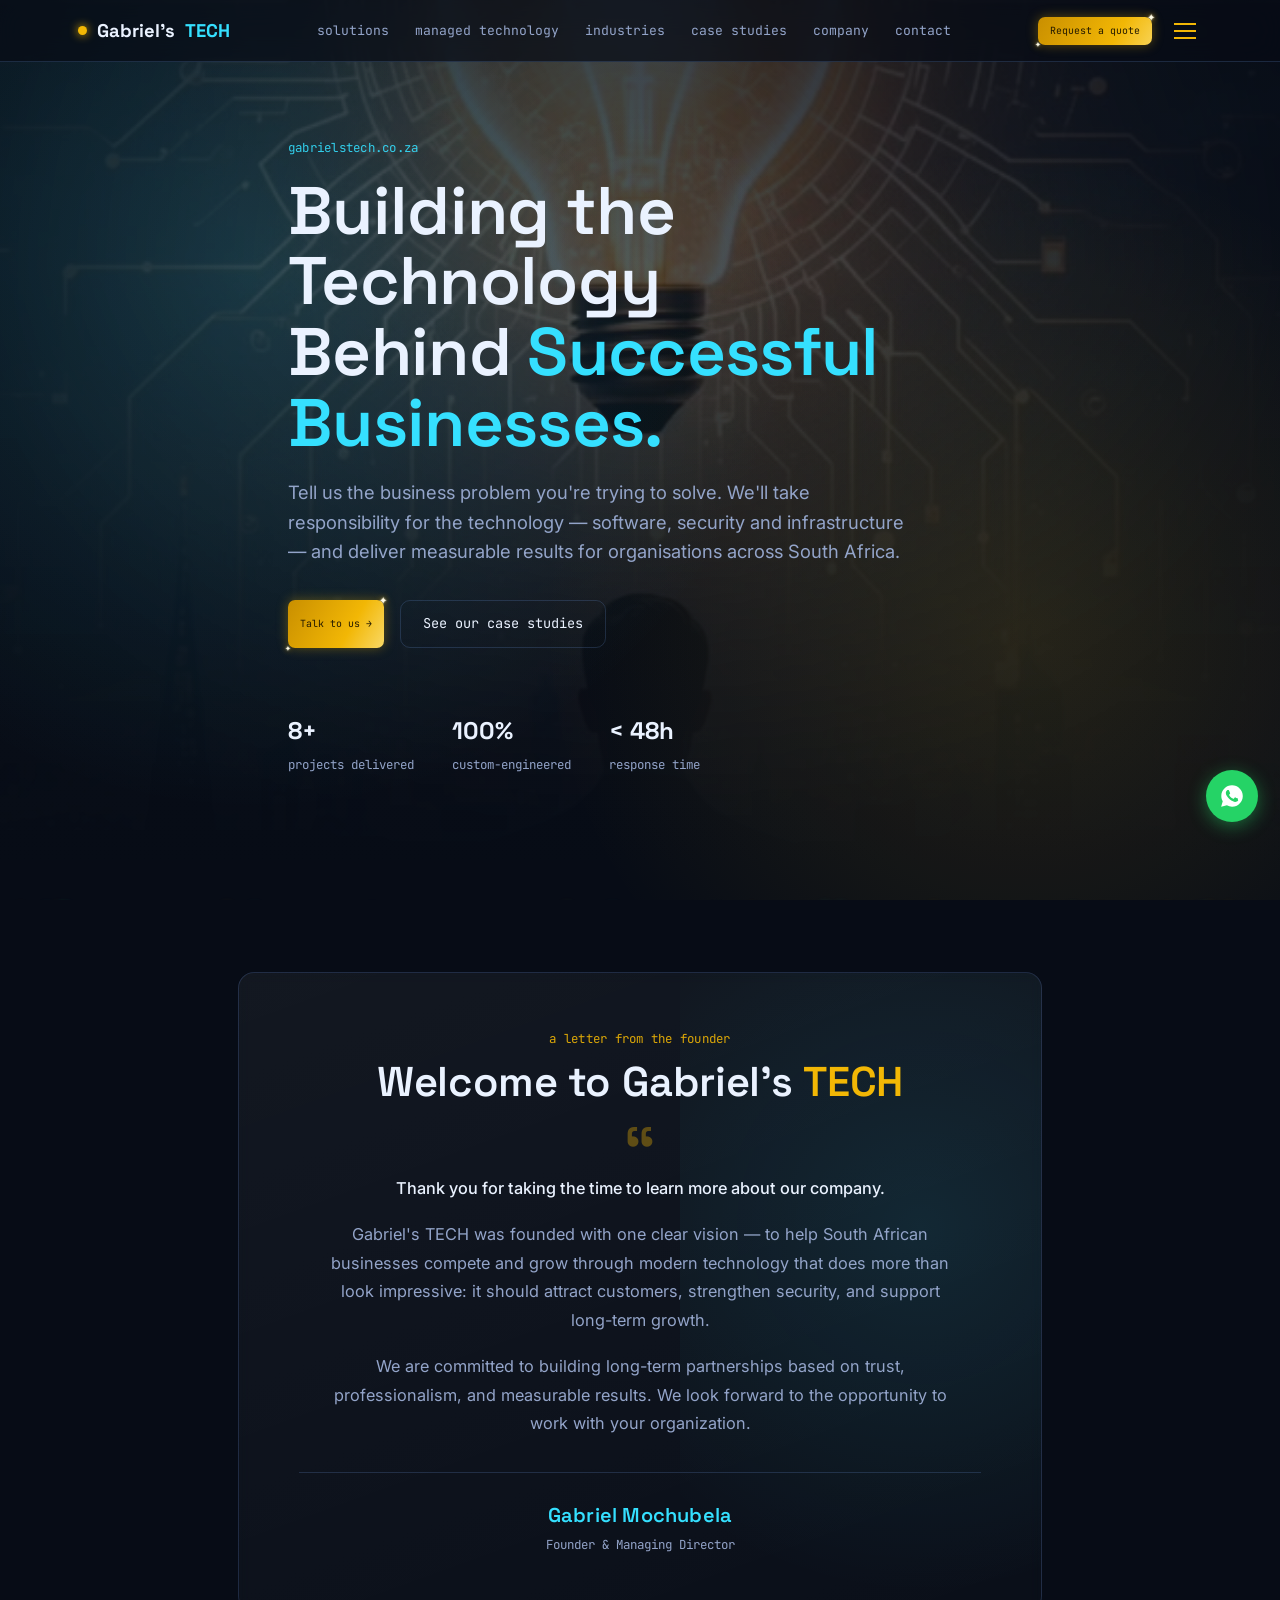
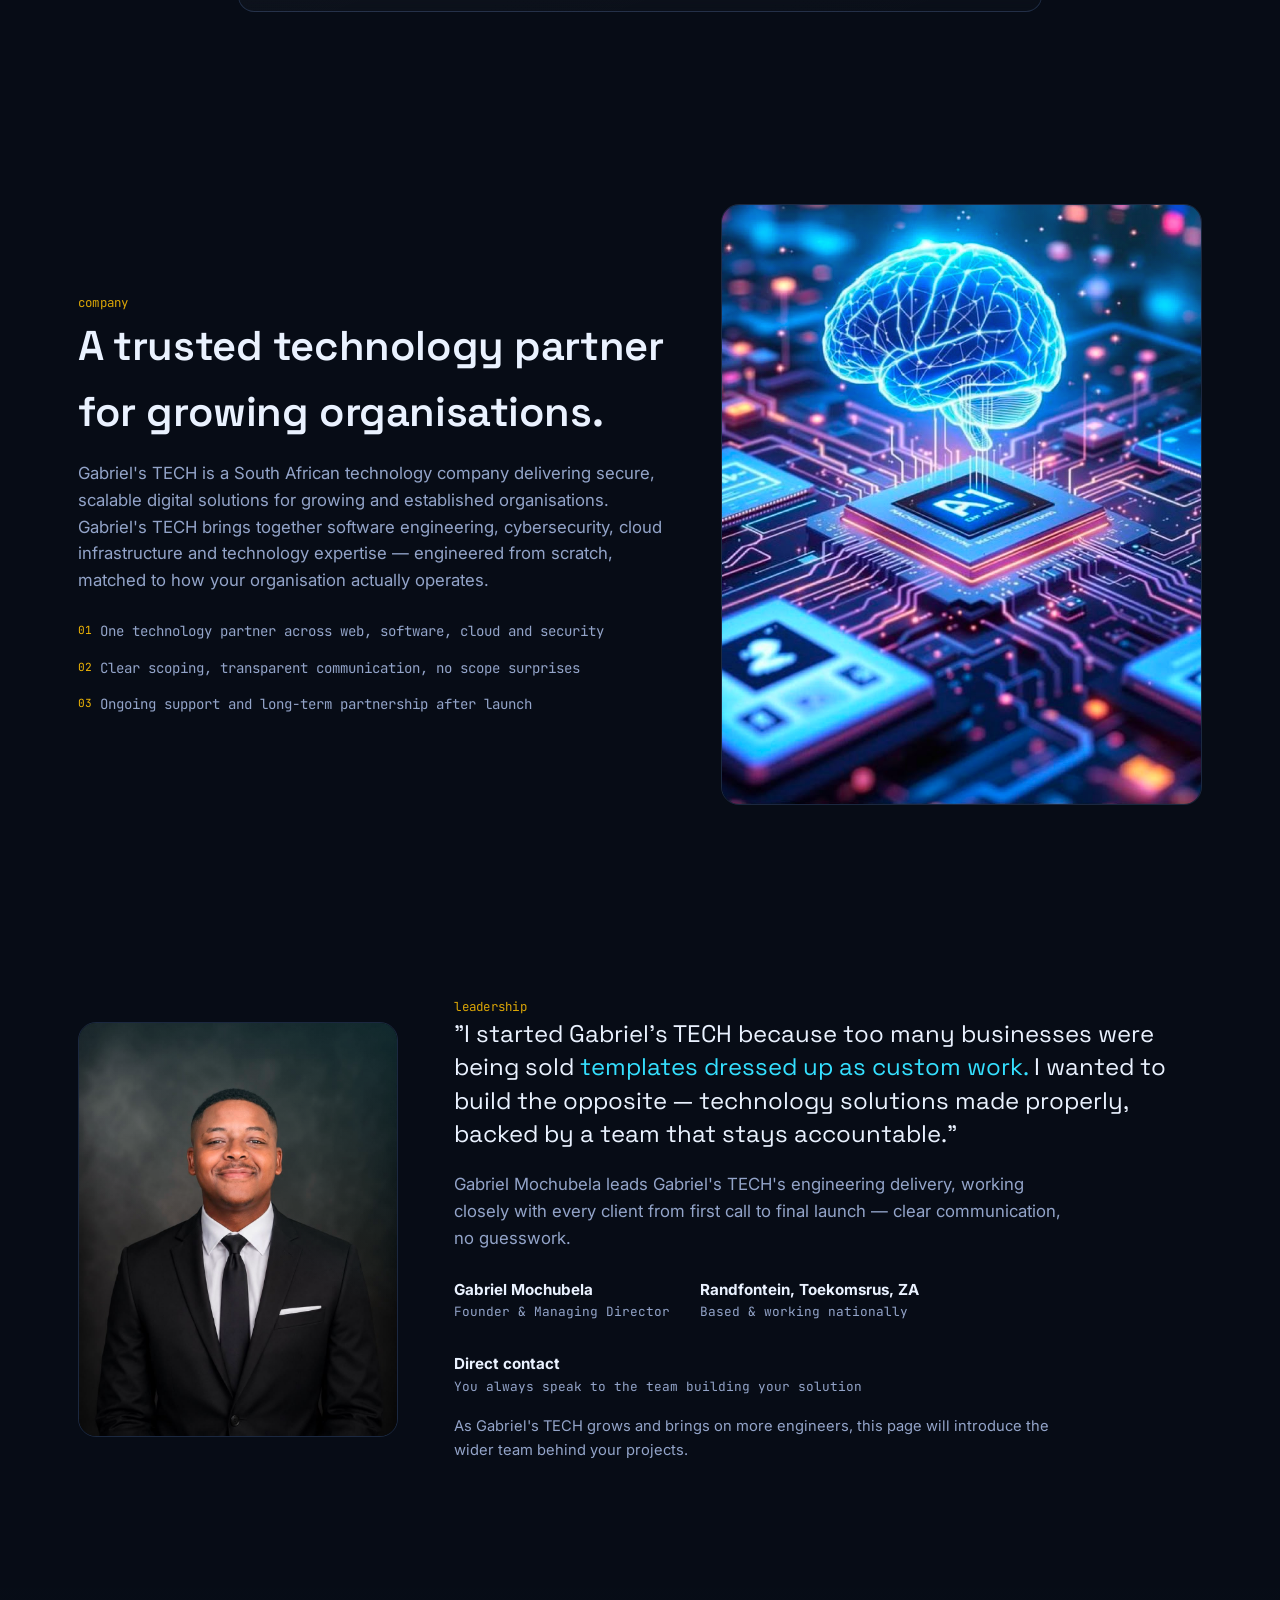
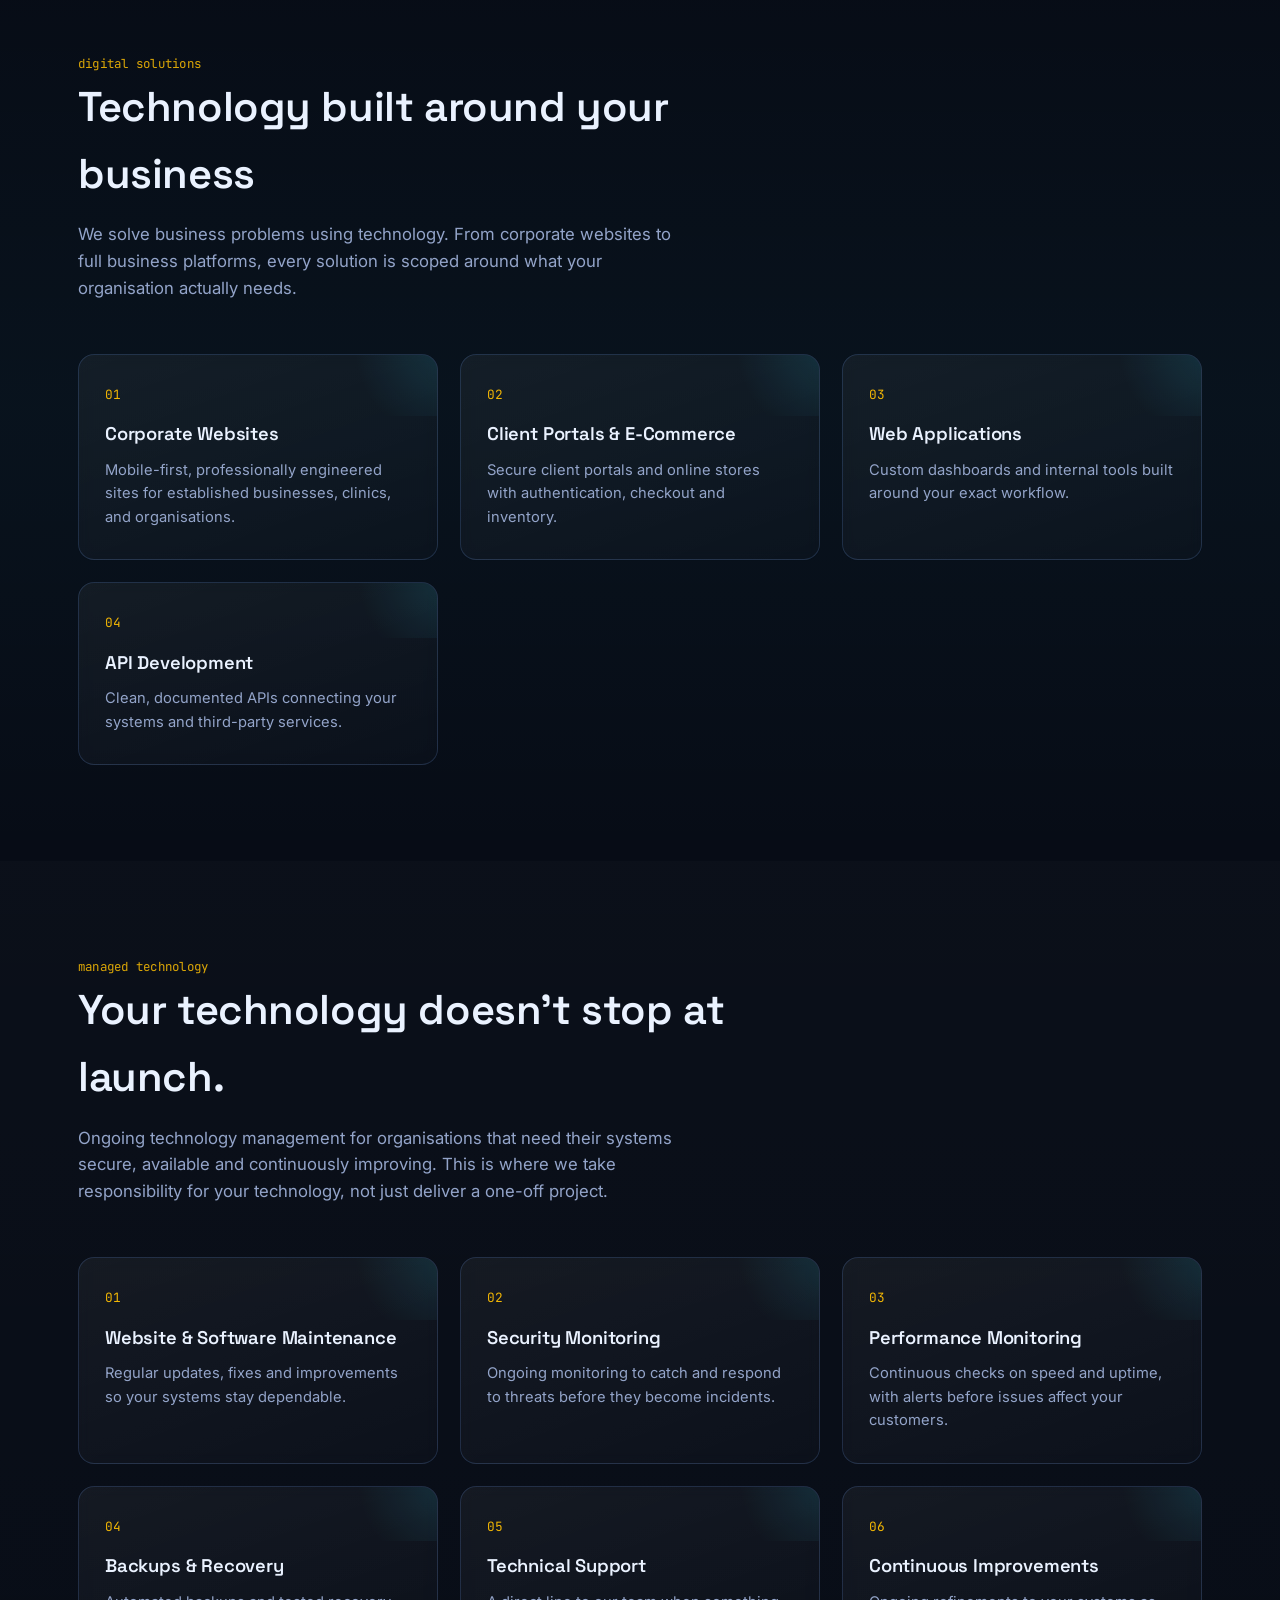
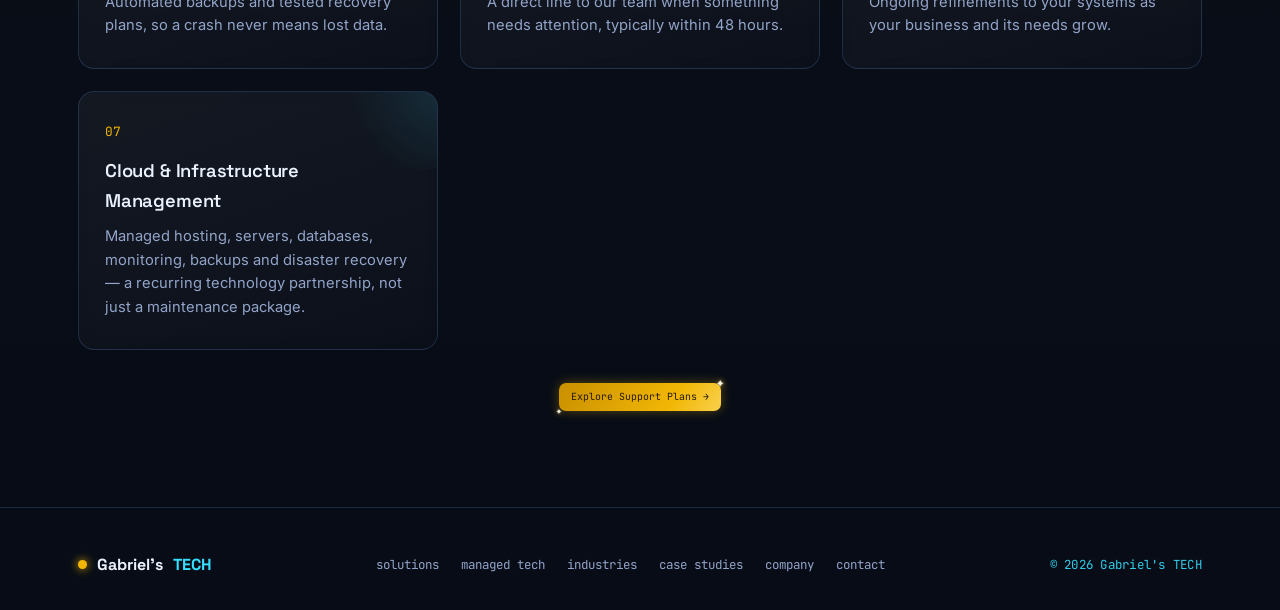
==== index.html @ cd1cacf5 "Updated home page design" ====
<!DOCTYPE html>
<html lang="en">
<head>
<meta charset="UTF-8">
<meta name="viewport" content="width=device-width, initial-scale=1.0">
<title>Gabriel's TECH — Business & Enterprise Technology Solutions</title>
<style>
   @import url('https://fonts.googleapis.com/css2?family=Space+Grotesk:wght@400;500;600;700&family=Inter:wght@400;500;600&family=JetBrains+Mono:wght@400;500&display=swap');
  :root{
    --bg: #070c16;
    --panel: #0f1830;
    --panel-2: #121d3a;
    --line: rgba(120,170,255,0.18);
    --cyan: #35e0ff;
    --gold: #f2b705;
    --text: #eaf2ff;
    --muted: #93a4c9;
    --font-display: 'Space Grotesk', 'Segoe UI', sans-serif;
    --font-body: 'Inter', 'Segoe UI', sans-serif;
    --font-mono: 'JetBrains Mono', 'Courier New', monospace;
  }

  *{box-sizing:border-box; margin:0; padding:0;}
  html{scroll-behavior:smooth;}
  body{
    background:var(--bg);
    color:var(--text);
    font-family:var(--font-body);
    line-height:1.6;
    overflow-x:hidden;
  }
  a{color:inherit; text-decoration:none;}
  img{max-width:100%; display:block;}
  .wrap{max-width:1180px; margin:0 auto; padding:0 28px;}
  .tag{
    font-family:var(--font-mono);
    font-size:0.78rem;
    color:var(--cyan);
    letter-spacing:0.02em;
    opacity:0.9;
  }
 .tag{
  font-family: var(--font-mono);
  font-size: 0.78rem;
  color: var(--cyan);
  letter-spacing: 0.02em;
  opacity: 0.9;
}
  .tag-gold{ color:var(--gold) !important; }
  h1,h2,h3{font-family:var(--font-display); font-weight:600; letter-spacing:-0.01em;}
  h2{font-size:clamp(1.8rem,3.4vw,2.6rem); margin-bottom:14px;}
  .lede{color:var(--muted); font-size:1.05rem; max-width:620px;}
  section{padding:96px 0;}
  .glass{
    background:linear-gradient(160deg, rgba(255,255,255,0.05), rgba(255,255,255,0.015));
    border:1px solid var(--line);
    border-radius:16px;
    backdrop-filter: blur(6px);
  }
  .glow-btn{
    display:inline-flex; align-items:center; gap:8px;
    font-family:var(--font-mono); font-size:0.85rem;
    color:#04141c;
    background:linear-gradient(120deg, var(--cyan), #8ff5ff);
    padding:13px 24px; border-radius:10px;
    box-shadow:0 0 0 rgba(53,224,255,0.0);
    transition:box-shadow .35s ease, transform .2s ease;
    border:none; cursor:pointer;
  }
  .glow-btn:hover{ box-shadow:0 0 26px rgba(53,224,255,0.55); transform:translateY(-2px); }
  .glow-btn-gold{
    font-size:0.62rem;
    padding:6px 12px;
    border-radius:7px;
    color:#241a00;
    background:linear-gradient(120deg, #c98f00, var(--gold), #fff3b0, var(--gold), #c98f00);
    background-size:300% auto;
    box-shadow:0 0 12px rgba(242,183,5,0.35);
    animation: goldFlow 4s linear infinite;
    position:relative;
  }
  .glow-btn-gold:hover{ box-shadow:0 0 22px rgba(242,183,5,0.65); transform:translateY(-2px); }
  .glow-btn-gold::before, .glow-btn-gold::after{
    content:'✦';
    position:absolute;
    color:#fffbe6;
    text-shadow:0 0 6px var(--gold), 0 0 2px #fff;
    pointer-events:none;
  }
  .glow-btn-gold::before{ top:-7px; right:-3px; font-size:0.6rem; animation: sparkleTwinkle 1.8s ease-in-out infinite; }
  .glow-btn-gold::after{ bottom:-6px; left:-3px; font-size:0.45rem; animation: sparkleTwinkle 1.8s ease-in-out infinite 0.6s; }
  @keyframes goldFlow{ 0%{background-position:0% center;} 100%{background-position:300% center;} }
  @keyframes sparkleTwinkle{ 0%,100%{opacity:0.15; transform:scale(0.7);} 50%{opacity:1; transform:scale(1.15);} }
  .ghost-btn{
    display:inline-flex; align-items:center; gap:8px;
    font-family:var(--font-mono); font-size:0.85rem;
    color:var(--text);
    background:transparent;
    border:1px solid var(--line);
    padding:12px 22px; border-radius:10px;
    transition:border-color .3s ease, background .3s ease;
  }
  .ghost-btn:hover{ border-color:var(--cyan); background:rgba(53,224,255,0.06); }

  /* NAV */
  header{
    position:fixed; top:0; left:0; right:0; z-index:100;
    background:rgba(7,12,22,0.72);
    backdrop-filter: blur(14px);
    border-bottom:1px solid var(--line);
  }
  nav{
    display:flex; align-items:center; justify-content:space-between;
    padding:16px 28px; max-width:1180px; margin:0 auto;
  }
  .brand{
    font-family:var(--font-display); font-weight:700; font-size:1.15rem;
    display:flex; align-items:center; gap:10px;
  }
  .brand .dot{
    width:9px; height:9px; border-radius:50%;
    background:var(--gold); box-shadow:0 0 10px var(--gold);
  }
  .navlinks{display:flex; gap:26px; font-family:var(--font-mono); font-size:0.82rem;}
  .navlinks a{color:var(--muted); transition:color .25s;}
  .navlinks a:hover{color:var(--cyan);}
  .alt-bg{background:linear-gradient(180deg, rgba(255,255,255,0.015), rgba(255,255,255,0));}

  /* SUBPAGE NAVIGATION - single shared bar, not repeated per section */
  .subpage-bar{
    position:sticky; top:72px; z-index:40;
    background:rgba(8,10,14,0.85);
    backdrop-filter:blur(10px);
    border-bottom:1px solid rgba(255,255,255,0.08);
  }
  .subpage-bar-inner{
    display:flex; align-items:center; justify-content:space-between;
    padding-top:14px; padding-bottom:14px;
  }
  .back-home-link{
    display:inline-flex; align-items:center; gap:8px;
    font-family:var(--font-mono); font-size:0.82rem;
    color:var(--cyan);
  }
  .back-home-link:hover{ text-decoration:underline; }
  .subpage-bar-title{
    font-family:var(--font-mono); font-size:0.78rem;
    letter-spacing:0.06em; text-transform:uppercase;
    color:rgba(255,255,255,0.45);
  }

  /* GOLD DROPDOWN MENU */
  .mobile-menu{
    position:fixed; top:0; right:0; height:100vh; width:min(360px, 86vw); z-index:105;
    background:rgba(8,10,16,0.97); backdrop-filter:blur(14px);
    border-left:2px solid var(--gold);
    transform:translateX(100%); transition:transform .35s ease;
    display:flex; flex-direction:column; padding:90px 34px 34px;
    overflow-y:auto;
  }
  .mobile-menu.open{ transform:translateX(0); }
  .mobile-menu .mm-bar{ width:46px; height:3px; background:var(--gold); margin-bottom:26px; border-radius:2px; }
  .mobile-menu a{
    display:block; padding:12px 0; color:var(--text); text-decoration:none;
    font-family:var(--font-mono); font-size:0.95rem; letter-spacing:0.02em;
    border-bottom:1px solid var(--line); text-transform:lowercase;
    transition:color .2s ease, padding-left .2s ease;
  }
  .mobile-menu a:hover{ color:var(--gold); padding-left:6px; }
  .mobile-menu a.glow-btn{
    margin-top:22px; text-align:center; border-bottom:none; text-transform:none;
    color:#06121a !important;
  }
  .mobile-menu a.glow-btn-gold{
    color:#241a00 !important;
  }
  .menu-overlay{
    position:fixed; inset:0; background:rgba(0,0,0,0.55); z-index:104;
    opacity:0; pointer-events:none; transition:opacity .3s ease;
  }
  .menu-overlay.open{ opacity:1; pointer-events:auto; }

  /* SCROLL PROGRESS BAR */
  #scrollProgress{
    position:fixed; top:0; left:0; height:3px; width:0%;
    background:linear-gradient(90deg, var(--gold), var(--cyan));
    z-index:120; transition:width .1s linear;
  }

  /* BACK TO TOP */
  #backToTop{
    position:fixed; right:22px; bottom:22px; width:46px; height:46px; border-radius:50%;
    background:rgba(8,10,16,0.9); border:1px solid var(--gold); color:var(--gold);
    display:flex; align-items:center; justify-content:center; cursor:pointer;
    opacity:0; pointer-events:none; transform:translateY(10px);
    transition:opacity .25s ease, transform .25s ease; z-index:90; font-size:1.1rem;
  }
  #backToTop.show{ opacity:1; pointer-events:auto; transform:translateY(0); }
  #backToTop:hover{ background:var(--gold); color:#06121a; }

  /* WHATSAPP BUBBLE */
  #waBubble{
    position:fixed; right:22px; bottom:78px; width:52px; height:52px; border-radius:50%;
    background:#25D366; display:flex; align-items:center; justify-content:center;
    box-shadow:0 4px 18px rgba(37,211,102,0.45); z-index:90; text-decoration:none;
    animation:waPulse 2.4s ease-in-out infinite;
  }
  @keyframes waPulse{
    0%,100%{ box-shadow:0 4px 18px rgba(37,211,102,0.45); }
    50%{ box-shadow:0 4px 26px rgba(37,211,102,0.75); }
  }

  .navcta{display:flex; align-items:center; gap:16px;}
  .burger{
    display:flex; flex-direction:column; gap:5px; cursor:pointer;
    background:none; border:none; padding:6px; z-index:110; position:relative;
  }
  .burger span{width:22px; height:2px; background:var(--gold); transition:transform .25s ease, opacity .25s ease;}
  .burger.open span:nth-child(1){ transform:translateY(7px) rotate(45deg); }
  .burger.open span:nth-child(2){ opacity:0; }
  .burger.open span:nth-child(3){ transform:translateY(-7px) rotate(-45deg); }

  /* HERO */
  .hero{
    position:relative; min-height:100vh; display:flex; align-items:center;
    padding-top:110px;
    overflow:hidden;
  }
  .hero-bg{
    position:absolute; inset:0;
    background-image:url('[data-uri]');
    background-size:cover; background-position:center 20%;
    transform:scale(1.08);
    filter:saturate(1.1) contrast(1.05);
    will-change:transform;
  }
  .hero-overlay{
    position:absolute; inset:0;
    background:
      radial-gradient(circle at 50% 30%, rgba(7,12,22,0.35), rgba(7,12,22,0.92) 72%),
      linear-gradient(180deg, rgba(7,12,22,0.55) 0%, rgba(7,12,22,0.55) 30%, var(--bg) 96%);
  }
  .hero-content{position:relative; z-index:2; max-width:760px;}
  .hero h1{
    font-size:clamp(2.4rem, 5.4vw, 4.2rem);
    line-height:1.05;
    margin:18px 0 20px;
  }
  .hero h1 span{color:var(--cyan);}
  .hero .lede{font-size:1.15rem; margin-bottom:34px;}
  .hero-ctas{display:flex; gap:16px; flex-wrap:wrap;}
  .hero-stats{
    display:flex; gap:38px; margin-top:64px; flex-wrap:wrap;
    font-family:var(--font-mono);
  }
  .hero-stats div strong{display:block; font-size:1.5rem; color:var(--text); font-family:var(--font-display);}
  .hero-stats div span{color:var(--muted); font-size:0.78rem;}

  /* SECTION HEADERS */
  .sec-head{margin-bottom:52px; max-width:680px;}

  /* ABOUT */
  .about{
    position:relative;
  }
  .about-grid{
    display:grid; grid-template-columns:1.1fr 0.9fr; gap:56px; align-items:center;
  }
  .about-media{
    position:relative; border-radius:18px; overflow:hidden; border:1px solid var(--line);
    aspect-ratio:4/5;
  }
  .about-media img{width:100%; height:100%; object-fit:cover; filter:saturate(1.1);}
  .about-media::after{
    content:""; position:absolute; inset:0;
    background:linear-gradient(200deg, rgba(53,224,255,0.16), transparent 60%);
    mix-blend-mode:screen;
  }
  .about-list{list-style:none; margin-top:26px; display:grid; gap:14px; counter-reset:aboutnum;}
  .about-list li{
    font-family:var(--font-mono); font-size:0.88rem; color:var(--muted);
    padding-left:22px; position:relative; counter-increment:aboutnum;
  }
  .about-list li::before{
    content:counter(aboutnum, decimal-leading-zero);
    position:absolute; left:0; color:var(--gold); font-size:0.7rem; top:2px;
  }

  /* FOUNDER LETTER */
  .letter-section{ padding-top:72px; }
  .letter-wrap{ max-width:860px; }
  .letter-card{
    padding:56px 60px; position:relative; overflow:hidden;
  }
  .letter-card::before{
    content:""; position:absolute; top:-40%; right:-15%; width:60%; height:160%;
    background:radial-gradient(circle, rgba(53,224,255,0.10), transparent 65%);
    pointer-events:none;
  }
  .letter-head{ position:relative; z-index:1; text-align:center; margin-bottom:6px; }
  .letter-head h2{ margin-bottom:0; }
  .letter-head .tech{ color:var(--gold); }
  .letter-mark{
    font-family:var(--font-display); font-size:5rem; line-height:1; color:var(--gold);
    opacity:0.35; text-align:center; margin:-6px 0 -22px; position:relative; z-index:1;
  }
  .letter-body{ position:relative; z-index:1; max-width:620px; margin:0 auto; text-align:center; }
  .letter-body p{
    color:var(--muted); font-size:1.02rem; line-height:1.75; margin-bottom:18px;
  }
  .letter-body p:first-child{ color:var(--text); font-weight:500; }
  .letter-sign{
    position:relative; z-index:1; text-align:center; margin-top:34px; padding-top:26px;
    border-top:1px solid var(--line);
  }
  .sign-name{
    font-family:var(--font-display); font-weight:600; font-size:1.25rem; color:var(--cyan);
    letter-spacing:0.01em;
  }
  .sign-title{
    font-family:var(--font-mono); font-size:0.78rem; color:var(--muted); margin-top:4px;
  }
  @media (max-width:640px){
    .letter-card{ padding:40px 26px; }
  }

  /* SERVICES */
  .services{background:linear-gradient(180deg, transparent, rgba(53,224,255,0.03), transparent);}
  .svc-grid{display:grid; grid-template-columns:repeat(3,1fr); gap:22px;}
  .svc-card{padding:30px 26px; position:relative; overflow:hidden;}
  .svc-card .num{font-family:var(--font-mono); color:var(--gold); font-size:0.8rem;}
  .svc-card h3{margin:14px 0 10px; font-size:1.15rem;}
  .svc-card p{color:var(--muted); font-size:0.92rem;}
  .svc-card::before{
    content:""; position:absolute; top:-40%; right:-40%; width:70%; height:70%;
    background:radial-gradient(circle, rgba(53,224,255,0.14), transparent 70%);
    transition:transform .4s ease;
  }
  .svc-card:hover::before{ transform:scale(1.3); }

  /* PORTFOLIO */
  .pf-grid{display:grid; grid-template-columns:repeat(4,1fr); gap:18px;}
  .pf-card{
    padding:24px 20px; min-height:150px; display:flex; flex-direction:column; justify-content:space-between;
    transition:transform .3s ease, border-color .3s ease;
  }
  .pf-card:hover{transform:translateY(-5px); border-color:var(--cyan);}
  .pf-card .pf-tag{font-family:var(--font-mono); font-size:0.72rem; color:var(--gold);}
  .pf-card h3{font-size:1.02rem; margin-top:10px;}
  .pf-note{color:var(--muted); font-size:0.94rem; margin-top:18px; max-width:640px;}

  /* GLOBAL REACH STRIP */
  .reach{
    position:relative; border-radius:20px; overflow:hidden;
    display:grid; grid-template-columns:1fr 1fr; align-items:center; gap:0;
    border:1px solid var(--line);
  }
  .reach-text{padding:52px;}
  .reach-media{position:relative; min-height:340px;}
  .reach-media img{width:100%; height:100%; object-fit:cover; position:absolute; inset:0;}
  .reach-media::after{content:""; position:absolute; inset:0; background:linear-gradient(90deg, var(--panel) 0%, transparent 30%);}

  /* PRICING */
  .price-grid{display:grid; grid-template-columns:repeat(3,1fr); gap:22px;}
  .price-card{padding:34px 28px; display:flex; flex-direction:column;}
  .price-card.featured{border-color:var(--cyan); box-shadow:0 0 40px rgba(53,224,255,0.12);}
  .price-card .plan{font-family:var(--font-mono); color:var(--gold); font-size:0.8rem; margin-bottom:10px;}
  .price-card h3{font-size:1.4rem; margin-bottom:6px;}
  .price-card .desc{color:var(--muted); font-size:0.88rem; margin-bottom:22px;}
  .price-card ul{list-style:none; display:grid; gap:10px; margin-bottom:28px; flex:1;}
  .price-card li{font-size:0.9rem; color:var(--text); padding-left:20px; position:relative;}
  .price-card li::before{content:"→"; position:absolute; left:0; color:var(--cyan);}
  .addons{margin-top:40px;}
  .addon-row{display:flex; flex-wrap:wrap; gap:12px; margin-top:16px;}
  .addon-chip{
    font-family:var(--font-mono); font-size:0.8rem; padding:9px 16px;
    border:1px solid var(--line); border-radius:999px; color:var(--muted);
  }

  /* OWNER */
  .owner{position:relative;}
  .owner-grid{display:grid; grid-template-columns:0.6fr 1.4fr; gap:56px; align-items:center;}
  .owner-photo{
    position:relative; border-radius:18px; overflow:hidden; border:1px solid var(--line);
  }
  .owner-photo img{width:100%; display:block; filter:saturate(1.05);}
  .owner-photo::after{
    content:""; position:absolute; inset:0;
    background:linear-gradient(200deg, rgba(53,224,255,0.15), transparent 55%);
    mix-blend-mode:screen;
  }
  .owner-quote{
    font-family:var(--font-display); font-size:1.5rem; line-height:1.4; margin-bottom:20px;
  }
  .owner-quote span{color:var(--cyan);}
  .owner-meta{display:flex; gap:30px; margin-top:26px; flex-wrap:wrap;}
  .owner-meta div{font-family:var(--font-mono); font-size:0.8rem; color:var(--muted);}
  .owner-meta strong{display:block; color:var(--text); font-family:var(--font-body); font-size:0.95rem;}

  /* CONTACT */
  .contact-wrap{
    position:relative; border-radius:22px; overflow:hidden; border:1px solid var(--line);
    padding:64px; 
  }
  .contact-bg{
    position:absolute; inset:0; z-index:0;
    background-image:url('[data-uri]');
    background-size:cover; background-position:center;
    opacity:0.28;
  }
  .contact-bg::after{content:""; position:absolute; inset:0; background:linear-gradient(180deg, rgba(7,12,22,0.55), var(--bg) 90%);}
  .contact-inner{position:relative; z-index:1; display:grid; grid-template-columns:1fr 1fr; gap:56px;}
  form{display:grid; gap:14px;}
  form input, form select, form textarea{
    background:rgba(255,255,255,0.04); border:1px solid var(--line); border-radius:10px;
    padding:13px 15px; color:var(--text); font-family:var(--font-body); font-size:0.92rem;
  }
  form label{font-family:var(--font-mono); font-size:0.75rem; color:var(--muted); margin-bottom:2px;}
  form textarea{min-height:110px; resize:vertical;}
  .contact-info{display:grid; gap:22px; align-content:start;}
  .contact-info a{color:var(--cyan);}
  .contact-info .row{display:flex; gap:14px; align-items:flex-start;}
  .icon{
    width:38px; height:38px; border-radius:9px; border:1px solid var(--line);
    display:flex; align-items:center; justify-content:center; color:var(--gold); flex-shrink:0;
    font-family:var(--font-mono); font-size:0.9rem;
  }

  footer{padding:44px 0 32px; border-top:1px solid var(--line);}
  .foot-grid{display:flex; justify-content:space-between; align-items:center; flex-wrap:wrap; gap:18px;}
  .foot-links{display:flex; gap:22px; font-family:var(--font-mono); font-size:0.78rem; color:var(--muted);}
  .foot-links a:hover{color:var(--cyan);}

  ::selection{background:rgba(53,224,255,0.35);}

  @media (max-width: 880px){
    .navlinks{display:none;}
    .burger{display:flex;}
    .about-grid, .owner-grid, .reach, .contact-inner{grid-template-columns:1fr;}
    .svc-grid{grid-template-columns:repeat(2,1fr);}
    .pf-grid{grid-template-columns:repeat(2,1fr);}
    .price-grid{grid-template-columns:1fr;}
    .contact-wrap{padding:34px 22px;}
  }
  @media (max-width: 520px){
    .svc-grid, .pf-grid{grid-template-columns:1fr;}
  }
  @media (prefers-reduced-motion: reduce){
    html{scroll-behavior:auto;}
    .hero-bg{transform:none !important;}
  }

  /* INTRO / LOADER */
  #intro{
    position:fixed; inset:0; z-index:999;
    display:flex; align-items:center; justify-content:center;
    background:var(--bg);
    overflow:hidden;
  }
  #intro-bg{ position:absolute; inset:0; }
  #intro-bg span{
    position:absolute; inset:-10%;
    background-size:cover; background-position:center 20%;
    filter:saturate(1.15) brightness(0.5) blur(1px);
    animation:introPan 7s ease-in-out infinite alternate;
  }
  @keyframes introPan{
    0%{ transform:scale(1.12) translate(0,0); }
    100%{ transform:scale(1.28) translate(-2%, -2%); }
  }
  #intro-veil{
    position:absolute; inset:0;
    background:
      radial-gradient(circle at 50% 45%, rgba(7,12,22,0.25), rgba(7,12,22,0.94) 75%),
      linear-gradient(180deg, rgba(7,12,22,0.75), var(--bg) 96%);
    animation:introFadeIn 1.2s ease forwards;
  }
  @keyframes introFadeIn{ from{opacity:0;} to{opacity:1;} }
  #intro-content{ position:relative; z-index:2; text-align:center; padding:0 20px; }
  #intro-content .idot{
    width:10px; height:10px; border-radius:50%; margin:0 auto 22px;
    background:var(--gold); box-shadow:0 0 18px var(--gold);
    animation:introDot 1.6s ease-in-out infinite;
  }
  @keyframes introDot{
    0%,100%{ transform:scale(1); opacity:1; }
    50%{ transform:scale(1.6); opacity:0.5; }
  }
  #intro-title{
    font-family:var(--font-display); font-weight:700;
    font-size:clamp(2.2rem, 7vw, 4rem);
    letter-spacing:-0.01em;
    color:var(--text);
    opacity:0;
    animation:introTitleIn 1s ease forwards;
    animation-delay:.35s;
  }
  #intro-title .tech{
    color:var(--cyan);
    text-shadow:0 0 24px rgba(53,224,255,0.55);
  }
  @keyframes introTitleIn{
    from{ opacity:0; transform:translateY(16px) scale(0.97); letter-spacing:0.06em; }
    to{ opacity:1; transform:translateY(0) scale(1); letter-spacing:-0.01em; }
  }
  #intro-tag{
    margin-top:14px;
    font-family:var(--font-mono); font-size:0.82rem;
    color:var(--muted); letter-spacing:0.16em; text-transform:uppercase;
    opacity:0;
    animation:introTagIn .9s ease forwards;
    animation-delay:.75s;
  }
  @keyframes introTagIn{ from{opacity:0; transform:translateY(8px);} to{opacity:1; transform:translateY(0);} }
  #intro-bar{
    width:220px; height:2px; margin:30px auto 0;
    background:rgba(120,170,255,0.18);
    border-radius:2px; overflow:hidden;
    opacity:0;
    animation:introTagIn .9s ease forwards;
    animation-delay:.95s;
  }
  #intro-bar span{
    display:block; height:100%; width:0%;
    background:linear-gradient(90deg, var(--gold), var(--cyan));
    animation:introBarFill 1.7s ease forwards;
    animation-delay:1.05s;
  }
  @keyframes introBarFill{ from{width:0%;} to{width:100%;} }
  #intro.fade-out{
    animation:introOut .7s ease forwards;
    pointer-events:none;
  }
  @keyframes introOut{
    from{ opacity:1; visibility:visible; }
    to{ opacity:0; visibility:hidden; }
  }
  body.intro-lock{ overflow:hidden; height:100vh; }

  /* LIVE HERO BACKGROUND */
  .hero-bg{
    animation: heroDrift 22s ease-in-out infinite alternate;
  }
  @keyframes heroDrift{
    0%{ transform:scale(1.08) translate(0,0); filter:saturate(1.1) contrast(1.05) brightness(1); }
    50%{ transform:scale(1.16) translate(-1.5%, -1%); filter:saturate(1.25) contrast(1.08) brightness(1.05); }
    100%{ transform:scale(1.1) translate(1%, 1.5%); filter:saturate(1.1) contrast(1.05) brightness(1); }
  }
  .hero-glow-layer{
    position:absolute; inset:0; z-index:1; pointer-events:none; mix-blend-mode:screen;
    background:
      radial-gradient(circle at 20% 30%, rgba(53,224,255,0.16), transparent 45%),
      radial-gradient(circle at 80% 70%, rgba(242,183,5,0.12), transparent 40%);
    animation: glowFloat 12s ease-in-out infinite alternate;
  }
  @keyframes glowFloat{
    0%{ transform:translate(0,0) scale(1); }
    100%{ transform:translate(3%, -3%) scale(1.08); }
  }
  .hero-particles{ position:absolute; inset:0; z-index:1; pointer-events:none; overflow:hidden; }
  .hero-particles span{
    position:absolute; bottom:-10px;
    width:3px; height:3px; border-radius:50%;
    background:var(--cyan);
    box-shadow:0 0 8px 1px rgba(53,224,255,0.7);
    opacity:0.7;
    animation:floatUp linear infinite;
  }
  .hero-particles span:nth-child(odd){ background:var(--gold); box-shadow:0 0 8px 1px rgba(242,183,5,0.6); }
  @keyframes floatUp{
    0%{ transform:translateY(0) translateX(0); opacity:0; }
    10%{ opacity:0.8; }
    90%{ opacity:0.5; }
    100%{ transform:translateY(-620px) translateX(20px); opacity:0; }
  }
</style>
</head>
<body class="intro-lock">

<div id="intro">
  <div id="intro-bg"><span id="introBgImg"></span></div>
  <div id="intro-veil"></div>
  <div id="intro-content">
    <div class="idot"></div>
    <div id="intro-title">Gabriel's<span class="tech">TECH</span></div>
    <div id="intro-tag">Business &amp; Enterprise Technology Solutions</div>
    <div id="intro-bar"><span></span></div>
  </div>
</div>

<header>
  <nav>
    <div class="brand"><span class="dot"></span>Gabriel's<span style="color:var(--cyan)">TECH</span></div>
    <div class="navlinks">
      <a href="#services">solutions</a>
      <a href="#managed-tech">managed technology</a>
      <a href="#industries">industries</a>
      <a href="#portfolio">case studies</a>
      <a href="#about">company</a>
      <a href="#contact">contact</a>
    </div>
    <div class="navcta">
      <a href="#contact" class="glow-btn glow-btn-gold">Request a quote</a>
      <button class="burger" id="menuToggle" aria-label="Open menu" aria-expanded="false">
        <span></span><span></span><span></span>
      </button>
    </div>
  </nav>
</header>

<div id="subpageBar" class="subpage-bar" style="display:none;">
  <div class="wrap subpage-bar-inner">
    <a href="#home" class="back-home-link" data-nav="home">&larr; Back to home</a>
    <span id="subpageBarTitle" class="subpage-bar-title"></span>
  </div>
</div>

<div class="menu-overlay" id="menuOverlay"></div>
<nav class="mobile-menu" id="mobileMenu" aria-label="Full site menu">
  <div class="mm-bar"></div>
  <a href="#services">solutions</a>
  <a href="#managed-tech">managed technology</a>
  <a href="#services">digital solutions</a>
  <a href="#cybersecurity">cybersecurity</a>
  <a href="#digital-transformation">digital transformation</a>
  <a href="#ai-solutions">ai &amp; automation</a>
  <a href="#software-development">software &amp; applications</a>
  <a href="#cloud-computing">cloud &amp; infrastructure</a>
  <a href="#industries">industries</a>
  <a href="#tech">technologies</a>
  <a href="#why-us">why gabriel's tech</a>
  <a href="#portfolio">case studies</a>
  <a href="#pricing">pricing</a>
  <a href="#about">company</a>
  <a href="#contact">contact</a>
  <a href="#contact" class="glow-btn glow-btn-gold">Request a quote</a>
</nav>

<div id="scrollProgress"></div>
<button id="backToTop" aria-label="Back to top">↑</button>
<a id="waBubble" href="https://wa.me/27686942018" target="_blank" rel="noopener" aria-label="Chat on WhatsApp">
  <svg width="26" height="26" viewBox="0 0 24 24" fill="#fff"><path d="M12.04 2C6.58 2 2.13 6.45 2.13 11.91c0 1.75.46 3.45 1.32 4.95L2 22l5.29-1.39a9.9 9.9 0 0 0 4.75 1.21h.01c5.46 0 9.91-4.45 9.91-9.91C21.96 6.45 17.5 2 12.04 2zm5.8 14.03c-.24.68-1.4 1.3-1.94 1.38-.5.08-1.12.11-1.8-.11-.42-.13-.96-.31-1.65-.61-2.91-1.26-4.8-4.18-4.95-4.38-.15-.2-1.18-1.57-1.18-3 0-1.42.75-2.12 1.02-2.41.27-.29.58-.36.78-.36.19 0 .39 0 .56.01.18.01.42-.07.65.5.24.58.82 2 .89 2.15.07.15.12.32.02.52-.09.2-.14.32-.28.49-.14.17-.29.38-.42.51-.14.14-.28.29-.12.57.16.28.71 1.17 1.52 1.9 1.05.94 1.93 1.23 2.21 1.37.28.14.44.12.6-.07.16-.19.68-.79.86-1.06.18-.27.36-.22.6-.13.24.09 1.53.72 1.79.85.26.13.43.19.5.3.07.11.07.62-.17 1.3z"/></svg>
</a>

<section class="hero" id="home">
  <div class="hero-bg" id="heroBg"></div>
  <div class="hero-glow-layer"></div>
  <div class="hero-particles" id="heroParticles"></div>
  <div class="hero-overlay"></div>
  <div class="wrap hero-content">
    <div class="tag">gabrielstech.co.za</div>
    <h1>Building the Technology<br>Behind <span>Successful Businesses.</span></h1>
    <p class="lede">Tell us the business problem you're trying to solve. We'll take responsibility for the technology — software, security and infrastructure — and deliver measurable results for organisations across South Africa.</p>
    <div class="hero-ctas">
      <a href="#contact" class="glow-btn glow-btn-gold">Talk to us →</a>
      <a href="#portfolio" class="ghost-btn">See our case studies</a>
    </div>
    <div class="hero-stats">
      <div><strong>8+</strong><span>projects delivered</span></div>
      <div><strong>100%</strong><span>custom-engineered</span></div>
      <div><strong>&lt; 48h</strong><span>response time</span></div>
    </div>
  </div>
</section>
<section id="founder-letter" class="letter-section">
  <div class="wrap letter-wrap">
    <div class="glass letter-card">
      <div class="letter-head">
        <div class="tag tag-gold">a letter from the founder</div>
        <h2>Welcome to Gabriel's&nbsp;<span class="tech">TECH</span></h2>
      </div>
      <div class="letter-mark">&ldquo;</div>
      <div class="letter-body">
        <p>Thank you for taking the time to learn more about our company.</p>
        <p>Gabriel's TECH was founded with one clear vision &mdash; to help South African businesses compete and grow through modern technology that does more than look impressive: it should attract customers, strengthen security, and support long-term growth.</p>
        <p>We are committed to building long-term partnerships based on trust, professionalism, and measurable results. We look forward to the opportunity to work with your organization.</p>
      </div>
      <div class="letter-sign">
        <div class="sign-name">Gabriel Mochubela</div>
        <div class="sign-title">Founder &amp; Managing Director</div>
      </div>
    </div>
  </div>
</section>
<section id="about">
  <div class="wrap about-grid">
    <div>
      <div class="tag tag-gold">company</div>
      <h2>A trusted technology partner for growing organisations.</h2>
      <p class="lede">Gabriel's TECH is a South African technology company delivering secure, scalable digital solutions for growing and established organisations. Gabriel's TECH brings together software engineering, cybersecurity, cloud infrastructure and technology expertise — engineered from scratch, matched to how your organisation actually operates.</p>
      <ul class="about-list">
        <li>One technology partner across web, software, cloud and security</li>
        <li>Clear scoping, transparent communication, no scope surprises</li>
        <li>Ongoing support and long-term partnership after launch</li>
      </ul>
    </div>
    <div class="about-media">
      <img src="[data-uri]" alt="AI and technology powering Gabriel's TECH builds">
    </div>
  </div>
</section>
<section id="owner">
  <div class="wrap owner-grid">
    <div class="owner-photo">
      <img src="[data-uri]" alt="Gabriel, founder of Gabriel's TECH">
    </div>
    <div>
      <div class="tag tag-gold">leadership</div>
      <p class="owner-quote">"I started Gabriel's TECH because too many businesses were being sold <span>templates dressed up as custom work.</span> I wanted to build the opposite — technology solutions made properly, backed by a team that stays accountable."</p>
      <p class="lede">Gabriel Mochubela leads Gabriel's TECH's engineering delivery, working closely with every client from first call to final launch — clear communication, no guesswork.</p>
      <div class="owner-meta">
        <div><strong>Gabriel Mochubela</strong>Founder &amp; Managing Director</div>
        <div><strong>Randfontein, Toekomsrus, ZA</strong>Based &amp; working nationally</div>
        <div><strong>Direct contact</strong>You always speak to the team building your solution</div>
      </div>
      <p class="lede" style="margin-top:18px; font-size:0.92rem;">As Gabriel's TECH grows and brings on more engineers, this page will introduce the wider team behind your projects.</p>
    </div>
  </div>
</section>
<section id="services" class="services">
  <div class="wrap">
    <div class="sec-head">
      <div class="tag tag-gold">digital solutions</div>
      <h2>Technology built around your business</h2>
      <p class="lede">We solve business problems using technology. From corporate websites to full business platforms, every solution is scoped around what your organisation actually needs.</p>
    </div>
    <div class="svc-grid">
      <div class="glass svc-card"><div class="num">01</div><h3>Corporate Websites</h3><p>Mobile-first, professionally engineered sites for established businesses, clinics, and organisations.</p></div>
      <div class="glass svc-card"><div class="num">02</div><h3>Client Portals &amp; E-Commerce</h3><p>Secure client portals and online stores with authentication, checkout and inventory.</p></div>
      <div class="glass svc-card"><div class="num">03</div><h3>Web Applications</h3><p>Custom dashboards and internal tools built around your exact workflow.</p></div>
      <div class="glass svc-card"><div class="num">04</div><h3>API Development</h3><p>Clean, documented APIs connecting your systems and third-party services.</p></div>
    </div>
  </div>
</section>

<section id="managed-tech" class="managed-tech alt-bg">
  <div class="wrap">
    <div class="sec-head">
      <div class="tag tag-gold">managed technology</div>
      <h2>Your technology doesn't stop at launch.</h2>
      <p class="lede">Ongoing technology management for organisations that need their systems secure, available and continuously improving. This is where we take responsibility for your technology, not just deliver a one-off project.</p>
    </div>
    <div class="svc-grid">
      <div class="glass svc-card"><div class="num">01</div><h3>Website &amp; Software Maintenance</h3><p>Regular updates, fixes and improvements so your systems stay dependable.</p></div>
      <div class="glass svc-card"><div class="num">02</div><h3>Security Monitoring</h3><p>Ongoing monitoring to catch and respond to threats before they become incidents.</p></div>
      <div class="glass svc-card"><div class="num">03</div><h3>Performance Monitoring</h3><p>Continuous checks on speed and uptime, with alerts before issues affect your customers.</p></div>
      <div class="glass svc-card"><div class="num">04</div><h3>Backups &amp; Recovery</h3><p>Automated backups and tested recovery plans, so a crash never means lost data.</p></div>
      <div class="glass svc-card"><div class="num">05</div><h3>Technical Support</h3><p>A direct line to our team when something needs attention, typically within 48 hours.</p></div>
      <div class="glass svc-card"><div class="num">06</div><h3>Continuous Improvements</h3><p>Ongoing refinements to your systems as your business and its needs grow.</p></div>
      <div class="glass svc-card"><div class="num">07</div><h3>Cloud &amp; Infrastructure Management</h3><p>Managed hosting, servers, databases, monitoring, backups and disaster recovery — a recurring technology partnership, not just a maintenance package.</p></div>
    </div>
    <div style="margin-top:32px; text-align:center;">
      <a href="#pricing" class="glow-btn glow-btn-gold">Explore Support Plans →</a>
    </div>
  </div>
</section>

<!-- SECONDARY / SUBPAGES (accessed via menu) -->
<section id="cybersecurity" class="subpage services alt-bg" style="display:none;">
  <div class="wrap">
    <div class="sec-head">
      <div class="tag tag-gold">cybersecurity</div>
      <h2>Security built in, not bolted on</h2>
      <p class="lede">Your systems and data are worth defending. Security is engineered in from day one — not bolted on after something goes wrong.</p>
    </div>
    <div class="svc-grid">
      <div class="glass svc-card"><div class="num">01</div><h3>Security Audits &amp; Risk Assessment</h3><p>Hands-on audits backed by a custom-built OSINT tool, used to map real exposure before anything gets fixed.</p></div>
      <div class="glass svc-card"><div class="num">02</div><h3>Firewall &amp; Network Security</h3><p>Sophos, UFW and other enterprise firewalls deployed and tuned to match how your network actually behaves.</p></div>
      <div class="glass svc-card"><div class="num">03</div><h3>Endpoint Security</h3><p>Devices hardened and protected with Bitdefender, so infections don't happen in the first place.</p></div>
      <div class="glass svc-card"><div class="num">04</div><h3>Network Security &amp; Troubleshooting</h3><p>Tracking down and resolving connectivity issues, from flaky links to misconfigured access.</p></div>
      <div class="glass svc-card"><div class="num">05</div><h3>Data Protection &amp; Compliance</h3><p>Encryption, backups and POPIA-aligned data handling practices.</p></div>
    </div>
  </div>
</section>
<section id="digital-transformation" class="subpage services" style="display:none;">
  <div class="wrap">
    <div class="sec-head">
      <div class="tag tag-gold">digital transformation</div>
      <h2>Modernise operations, without the disruption</h2>
      <p class="lede">Replace manual processes and legacy systems with tools your organisation will actually use — without disrupting daily operations.</p>
    </div>
    <div class="svc-grid">
      <div class="glass svc-card"><div class="num">01</div><h3>Process Digitization</h3><p>Turn paper-based and manual workflows into simple digital systems.</p></div>
      <div class="glass svc-card"><div class="num">02</div><h3>Legacy System Modernization</h3><p>Upgrade outdated software and websites without disrupting daily operations.</p></div>
      <div class="glass svc-card"><div class="num">03</div><h3>Automation &amp; Integration</h3><p>Connect your tools — CRM, invoicing, bookings — so data flows without manual entry.</p></div>
      <div class="glass svc-card"><div class="num">04</div><h3>Digital Strategy &amp; Technology Roadmaps</h3><p>We assess your current technology environment and create a roadmap for modernisation.</p></div>
    </div>
  </div>
</section>
<section id="ai-solutions" class="subpage services" style="display:none;">
  <div class="wrap">
    <div class="sec-head">
      <div class="tag tag-gold">AI &amp; automation</div>
      <h2>AI that does real work</h2>
      <p class="lede">Practical AI automation that reduces cost and frees up your team — not a novelty chatbot.</p>
    </div>
    <div class="svc-grid">
      <div class="glass svc-card"><div class="num">01</div><h3>AI Chatbots</h3><p>Trained assistants that handle enquiries, bookings and FAQs around the clock.</p></div>
      <div class="glass svc-card"><div class="num">02</div><h3>Workflow Automation</h3><p>Automate repetitive admin, approvals and data entry across your tools.</p></div>
      <div class="glass svc-card"><div class="num">03</div><h3>Document Processing</h3><p>Extract, validate and route data from forms, invoices and contracts automatically.</p></div>
      <div class="glass svc-card"><div class="num">04</div><h3>AI Integration</h3><p>AI built into your existing systems, not bolted on as a standalone tool.</p></div>
    </div>
  </div>
</section>
<section id="software-development" class="subpage services" style="display:none;">
  <div class="wrap">
    <div class="sec-head">
      <div class="tag tag-gold">software engineering</div>
      <h2>Custom business software</h2>
      <p class="lede">Custom software engineered around how your organisation actually operates — ERP, CRM and internal systems, not generic templates.</p>
    </div>
    <div class="svc-grid">
      <div class="glass svc-card"><div class="num">01</div><h3>ERP &amp; CRM Systems</h3><p>Business management and customer relationship systems built around your workflow.</p></div>
      <div class="glass svc-card"><div class="num">02</div><h3>Internal Dashboards &amp; Tools</h3><p>Custom dashboards and internal tools that replace spreadsheets and manual tracking.</p></div>
      <div class="glass svc-card"><div class="num">03</div><h3>Mobile-Ready Software</h3><p>Cross-platform apps and progressive web apps that work on any device.</p></div>
      <div class="glass svc-card"><div class="num">04</div><h3>Custom Business Applications</h3><p>Purpose-built applications designed around your organisation's exact workflow.</p></div>
      <div class="glass svc-card"><div class="num">05</div><h3>System Integrations</h3><p>Connecting your existing systems and third-party services so data moves automatically.</p></div>
    </div>
  </div>
</section>
<section id="cloud-computing" class="subpage services alt-bg" style="display:none;">
  <div class="wrap">
    <div class="sec-head">
      <div class="tag tag-gold">cloud &amp; infrastructure</div>
      <h2>Cloud &amp; infrastructure that scales with you</h2>
      <p class="lede">Secure, reliable infrastructure for websites, applications, databases and business systems across AWS, Azure and Google Cloud, so growth never becomes a technical problem.</p>
    </div>
    <div class="svc-grid">
      <div class="glass svc-card"><div class="num">01</div><h3>Cloud Migration</h3><p>Move your systems to secure, scalable cloud infrastructure with minimal downtime.</p></div>
      <div class="glass svc-card"><div class="num">02</div><h3>Cloud Hosting &amp; Storage</h3><p>Reliable hosting and storage solutions that scale as your business grows.</p></div>
      <div class="glass svc-card"><div class="num">03</div><h3>Backup &amp; Disaster Recovery</h3><p>Automated backups and recovery plans so you're never one crash away from losing everything.</p></div>
      <div class="glass svc-card"><div class="num">04</div><h3>Managed Cloud Infrastructure</h3><p>Ongoing management of your cloud environment as a recurring service, not a one-off setup.</p></div>
      <div class="glass svc-card"><div class="num">05</div><h3>Server &amp; Database Management</h3><p>Administration and tuning of servers and databases that your systems depend on.</p></div>
      <div class="glass svc-card"><div class="num">06</div><h3>Infrastructure Monitoring</h3><p>24/7 visibility into uptime, performance and capacity across your infrastructure.</p></div>
    </div>
  </div>
</section>
<section id="outcomes" class="subpage alt-bg" style="display:none;">
  <div class="wrap">
    <div class="sec-head">
      <div class="tag tag-gold">outcomes</div>
      <h2>Technology That Delivers Business Results</h2>
      <p class="lede">Executives care about outcomes, not just deliverables. Here's what our technology is built to do for your organisation.</p>
    </div>
    <div class="svc-grid">
      <div class="glass svc-card"><h3>Increase productivity</h3></div>
      <div class="glass svc-card"><h3>Reduce operational costs</h3></div>
      <div class="glass svc-card"><h3>Protect business data</h3></div>
      <div class="glass svc-card"><h3>Automate repetitive work</h3></div>
      <div class="glass svc-card"><h3>Improve customer experience</h3></div>
      <div class="glass svc-card"><h3>Scale business operations</h3></div>
      <div class="glass svc-card"><h3>Modernise legacy systems</h3></div>
      <div class="glass svc-card"><h3>Grow revenue through digital transformation</h3></div>
    </div>
  </div>
</section>
<section id="industries" class="subpage" style="display:none;">
  <div class="wrap">
    <div class="sec-head">
      <div class="tag tag-gold">industries we serve</div>
      <h2>Do we understand your industry?</h2>
      <p class="lede">We're building deep expertise in a focused set of industries, and taking on work across others as it comes in. Here's who we work with.</p>
    </div>
    <div class="svc-grid">
      <div class="glass svc-card"><h3>Professional Services</h3></div>
      <div class="glass svc-card"><h3>Construction &amp; Engineering</h3></div>
      <div class="glass svc-card"><h3>Healthcare</h3></div>
      <div class="glass svc-card"><h3>Logistics</h3></div>
      <div class="glass svc-card"><h3>Retail</h3></div>
      <div class="glass svc-card"><h3>Government</h3></div>
      <div class="glass svc-card"><h3>Manufacturing</h3></div>
    </div>
  </div>
</section>
<section id="tech" class="subpage alt-bg" style="display:none;">
  <div class="wrap">
    <div class="sec-head">
      <div class="tag tag-gold">technology platforms</div>
      <h2>Modern tools, properly implemented</h2>
      <p class="lede">We build with the same technologies trusted by larger technology companies.</p>
    </div>
    <div style="margin-bottom:18px;"><strong style="font-family:var(--font-display);">Cloud</strong>
    <div class="addon-row">
      <span class="addon-chip">AWS</span>
      <span class="addon-chip">Azure</span>
      <span class="addon-chip">Google Cloud</span>
      <span class="addon-chip">Microsoft 365</span>
    </div></div>
    <div style="margin-bottom:18px;"><strong style="font-family:var(--font-display);">Infrastructure</strong>
    <div class="addon-row">
      <span class="addon-chip">Docker</span>
      <span class="addon-chip">Kubernetes</span>
      <span class="addon-chip">Linux</span>
      <span class="addon-chip">Windows Server</span>
    </div></div>
    <div style="margin-bottom:18px;"><strong style="font-family:var(--font-display);">Development</strong>
    <div class="addon-row">
      <span class="addon-chip">Python</span>
      <span class="addon-chip">.NET</span>
      <span class="addon-chip">Node.js</span>
      <span class="addon-chip">React</span>
      <span class="addon-chip">GitHub</span>
    </div></div>
    <div style="margin-bottom:18px;"><strong style="font-family:var(--font-display);">Databases</strong>
    <div class="addon-row">
      <span class="addon-chip">SQL Server</span>
      <span class="addon-chip">PostgreSQL</span>
      <span class="addon-chip">MySQL</span>
    </div></div>
    <div><strong style="font-family:var(--font-display);">Security</strong>
    <div class="addon-row">
      <span class="addon-chip">Sophos</span>
      <span class="addon-chip">Bitdefender</span>
    </div></div>
  </div>
</section>
<section id="why-us" class="subpage" style="display:none;">
  <div class="wrap">
    <div class="sec-head">
      <div class="tag tag-gold">why gabriel's tech</div>
      <h2>Why organisations choose us</h2>
    </div>
    <div class="svc-grid">
      <div class="glass svc-card"><h3>One technology partner</h3></div>
      <div class="glass svc-card"><h3>Custom-built solutions</h3></div>
      <div class="glass svc-card"><h3>Enterprise security</h3></div>
      <div class="glass svc-card"><h3>Long-term support</h3></div>
      <div class="glass svc-card"><h3>Fast response times</h3></div>
      <div class="glass svc-card"><h3>Transparent communication</h3></div>
      <div class="glass svc-card"><h3>Scalable systems</h3></div>
      <div class="glass svc-card"><h3>Business-first approach</h3></div>
      <div class="glass svc-card"><h3>South African &amp; globally ready</h3></div>
    </div>
  </div>
</section>
<section id="portfolio" class="subpage" style="display:none;">
  <div class="wrap">
    <div class="sec-head">
      <div class="tag tag-gold">case studies</div>
      <h2>Case Studies</h2>
      <p class="lede">Every project answers the same questions: who the client was, what the problem was, what we built, and what changed as a result.</p>
    </div>
    <div class="pf-grid">
      <a href="https://software-developers-1.github.io/Dina-s_Decor/" target="_blank" rel="noopener" class="glass pf-card" style="display:block; text-decoration:none; color:inherit;"><div class="pf-tag">events &amp; floral</div><h3>Dina's Creations</h3><p style="color:var(--muted); font-size:0.85rem; margin-top:8px;"><strong>Client:</strong> Dina's Creations, an events and floral design business.<br><strong>Problem:</strong> no digital presence to showcase event work or take enquiries.<br><strong>Solution:</strong> a custom-built showcase site with a structured booking enquiry flow, designed and engineered end-to-end rather than assembled from a template.<br><strong>Technology:</strong> responsive front-end build with a mobile-first layout.<br><strong>Result:</strong> a professional online presence that generates enquiries and gives the business a credible shopfront.</p></a>
      <a href="https://gabrielmochubela9-png.github.io/fadeful-barber/" target="_blank" rel="noopener" class="glass pf-card" style="display:block; text-decoration:none; color:inherit;"><div class="pf-tag">barbering</div><h3>Fadeful Barber</h3><p style="color:var(--muted); font-size:0.85rem; margin-top:8px;"><strong>Client:</strong> Fadeful Barber, a barbering business.<br><strong>Problem:</strong> relied entirely on word-of-mouth, with no online booking presence or way for new clients to discover the business.<br><strong>Solution:</strong> a mobile-first brand site with service listings and clear calls to action, built to reflect the brand rather than a generic layout.<br><strong>Technology:</strong> responsive front-end build optimised for mobile discovery.<br><strong>Result:</strong> a stronger brand presence and easier discovery for new clients.</p></a>
    </div>
    <p class="pf-note">Dina's Creations and Fadeful Barber are real client builds. Every engagement — regardless of size — follows the same discovery, design, build and launch process we bring to larger software, portal and infrastructure projects. Larger engagements are in progress and will be added here as they're completed.</p>
  </div>
</section>
<section id="reach" class="subpage" style="display:none;">
  <div class="wrap">
    <div class="reach glass">
      <div class="reach-text">
        <div class="tag tag-gold">reach</div>
        <h2>Built LOCAL. Ready for GLOBAL.</h2>
        <p class="lede">Based in Gauteng, serving organisations across South Africa and beyond — built to serve customers anywhere in the world your business grows.</p>
      </div>
      <div class="reach-media">
        <img src="[data-uri]" alt="Global network powering Gabriel's TECH">
      </div>
    </div>
  </div>
</section>
<section id="pricing" class="subpage" style="display:none;">
  <div class="wrap">
    <div class="sec-head">
      <div class="tag tag-gold">how we work with you</div>
      <h2>Three ways to engage Gabriel's TECH</h2>
      <p class="lede">Every engagement fits one of these three categories, then gets scoped exactly to your organisation's requirements.</p>
    </div>
    <div class="price-grid">
      <div class="glass price-card">
        <div class="plan">technology projects</div>
        <h3>Custom software, portals, websites, integrations, automation</h3>
        <div class="desc">Defined-scope builds with a clear start, end and deliverable.</div>
        <ul>
          <li>Custom software &amp; web applications</li>
          <li>Client portals &amp; digital platforms</li>
          <li>System integrations</li>
          <li>Workflow automation</li>
        </ul>
        <a href="#contact" class="ghost-btn">Request a quote</a>
      </div>
      <div class="glass price-card featured">
        <div class="plan">managed technology</div>
        <h3>Ongoing infrastructure, security, monitoring, maintenance and support</h3>
        <div class="desc">A standing technology partnership once your systems are live.</div>
        <ul>
          <li>Infrastructure &amp; server management</li>
          <li>Security monitoring &amp; backups</li>
          <li>Maintenance &amp; technical support</li>
          <li>Monthly reporting</li>
        </ul>
        <a href="#contact" class="glow-btn">Request a quote</a>
      </div>
      <div class="glass price-card">
        <div class="plan">enterprise technology</div>
        <h3>Larger software, cloud, cybersecurity and infrastructure engagements</h3>
        <div class="desc">Multi-system, multi-phase engagements for larger organisations.</div>
        <ul>
          <li>Cloud &amp; infrastructure programmes</li>
          <li>Cybersecurity &amp; compliance</li>
          <li>Digital transformation roadmaps</li>
          <li>Dedicated technical account management</li>
        </ul>
        <a href="#contact" class="ghost-btn">Request a quote</a>
      </div>
    </div>

    <div class="sec-head" style="margin-top:64px;">
      <div class="tag tag-gold">managed technology plans</div>
      <h2>Ongoing plans for organisations that need us on call</h2>
      <p class="lede">Once your systems are live, these plans keep them maintained, monitored and secure — priced around the size of your organisation and how much support you need.</p>
    </div>
    <div class="price-grid">
      <div class="glass price-card">
        <div class="plan">managed essential</div>
        <h3>For small organisations</h3>
        <div class="desc">Core maintenance and monitoring to keep a single site or system healthy.</div>
        <ul>
          <li>Website &amp; software maintenance</li>
          <li>Uptime monitoring</li>
          <li>Monthly backups</li>
          <li>Email support</li>
        </ul>
        <a href="#contact" class="ghost-btn">Contact us for a tailored plan</a>
      </div>
      <div class="glass price-card featured">
        <div class="plan">managed business</div>
        <h3>For growing organisations</h3>
        <div class="desc">Broader coverage across multiple systems, with faster response times.</div>
        <ul>
          <li>Everything in Managed Essential</li>
          <li>Security monitoring</li>
          <li>Weekly backups &amp; recovery testing</li>
          <li>Priority technical support</li>
        </ul>
        <a href="#contact" class="glow-btn">Contact us for a tailored plan</a>
      </div>
      <div class="glass price-card">
        <div class="plan">managed corporate</div>
        <h3>For organisations requiring priority support and ongoing technology management</h3>
        <div class="desc">Dedicated, ongoing management of your technology as a standing partnership.</div>
        <ul>
          <li>Cloud infrastructure management</li>
          <li>Server management</li>
          <li>Database management</li>
          <li>Website &amp; application maintenance</li>
          <li>Security monitoring</li>
          <li>Backup management</li>
          <li>Disaster recovery</li>
          <li>Uptime monitoring</li>
          <li>Technical support</li>
          <li>Minor development</li>
          <li>System integrations</li>
          <li>Monthly technology report</li>
          <li>Quarterly technology review</li>
          <li>Priority support with SLA</li>
        </ul>
        <a href="#contact" class="ghost-btn">Contact us for a tailored plan</a>
      </div>
    </div>
  </div>
</section>
<section id="contact" class="subpage" style="display:none;">
  <div class="wrap">
    <div class="contact-wrap">
      <div class="contact-bg"></div>
      <div class="contact-inner">
        <div>
          <div class="tag tag-gold">contact</div>
          <h2>Let's build something.</h2>
          <p class="lede">Tell us about your organisation and the technology challenge you're trying to solve — I'll come back to you with a clear quote, usually within 48 hours.</p>
          <form id="contactForm">
            <input type="hidden" name="access_key" value="PASTE_YOUR_WEB3FORMS_ACCESS_KEY_HERE">
            <input type="hidden" name="subject" value="New project inquiry — Gabriel's TECH">
            <input type="checkbox" name="botcheck" style="display:none;">
            <div>
              <label>Name</label>
              <input type="text" name="name" placeholder="Your full name" required>
            </div>
            <div>
              <label>Email</label>
              <input type="email" name="email" placeholder="you@company.co.za" required>
            </div>
            <div>
              <label>What do you need?</label>
              <select name="project_type">
                <option>Business website</option>
                <option>Online store</option>
                <option>Web application / dashboard</option>
                <option>Not sure yet</option>
              </select>
            </div>
            <div>
              <label>Project details</label>
              <textarea name="message" placeholder="Tell me a bit about your business and what you're looking for..."></textarea>
            </div>
            <button type="submit" class="glow-btn glow-btn-gold" style="justify-self:start; margin-top:6px;">Send request</button>
            <p id="formStatus" style="margin-top:10px; font-family:var(--font-mono); font-size:0.82rem;"></p>
          </form>
          <script>
            document.getElementById('contactForm').addEventListener('submit', function(e){
              e.preventDefault();
              const form = e.target;
              const status = document.getElementById('formStatus');
              const btn = form.querySelector('button[type="submit"]');
              const data = new FormData(form);
              btn.disabled = true;
              btn.textContent = 'Sending...';
              status.style.color = 'var(--muted)';
              status.textContent = '';
              fetch('https://api.web3forms.com/submit', {
                method: 'POST',
                body: data
              })
              .then(res => res.json())
              .then(res => {
                if (res.success) {
                  status.style.color = 'var(--cyan)';
                  status.textContent = "Thanks — I'll get back to you within 48 hours.";
                  form.reset();
                } else {
                  status.style.color = '#ff6b6b';
                  status.textContent = 'Something went wrong. Please email Gabrielmochubela9@gmail.com directly.';
                }
              })
              .catch(() => {
                status.style.color = '#ff6b6b';
                status.textContent = 'Something went wrong. Please email Gabrielmochubela9@gmail.com directly.';
              })
              .finally(() => {
                btn.disabled = false;
                btn.textContent = 'Send request';
              });
            });
          </script>
        </div>
        <div class="contact-info">
          <div class="row">
            <div class="icon">@</div>
            <div>
              <strong style="display:block; margin-bottom:4px;">Email</strong>
              <a href="mailto:Gabrielmochubela9@gmail.com">Gabrielmochubela9@gmail.com</a>
            </div>
          </div>
          <div class="row">
            <div class="icon">#</div>
            <div>
              <strong style="display:block; margin-bottom:4px;">Phone / WhatsApp</strong>
              <a href="https://wa.me/27686942018" target="_blank" rel="noopener" style="color:var(--muted)">068 694 2018</a>
            </div>
          </div>
          <div class="row">
            <div class="icon">◎</div>
            <div>
              <strong style="display:block; margin-bottom:4px;">Location</strong>
              <span style="color:var(--muted)">Randfontein, Toekomsrus, Gauteng, South Africa</span>
            </div>
          </div>
          <div class="row">
            <div class="icon">↗</div>
            <div>
              <strong style="display:block; margin-bottom:4px;">Response time</strong>
              <span style="color:var(--muted)">Quotes typically within 48 hours</span>
            </div>
          </div>
        </div>
      </div>
    </div>
  </div>
</section>

<footer>
  <div class="wrap foot-grid">
    <div class="brand" style="font-size:1rem;"><span class="dot"></span>Gabriel's<span style="color:var(--cyan)">TECH</span></div>
    <div class="foot-links">
      <a href="#services">solutions</a>
      <a href="#managed-tech">managed tech</a>
      <a href="#industries">industries</a>
      <a href="#portfolio">case studies</a>
      <a href="#about">company</a>
      <a href="#contact">contact</a>
    </div>
    <div class="tag">© 2026 Gabriel's TECH</div>
  </div>
</footer>

<script>
  // Intro splash: reuse hero background image, generate ambient particles, then reveal site
  (function(){
    const heroBgEl = document.getElementById('heroBg');
    const introImg = document.getElementById('introBgImg');
    if (heroBgEl && introImg){
      const heroStyle = getComputedStyle(heroBgEl).backgroundImage;
      introImg.style.backgroundImage = heroStyle;
    }

    const particleHost = document.getElementById('heroParticles');
    if (particleHost){
      const count = window.innerWidth < 640 ? 16 : 30;
      for (let i = 0; i < count; i++){
        const p = document.createElement('span');
        const left = Math.random() * 100;
        const delay = Math.random() * 10;
        const duration = 9 + Math.random() * 8;
        const size = 2 + Math.random() * 2;
        p.style.left = left + '%';
        p.style.width = size + 'px';
        p.style.height = size + 'px';
        p.style.animationDelay = delay + 's';
        p.style.animationDuration = duration + 's';
        particleHost.appendChild(p);
      }
    }

    function dismissIntro(){
      const intro = document.getElementById('intro');
      if (!intro) return;
      intro.classList.add('fade-out');
      document.body.classList.remove('intro-lock');
      setTimeout(() => intro.remove(), 800);
    }

    const MIN_SHOW = 2000; // ms, lets the animation play out nicely
    const start = Date.now();
    function ready(){
      const elapsed = Date.now() - start;
      const wait = Math.max(0, MIN_SHOW - elapsed);
      setTimeout(dismissIntro, wait);
    }
    if (document.readyState === 'complete') ready();
    else window.addEventListener('load', ready);
    // Safety net in case load never fires cleanly
    setTimeout(dismissIntro, 4500);
  })();

  // Live glossy parallax on hero background
  const heroBg = document.getElementById('heroBg');
  window.addEventListener('scroll', () => {
    const y = window.scrollY;
    heroBg.style.transform = `scale(1.08) translateY(${y * 0.15}px)`;
  }, { passive: true });

  window.addEventListener('mousemove', (e) => {
    const x = (e.clientX / window.innerWidth - 0.5) * 14;
    const yy = (e.clientY / window.innerHeight - 0.5) * 10;
    heroBg.style.filter = `saturate(1.1) contrast(1.05)`;
    heroBg.style.marginLeft = x + 'px';
    heroBg.style.marginTop = yy + 'px';
  });

  // Reveal on scroll
  const revealEls = document.querySelectorAll('.glass, .about-media, .owner-photo, .reach');
  const io = new IntersectionObserver((entries) => {
    entries.forEach(en => {
      if (en.isIntersecting) {
        en.target.style.opacity = 1;
        en.target.style.transform = 'translateY(0)';
        io.unobserve(en.target);
      }
    });
  }, { threshold: 0.12 });
  revealEls.forEach(el => {
    el.style.opacity = 0;
    el.style.transform = 'translateY(18px)';
    el.style.transition = 'opacity .6s ease, transform .6s ease';
    io.observe(el);
  });

  // Gold dropdown menu
  const burger = document.getElementById('menuToggle');
  const mobileMenu = document.getElementById('mobileMenu');
  const menuOverlay = document.getElementById('menuOverlay');
  function closeMenu(){
    burger.classList.remove('open');
    mobileMenu.classList.remove('open');
    menuOverlay.classList.remove('open');
    burger.setAttribute('aria-expanded', 'false');
    document.body.style.overflow = '';
  }
  function toggleMenu(){
    const isOpen = mobileMenu.classList.toggle('open');
    burger.classList.toggle('open', isOpen);
    menuOverlay.classList.toggle('open', isOpen);
    burger.setAttribute('aria-expanded', String(isOpen));
    document.body.style.overflow = isOpen ? 'hidden' : '';
  }
  burger.addEventListener('click', toggleMenu);
  menuOverlay.addEventListener('click', closeMenu);
  mobileMenu.querySelectorAll('a').forEach(a => a.addEventListener('click', closeMenu));
  document.addEventListener('keydown', e => { if (e.key === 'Escape') closeMenu(); });

  // Scroll progress bar + back-to-top
  const progress = document.getElementById('scrollProgress');
  const backToTop = document.getElementById('backToTop');
  window.addEventListener('scroll', () => {
    const h = document.documentElement;
    const scrolled = (h.scrollTop) / (h.scrollHeight - h.clientHeight) * 100;
    progress.style.width = scrolled + '%';
    backToTop.classList.toggle('show', h.scrollTop > 500);
  });
  backToTop.addEventListener('click', () => window.scrollTo({ top: 0, behavior: 'smooth' }));

  // SUBPAGE ROUTING (menu-driven navigation)
  const mainIds = ['home','founder-letter','about','owner','services','managed-tech'];
  const subpageIds = ['cybersecurity','digital-transformation','ai-solutions','software-development','cloud-computing','outcomes','industries','tech','why-us','portfolio','reach','pricing','contact'];

  function hideAllSubpages(){
    subpageIds.forEach(id => {
      const el = document.getElementById(id);
      if (el) el.style.display = 'none';
    });
  }
  function showMainPages(){
    mainIds.forEach(id => {
      const el = document.getElementById(id);
      if (el) el.style.display = '';
    });
  }
  function hideMainPages(){
    mainIds.forEach(id => {
      const el = document.getElementById(id);
      if (el) el.style.display = 'none';
    });
  }
  const subpageLabels = {
    'cybersecurity':'Cybersecurity','digital-transformation':'Digital Transformation',
    'ai-solutions':'AI & Automation',
    'software-development':'Software & Applications','cloud-computing':'Cloud & Infrastructure',
    'outcomes':'Outcomes','industries':'Industries','tech':'Technologies',
    'why-us':'Why Gabriel\'s TECH','portfolio':'Case Studies','reach':'Local & Global Reach',
    'pricing':'Pricing','contact':'Contact'
  };
  const subpageBar = document.getElementById('subpageBar');
  const subpageBarTitle = document.getElementById('subpageBarTitle');

  function showSubpage(id){
    hideMainPages();
    hideAllSubpages();
    const el = document.getElementById(id);
    if (el) el.style.display = 'block';
    if (subpageBar) subpageBar.style.display = 'block';
    if (subpageBarTitle) subpageBarTitle.textContent = subpageLabels[id] || '';
    window.scrollTo({ top: 0, behavior: 'auto' });
    history.replaceState(null, '', '#' + id);
  }
  function showHome(targetId){
    hideAllSubpages();
    showMainPages();
    if (subpageBar) subpageBar.style.display = 'none';
    if (targetId && mainIds.includes(targetId)){
      const el = document.getElementById(targetId);
      if (el) {
        setTimeout(() => el.scrollIntoView({ behavior: 'smooth' }), 30);
      }
      history.replaceState(null, '', '#' + targetId);
    } else {
      window.scrollTo({ top: 0, behavior: 'auto' });
      history.replaceState(null, '', '#home');
    }
  }

  document.addEventListener('click', (e) => {
    const a = e.target.closest('a[href^="#"]');
    if (!a) return;
    const id = a.getAttribute('href').slice(1);
    if (subpageIds.includes(id)){
      e.preventDefault();
      showSubpage(id);
      closeMenu();
    } else if (mainIds.includes(id)){
      e.preventDefault();
      showHome(id);
      closeMenu();
    }
  });

  // Initial hide of subpages + route based on URL hash on load
  hideAllSubpages();
  (function initRoute(){
    const hash = location.hash.replace('#', '');
    if (subpageIds.includes(hash)){
      showSubpage(hash);
    } else if (mainIds.includes(hash)){
      showHome(hash);
    }
  })();

  // Animated stat counters
  const statEls = document.querySelectorAll('.hero-stats strong');
  const statIO = new IntersectionObserver((entries) => {
    entries.forEach(en => {
      if (!en.isIntersecting) return;
      const el = en.target;
      const raw = el.textContent.trim();
      const match = raw.match(/^(\d+)(.*)$/);
      if (match) {
        const target = parseInt(match[1], 10);
        const suffix = match[2];
        let cur = 0;
        const step = Math.max(1, Math.round(target / 30));
        const tick = () => {
          cur = Math.min(target, cur + step);
          el.textContent = cur + suffix;
          if (cur < target) requestAnimationFrame(tick);
        };
        tick();
      }
      statIO.unobserve(el);
    });
  }, { threshold: 0.5 });
  statEls.forEach(el => statIO.observe(el));
</script>

</body>
</html>
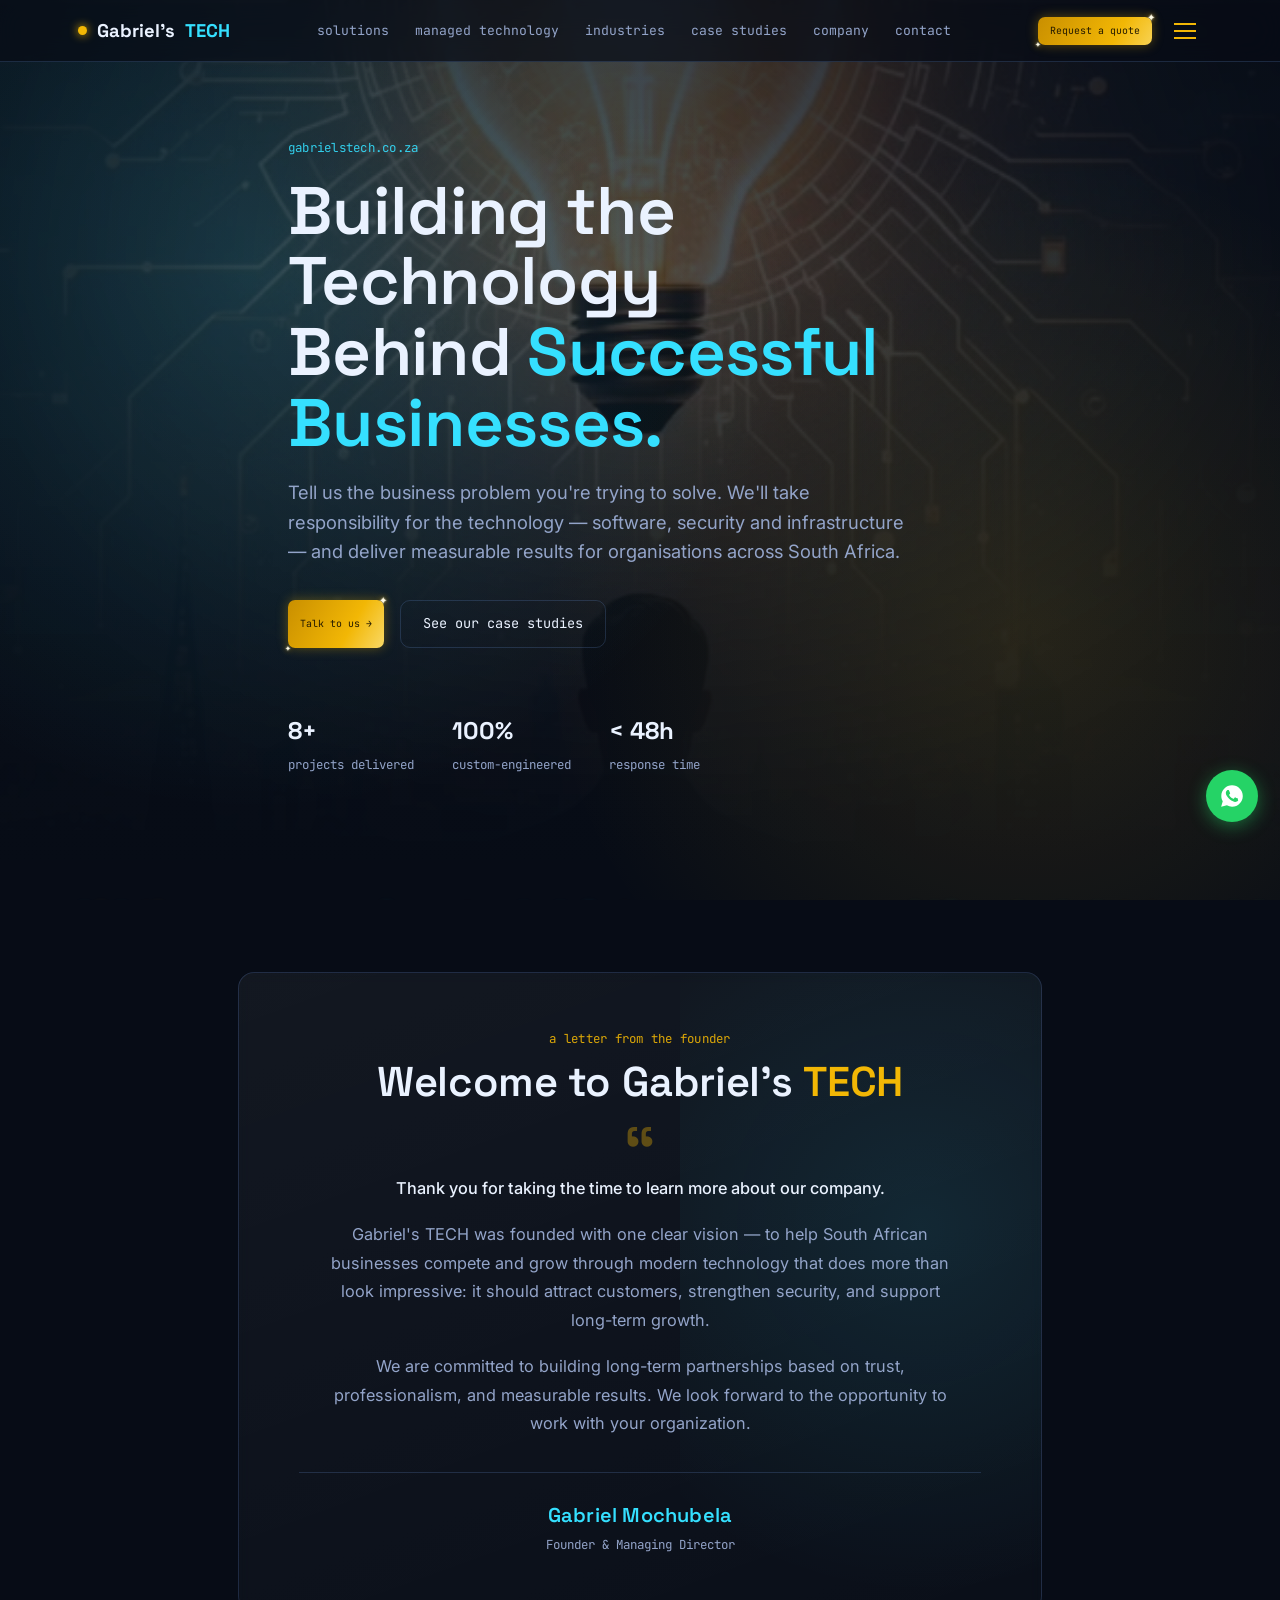
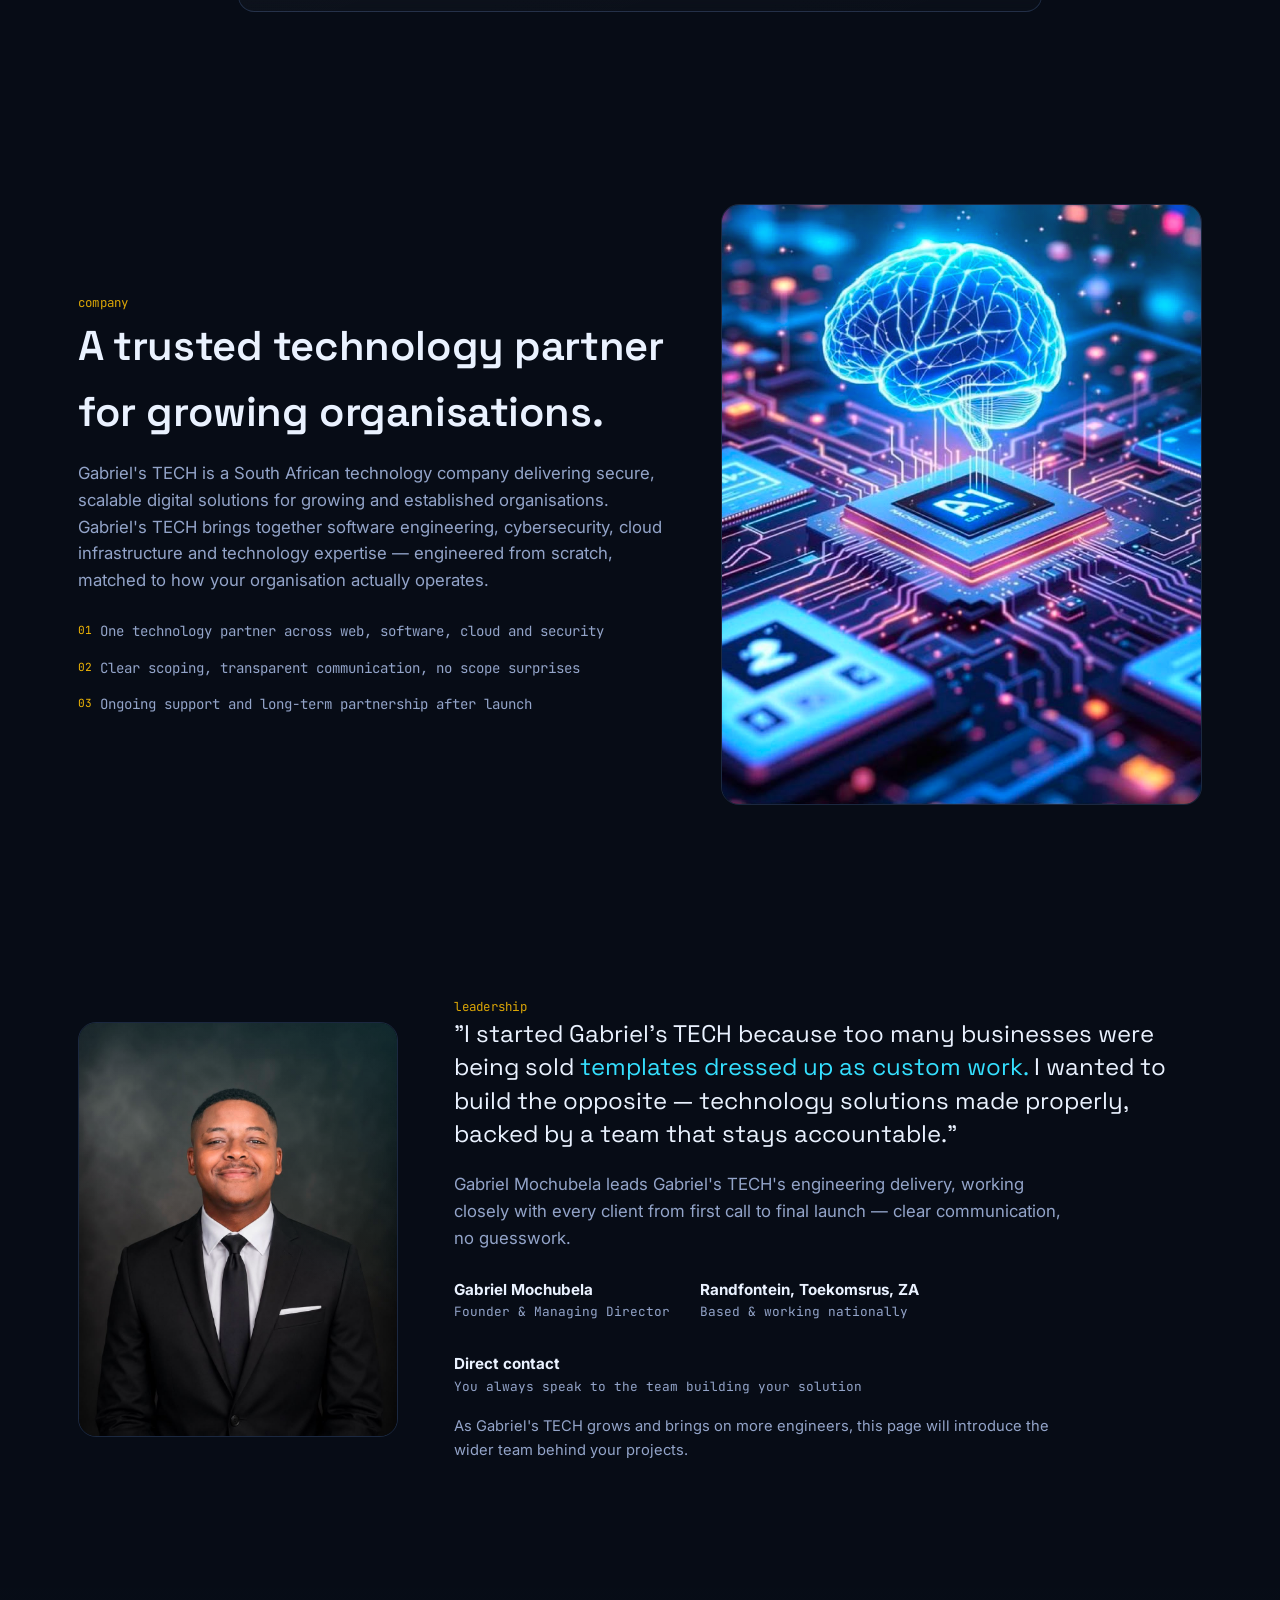
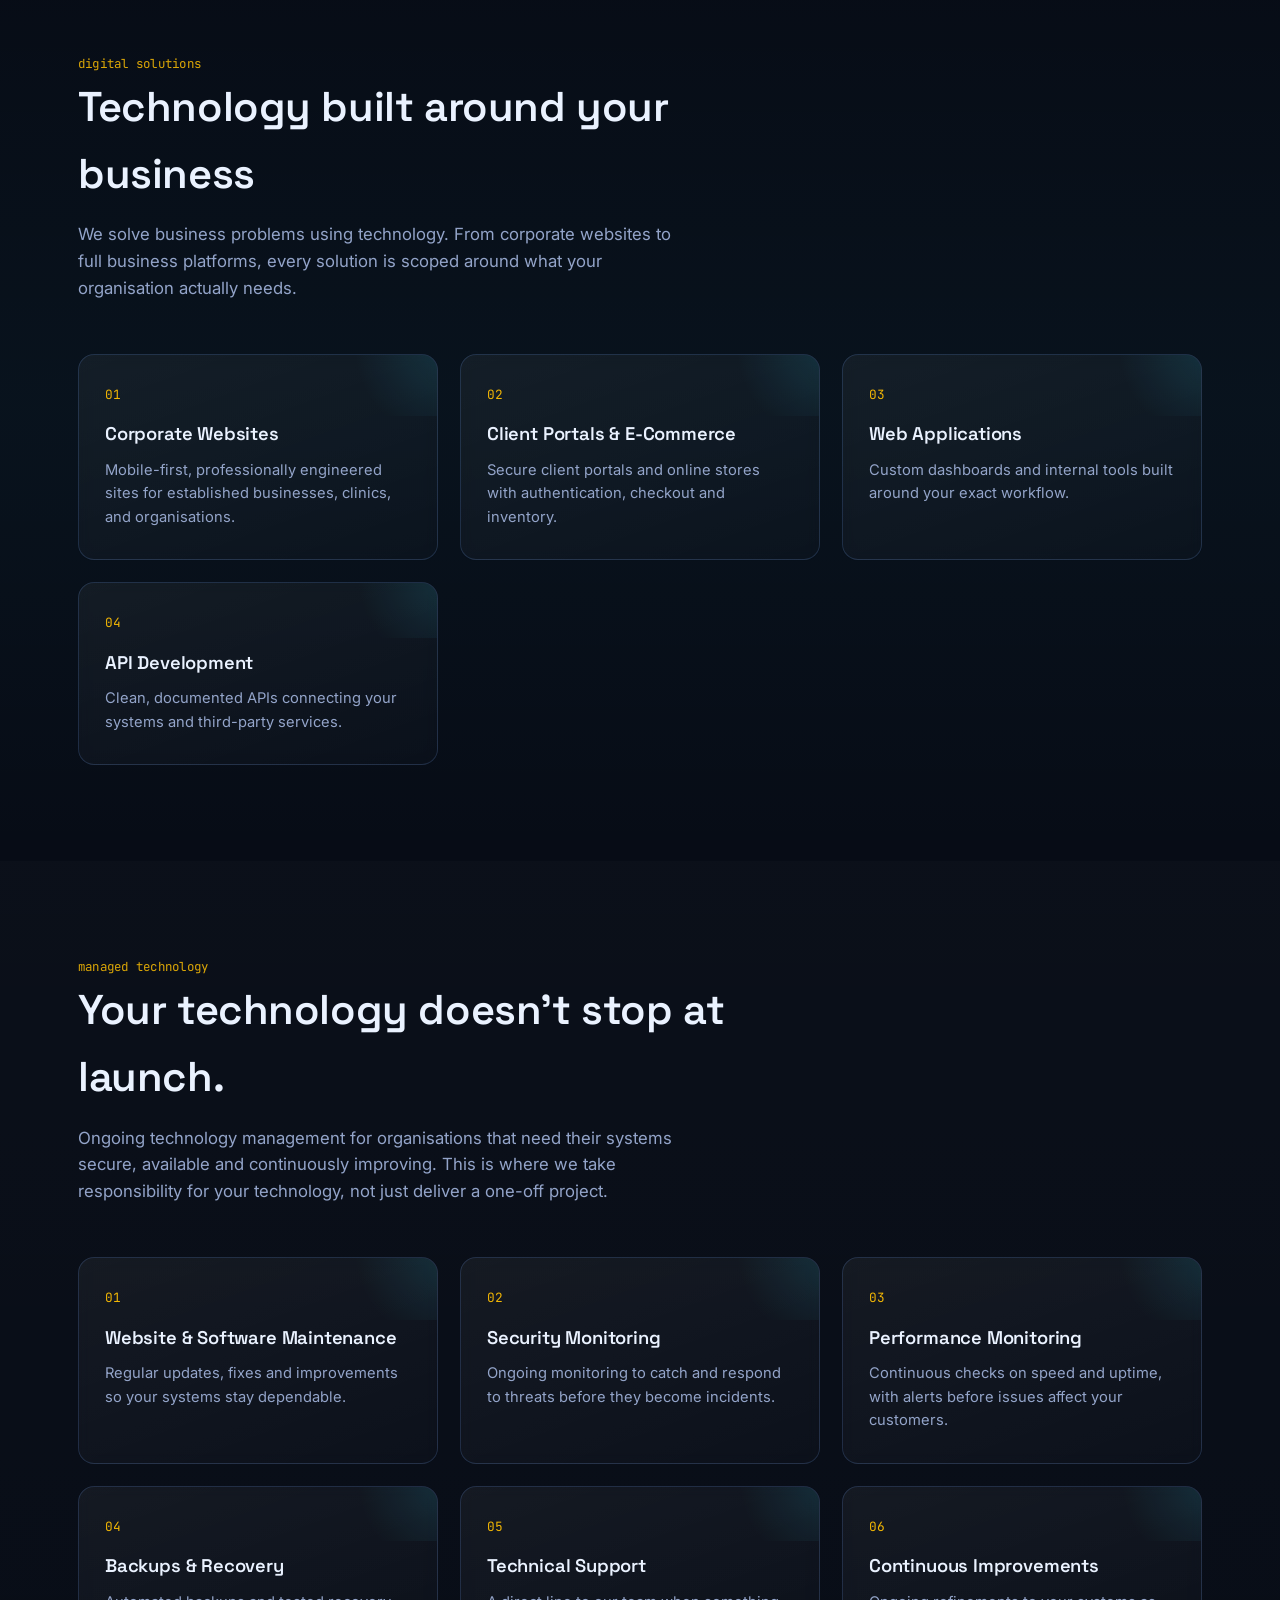
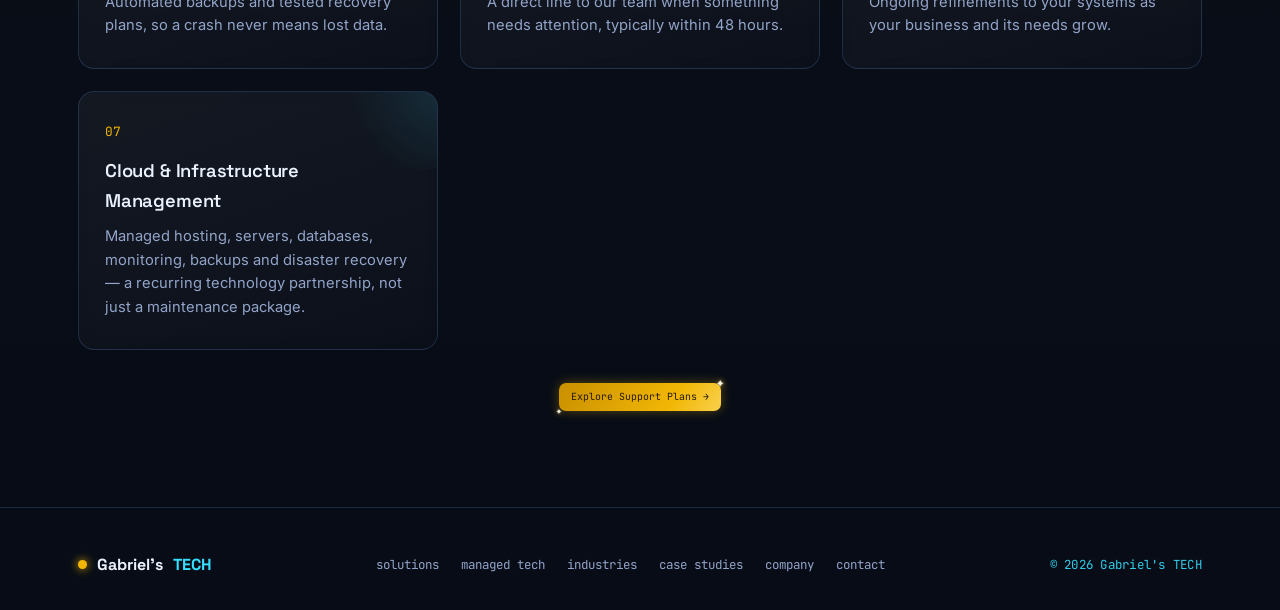
==== commit b146d79a: "Updated home page design" ====
--- a/index.html
+++ b/index.html
@@ -3,7 +3,7 @@
 <head>
 <meta charset="UTF-8">
 <meta name="viewport" content="width=device-width, initial-scale=1.0">
-<title>Gabriel's TECH — Business & Enterprise Technology Solutions</title>
+<title>Gabriel's TECH — Technology Consulting & Digital Solutions</title>
 <style>
    @import url('https://fonts.googleapis.com/css2?family=Space+Grotesk:wght@400;500;600;700&family=Inter:wght@400;500;600&family=JetBrains+Mono:wght@400;500&display=swap');
   :root{
@@ -583,7 +583,7 @@
   <div id="intro-content">
     <div class="idot"></div>
     <div id="intro-title">Gabriel's<span class="tech">TECH</span></div>
-    <div id="intro-tag">Business &amp; Enterprise Technology Solutions</div>
+    <div id="intro-tag">Technology Consulting &amp; Digital Solutions</div>
     <div id="intro-bar"><span></span></div>
   </div>
 </div>
@@ -941,10 +941,12 @@
       <p class="lede">Every project answers the same questions: who the client was, what the problem was, what we built, and what changed as a result.</p>
     </div>
     <div class="pf-grid">
-      <a href="https://software-developers-1.github.io/Dina-s_Decor/" target="_blank" rel="noopener" class="glass pf-card" style="display:block; text-decoration:none; color:inherit;"><div class="pf-tag">events &amp; floral</div><h3>Dina's Creations</h3><p style="color:var(--muted); font-size:0.85rem; margin-top:8px;"><strong>Client:</strong> Dina's Creations, an events and floral design business.<br><strong>Problem:</strong> no digital presence to showcase event work or take enquiries.<br><strong>Solution:</strong> a custom-built showcase site with a structured booking enquiry flow, designed and engineered end-to-end rather than assembled from a template.<br><strong>Technology:</strong> responsive front-end build with a mobile-first layout.<br><strong>Result:</strong> a professional online presence that generates enquiries and gives the business a credible shopfront.</p></a>
-      <a href="https://gabrielmochubela9-png.github.io/fadeful-barber/" target="_blank" rel="noopener" class="glass pf-card" style="display:block; text-decoration:none; color:inherit;"><div class="pf-tag">barbering</div><h3>Fadeful Barber</h3><p style="color:var(--muted); font-size:0.85rem; margin-top:8px;"><strong>Client:</strong> Fadeful Barber, a barbering business.<br><strong>Problem:</strong> relied entirely on word-of-mouth, with no online booking presence or way for new clients to discover the business.<br><strong>Solution:</strong> a mobile-first brand site with service listings and clear calls to action, built to reflect the brand rather than a generic layout.<br><strong>Technology:</strong> responsive front-end build optimised for mobile discovery.<br><strong>Result:</strong> a stronger brand presence and easier discovery for new clients.</p></a>
-    </div>
-    <p class="pf-note">Dina's Creations and Fadeful Barber are real client builds. Every engagement — regardless of size — follows the same discovery, design, build and launch process we bring to larger software, portal and infrastructure projects. Larger engagements are in progress and will be added here as they're completed.</p>
+      <div class="glass pf-card"><div class="pf-tag">retail &amp; e-commerce</div><h3>Kaelo Retail Group</h3><p style="color:var(--muted); font-size:0.85rem; margin-top:8px;"><strong>Client:</strong> Kaelo Retail Group, a multi-branch homeware retailer.<br><strong>Problem:</strong> disconnected in-store and online stock records led to overselling and slow order fulfilment.<br><strong>Solution:</strong> a custom e-commerce platform integrated with real-time inventory syncing across all branches.<br><strong>Technology:</strong> cloud-hosted web application with automated stock reconciliation.<br><strong>Result:</strong> a 40% drop in overselling incidents and same-day order processing across all branches.</p></div>
+      <div class="glass pf-card"><div class="pf-tag">healthcare</div><h3>Litha Family Clinic</h3><p style="color:var(--muted); font-size:0.85rem; margin-top:8px;"><strong>Client:</strong> Litha Family Clinic, a multi-practitioner medical practice.<br><strong>Problem:</strong> phone-only bookings created long wait times and frequent scheduling conflicts.<br><strong>Solution:</strong> an online booking portal with practitioner calendars, automated reminders and patient intake forms.<br><strong>Technology:</strong> secure web portal with encrypted patient data handling.<br><strong>Result:</strong> a 60% reduction in missed appointments and freed-up front-desk staff time.</p></div>
+      <div class="glass pf-card"><div class="pf-tag">logistics</div><h3>Mabuya Freight Solutions</h3><p style="color:var(--muted); font-size:0.85rem; margin-top:8px;"><strong>Client:</strong> Mabuya Freight Solutions, a regional logistics operator.<br><strong>Problem:</strong> route planning and delivery tracking were managed manually across spreadsheets, causing delays and poor visibility.<br><strong>Solution:</strong> a custom dispatch dashboard with live GPS tracking and automated client delivery notifications.<br><strong>Technology:</strong> cloud infrastructure with real-time data pipelines.<br><strong>Result:</strong> faster dispatch decisions and a measurable improvement in on-time delivery rates.</p></div>
+      <div class="glass pf-card"><div class="pf-tag">manufacturing</div><h3>Ferro Industrial Works</h3><p style="color:var(--muted); font-size:0.85rem; margin-top:8px;"><strong>Client:</strong> Ferro Industrial Works, a mid-sized manufacturing operation.<br><strong>Problem:</strong> ageing on-premise servers were creating downtime risk and no disaster recovery plan.<br><strong>Solution:</strong> a full migration to managed cloud infrastructure with automated backups and monitoring.<br><strong>Technology:</strong> cloud infrastructure management with 24/7 uptime monitoring.<br><strong>Result:</strong> zero unplanned downtime since migration and a documented disaster recovery process.</p></div>
+    </div>
+    <p class="pf-note">These case studies are illustrative examples of the kind of work Gabriel's TECH delivers. Every engagement — regardless of size — follows the same discovery, design, build and launch process we bring to larger software, portal and infrastructure projects.</p>
   </div>
 </section>
 <section id="reach" class="subpage" style="display:none;">
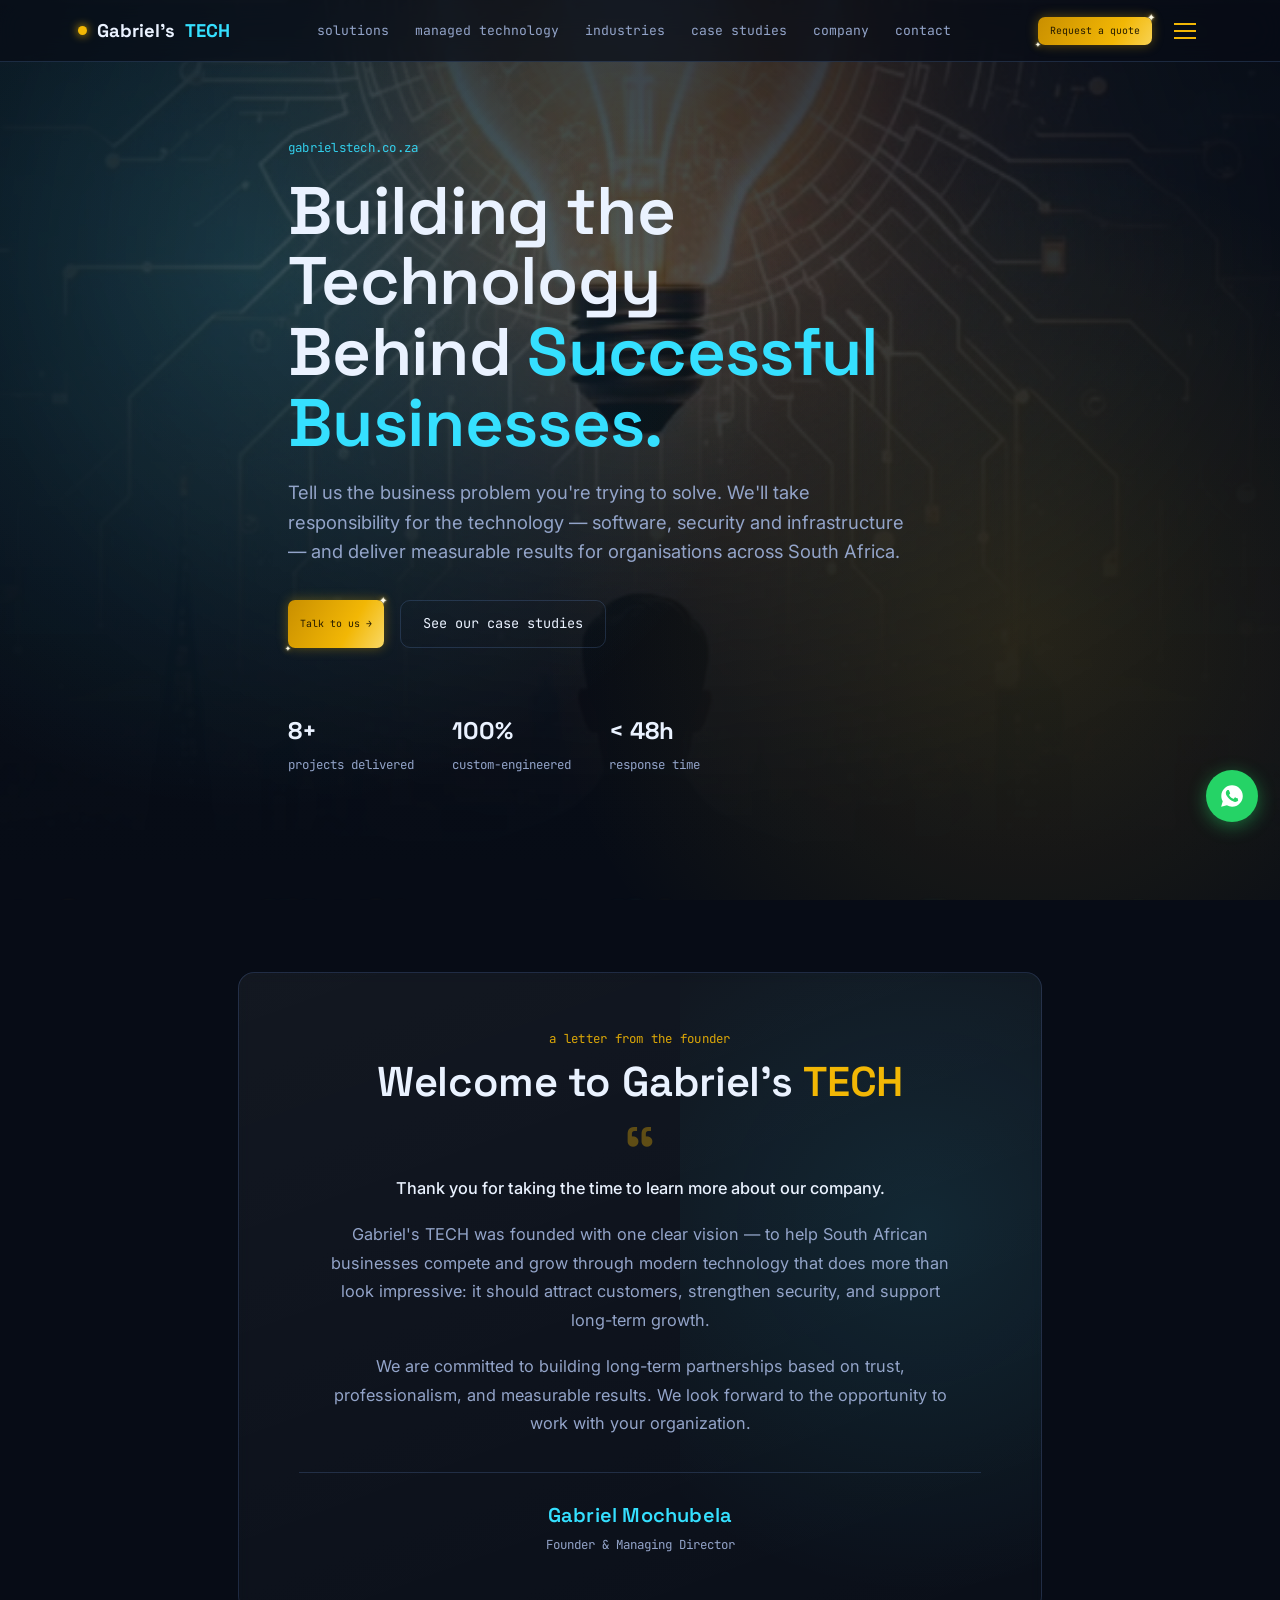
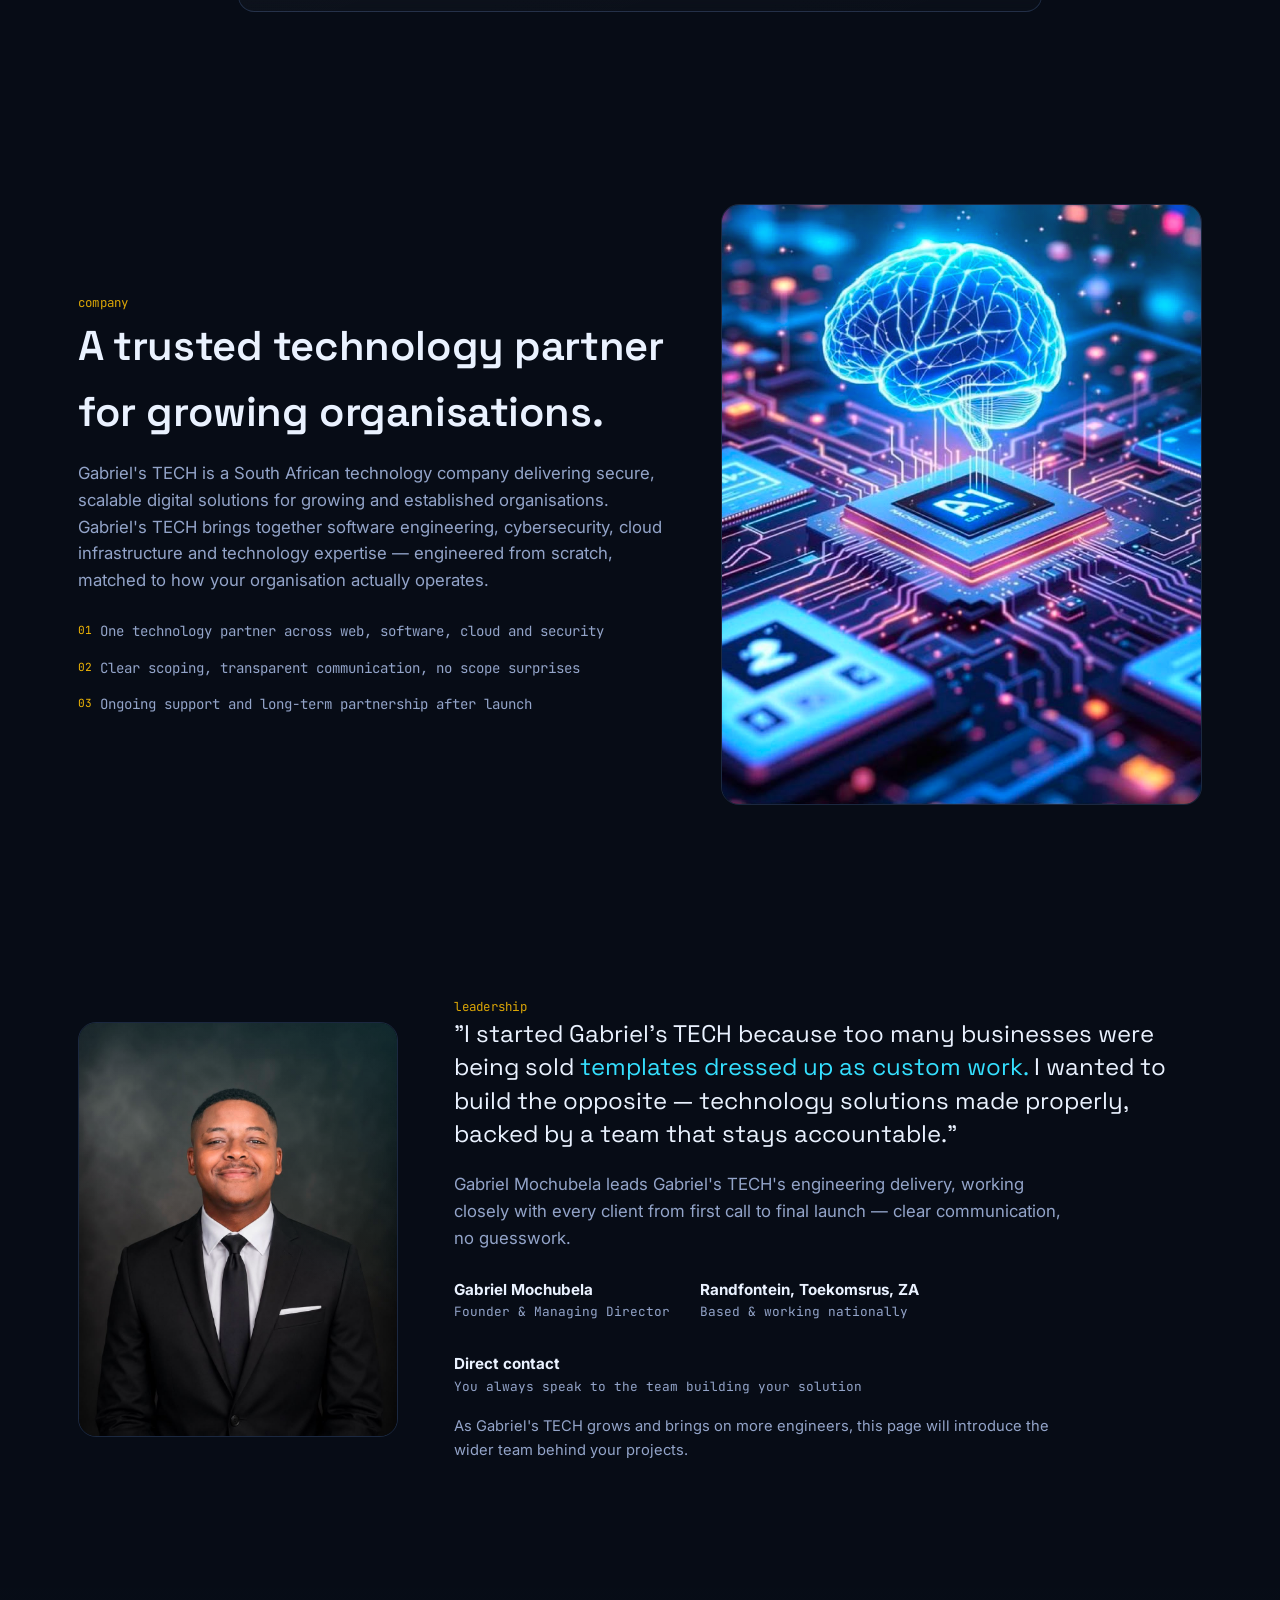
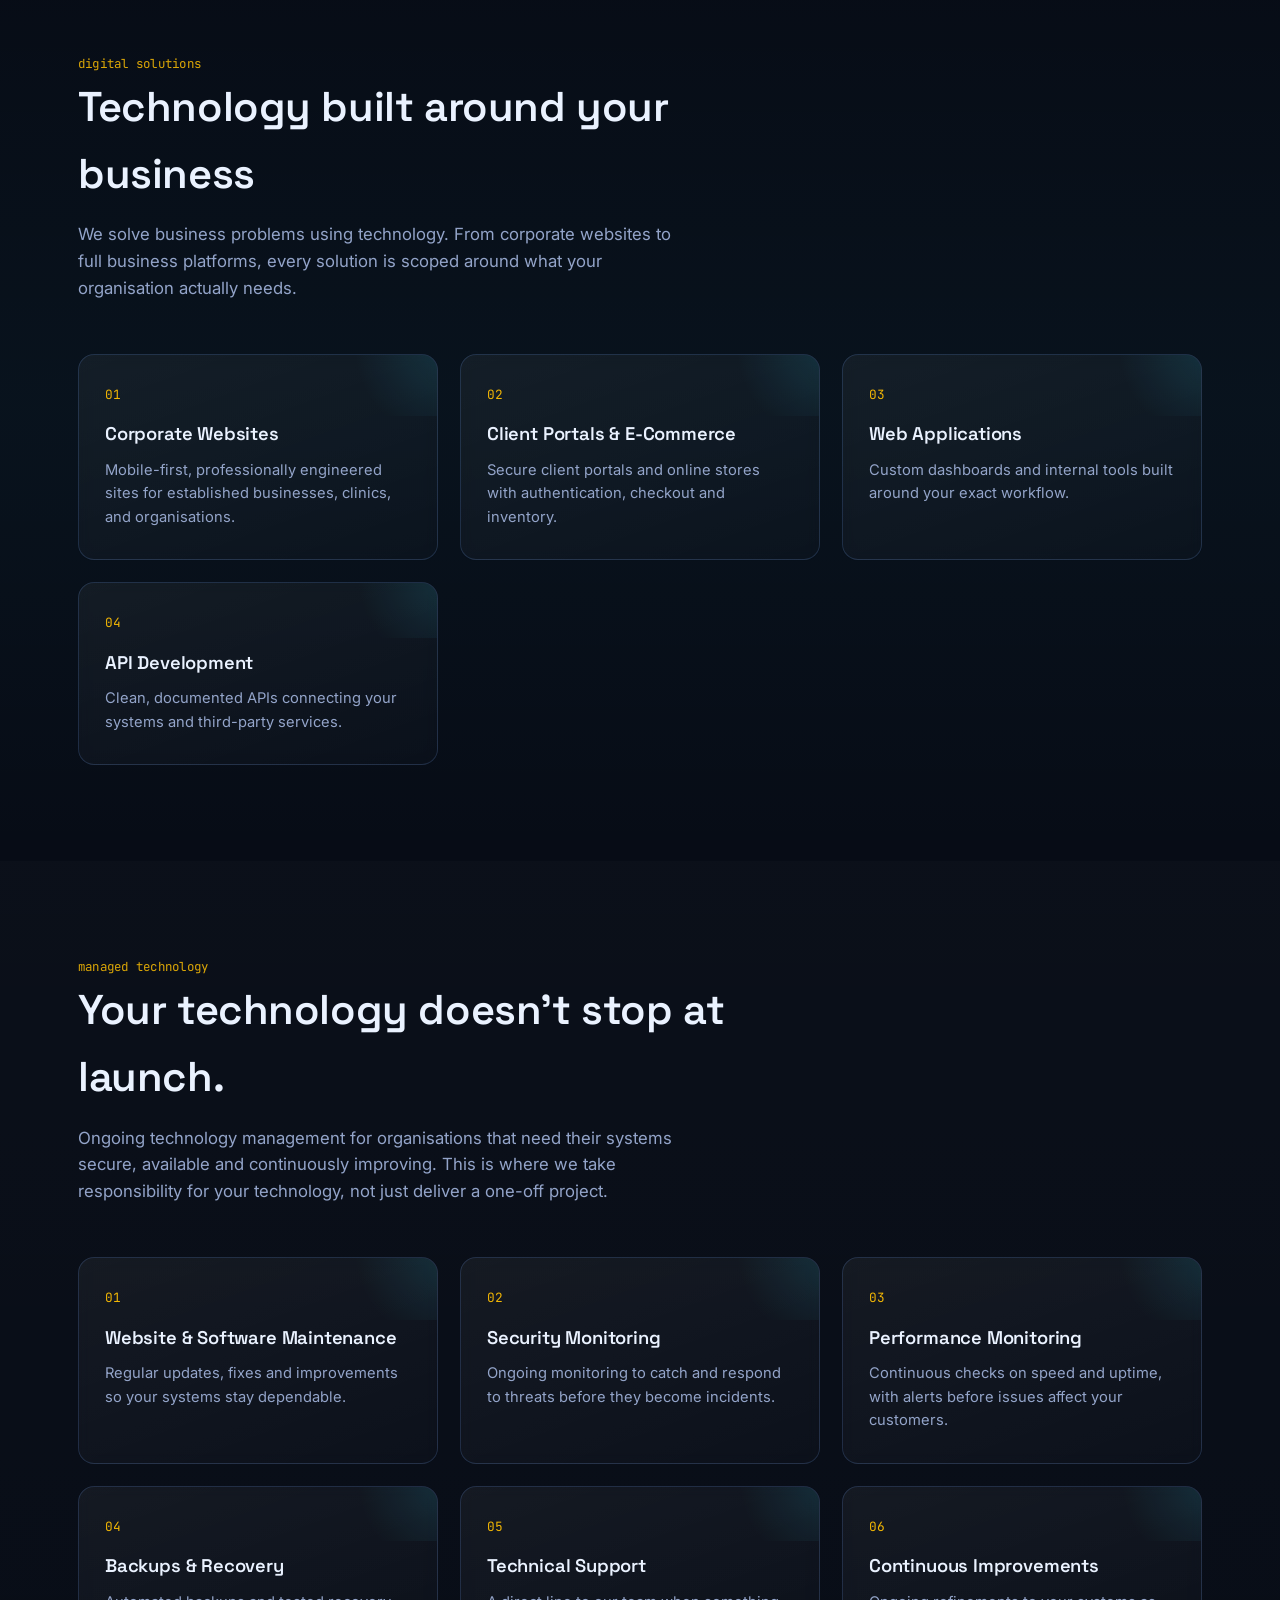
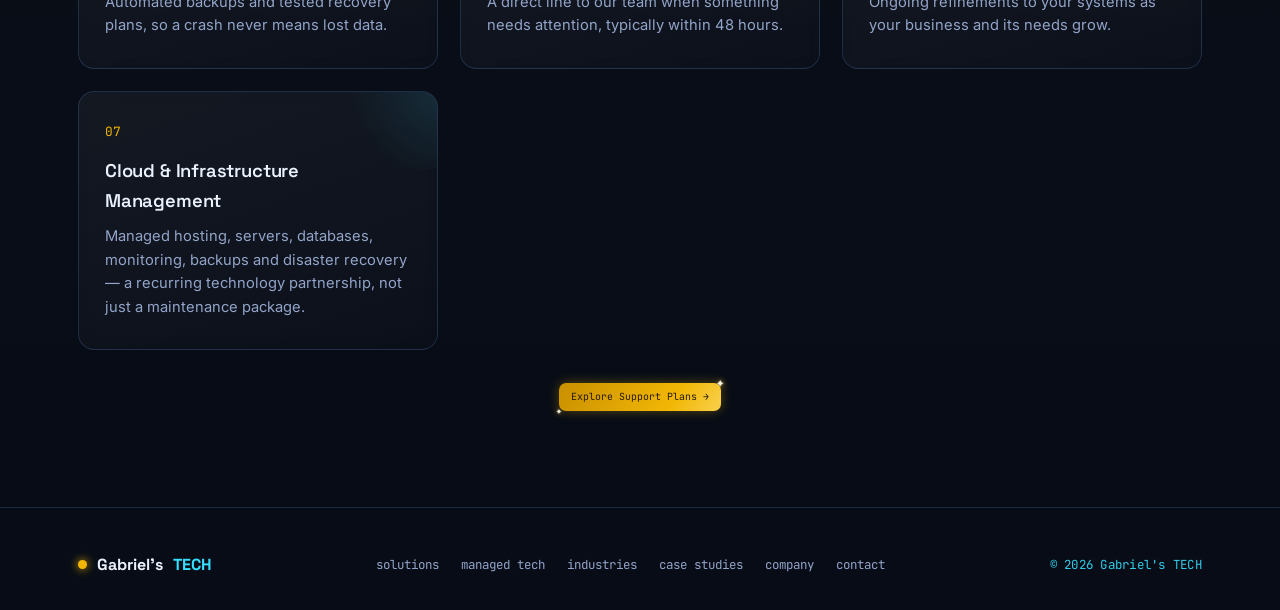
==== commit 440a9348: "Updated home page design" ====
--- a/index.html
+++ b/index.html
@@ -941,12 +941,10 @@
       <p class="lede">Every project answers the same questions: who the client was, what the problem was, what we built, and what changed as a result.</p>
     </div>
     <div class="pf-grid">
-      <div class="glass pf-card"><div class="pf-tag">retail &amp; e-commerce</div><h3>Kaelo Retail Group</h3><p style="color:var(--muted); font-size:0.85rem; margin-top:8px;"><strong>Client:</strong> Kaelo Retail Group, a multi-branch homeware retailer.<br><strong>Problem:</strong> disconnected in-store and online stock records led to overselling and slow order fulfilment.<br><strong>Solution:</strong> a custom e-commerce platform integrated with real-time inventory syncing across all branches.<br><strong>Technology:</strong> cloud-hosted web application with automated stock reconciliation.<br><strong>Result:</strong> a 40% drop in overselling incidents and same-day order processing across all branches.</p></div>
-      <div class="glass pf-card"><div class="pf-tag">healthcare</div><h3>Litha Family Clinic</h3><p style="color:var(--muted); font-size:0.85rem; margin-top:8px;"><strong>Client:</strong> Litha Family Clinic, a multi-practitioner medical practice.<br><strong>Problem:</strong> phone-only bookings created long wait times and frequent scheduling conflicts.<br><strong>Solution:</strong> an online booking portal with practitioner calendars, automated reminders and patient intake forms.<br><strong>Technology:</strong> secure web portal with encrypted patient data handling.<br><strong>Result:</strong> a 60% reduction in missed appointments and freed-up front-desk staff time.</p></div>
-      <div class="glass pf-card"><div class="pf-tag">logistics</div><h3>Mabuya Freight Solutions</h3><p style="color:var(--muted); font-size:0.85rem; margin-top:8px;"><strong>Client:</strong> Mabuya Freight Solutions, a regional logistics operator.<br><strong>Problem:</strong> route planning and delivery tracking were managed manually across spreadsheets, causing delays and poor visibility.<br><strong>Solution:</strong> a custom dispatch dashboard with live GPS tracking and automated client delivery notifications.<br><strong>Technology:</strong> cloud infrastructure with real-time data pipelines.<br><strong>Result:</strong> faster dispatch decisions and a measurable improvement in on-time delivery rates.</p></div>
-      <div class="glass pf-card"><div class="pf-tag">manufacturing</div><h3>Ferro Industrial Works</h3><p style="color:var(--muted); font-size:0.85rem; margin-top:8px;"><strong>Client:</strong> Ferro Industrial Works, a mid-sized manufacturing operation.<br><strong>Problem:</strong> ageing on-premise servers were creating downtime risk and no disaster recovery plan.<br><strong>Solution:</strong> a full migration to managed cloud infrastructure with automated backups and monitoring.<br><strong>Technology:</strong> cloud infrastructure management with 24/7 uptime monitoring.<br><strong>Result:</strong> zero unplanned downtime since migration and a documented disaster recovery process.</p></div>
-    </div>
-    <p class="pf-note">These case studies are illustrative examples of the kind of work Gabriel's TECH delivers. Every engagement — regardless of size — follows the same discovery, design, build and launch process we bring to larger software, portal and infrastructure projects.</p>
+      <a href="https://software-developers-1.github.io/Dina-s_Decor/" target="_blank" rel="noopener" class="glass pf-card" style="display:block; text-decoration:none; color:inherit;"><div class="pf-tag">events &amp; floral</div><h3>Dina's Creations</h3><p style="color:var(--muted); font-size:0.85rem; margin-top:8px;"><strong>Client:</strong> Dina's Creations, an events and floral design business.<br><strong>Problem:</strong> no digital presence to showcase event work or take enquiries.<br><strong>Solution:</strong> a custom-built showcase site with a structured booking enquiry flow, designed and engineered end-to-end rather than assembled from a template.<br><strong>Technology:</strong> responsive front-end build with a mobile-first layout.<br><strong>Result:</strong> a professional online presence that generates enquiries and gives the business a credible shopfront.</p></a>
+      <a href="https://gabrielmochubela9-png.github.io/fadeful-barber/" target="_blank" rel="noopener" class="glass pf-card" style="display:block; text-decoration:none; color:inherit;"><div class="pf-tag">barbering</div><h3>Fadeful Barber</h3><p style="color:var(--muted); font-size:0.85rem; margin-top:8px;"><strong>Client:</strong> Fadeful Barber, a barbering business.<br><strong>Problem:</strong> relied entirely on word-of-mouth, with no online booking presence or way for new clients to discover the business.<br><strong>Solution:</strong> a mobile-first brand site with service listings and clear calls to action, built to reflect the brand rather than a generic layout.<br><strong>Technology:</strong> responsive front-end build optimised for mobile discovery.<br><strong>Result:</strong> a stronger brand presence and easier discovery for new clients.</p></a>
+    </div>
+    <p class="pf-note">Dina's Creations and Fadeful Barber are real client builds. Every engagement — regardless of size — follows the same discovery, design, build and launch process we bring to larger software, portal and infrastructure projects. Larger engagements are in progress and will be added here as they're completed.</p>
   </div>
 </section>
 <section id="reach" class="subpage" style="display:none;">
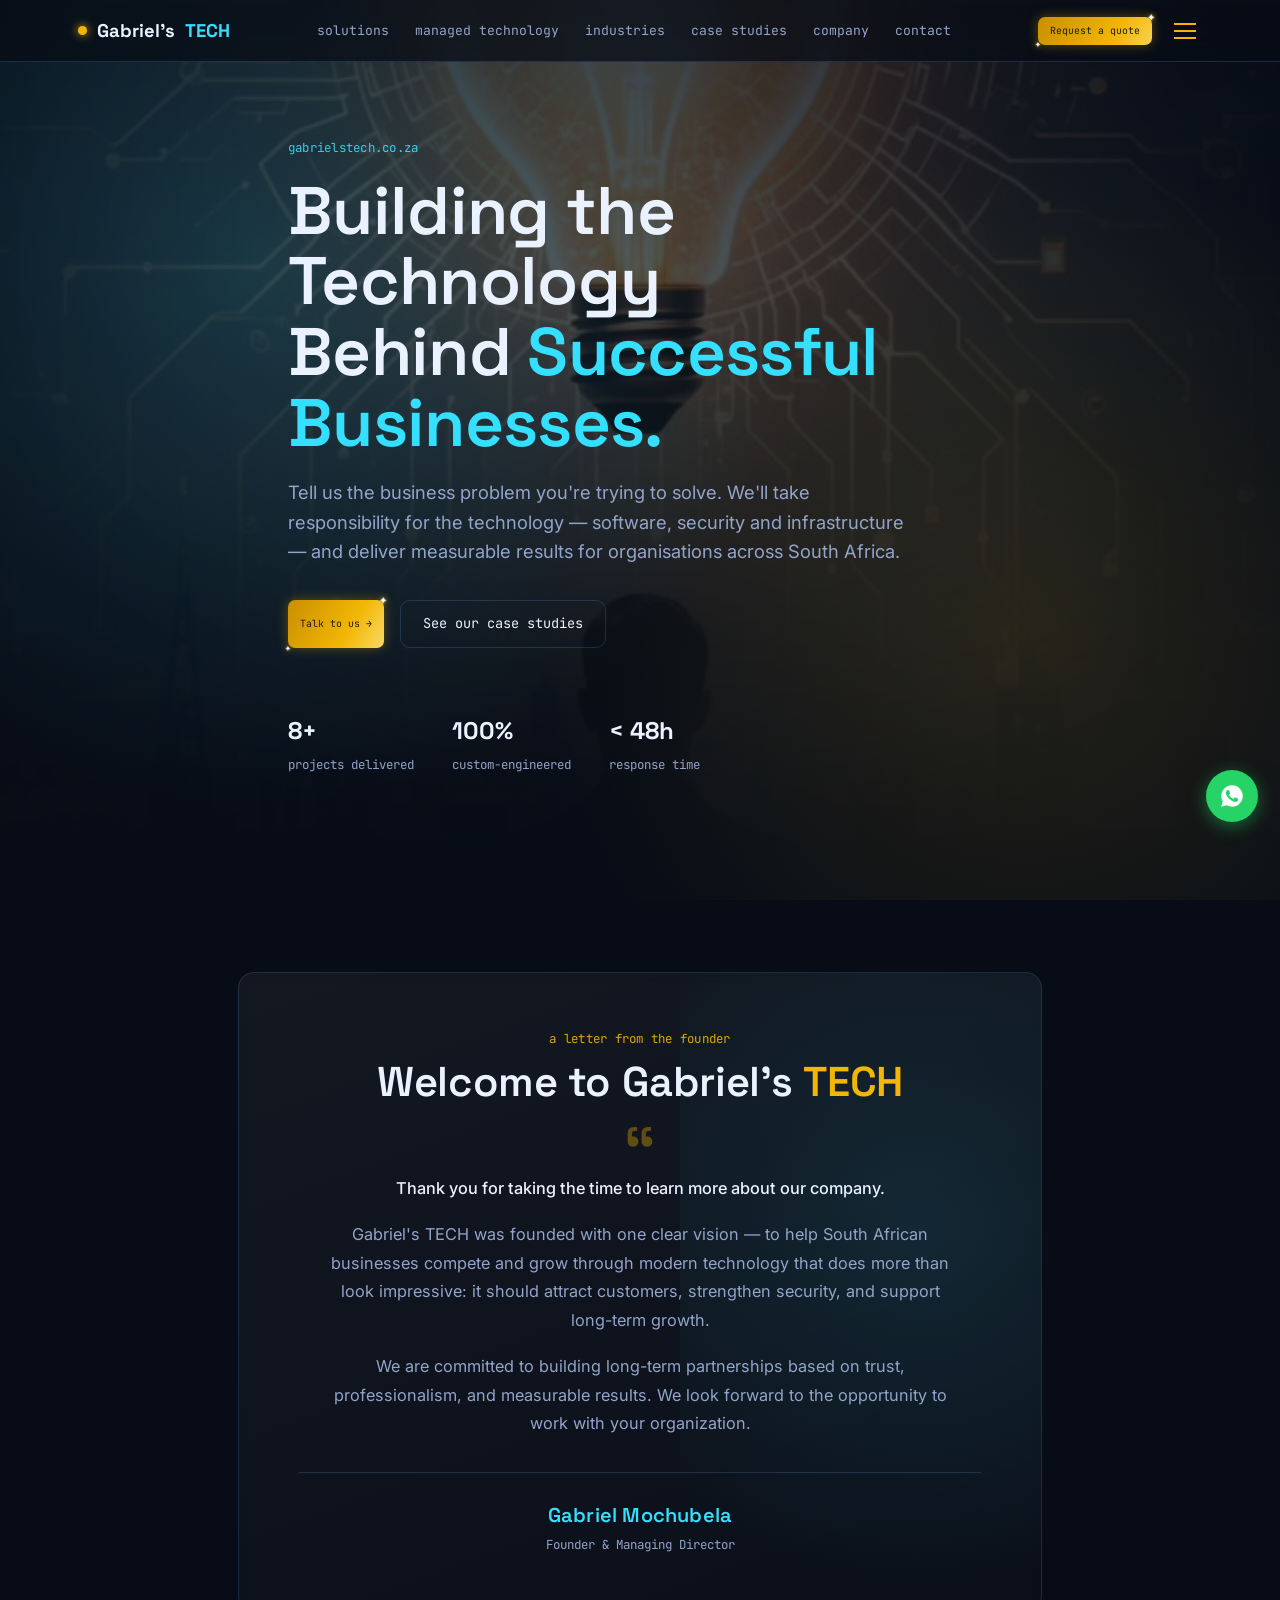
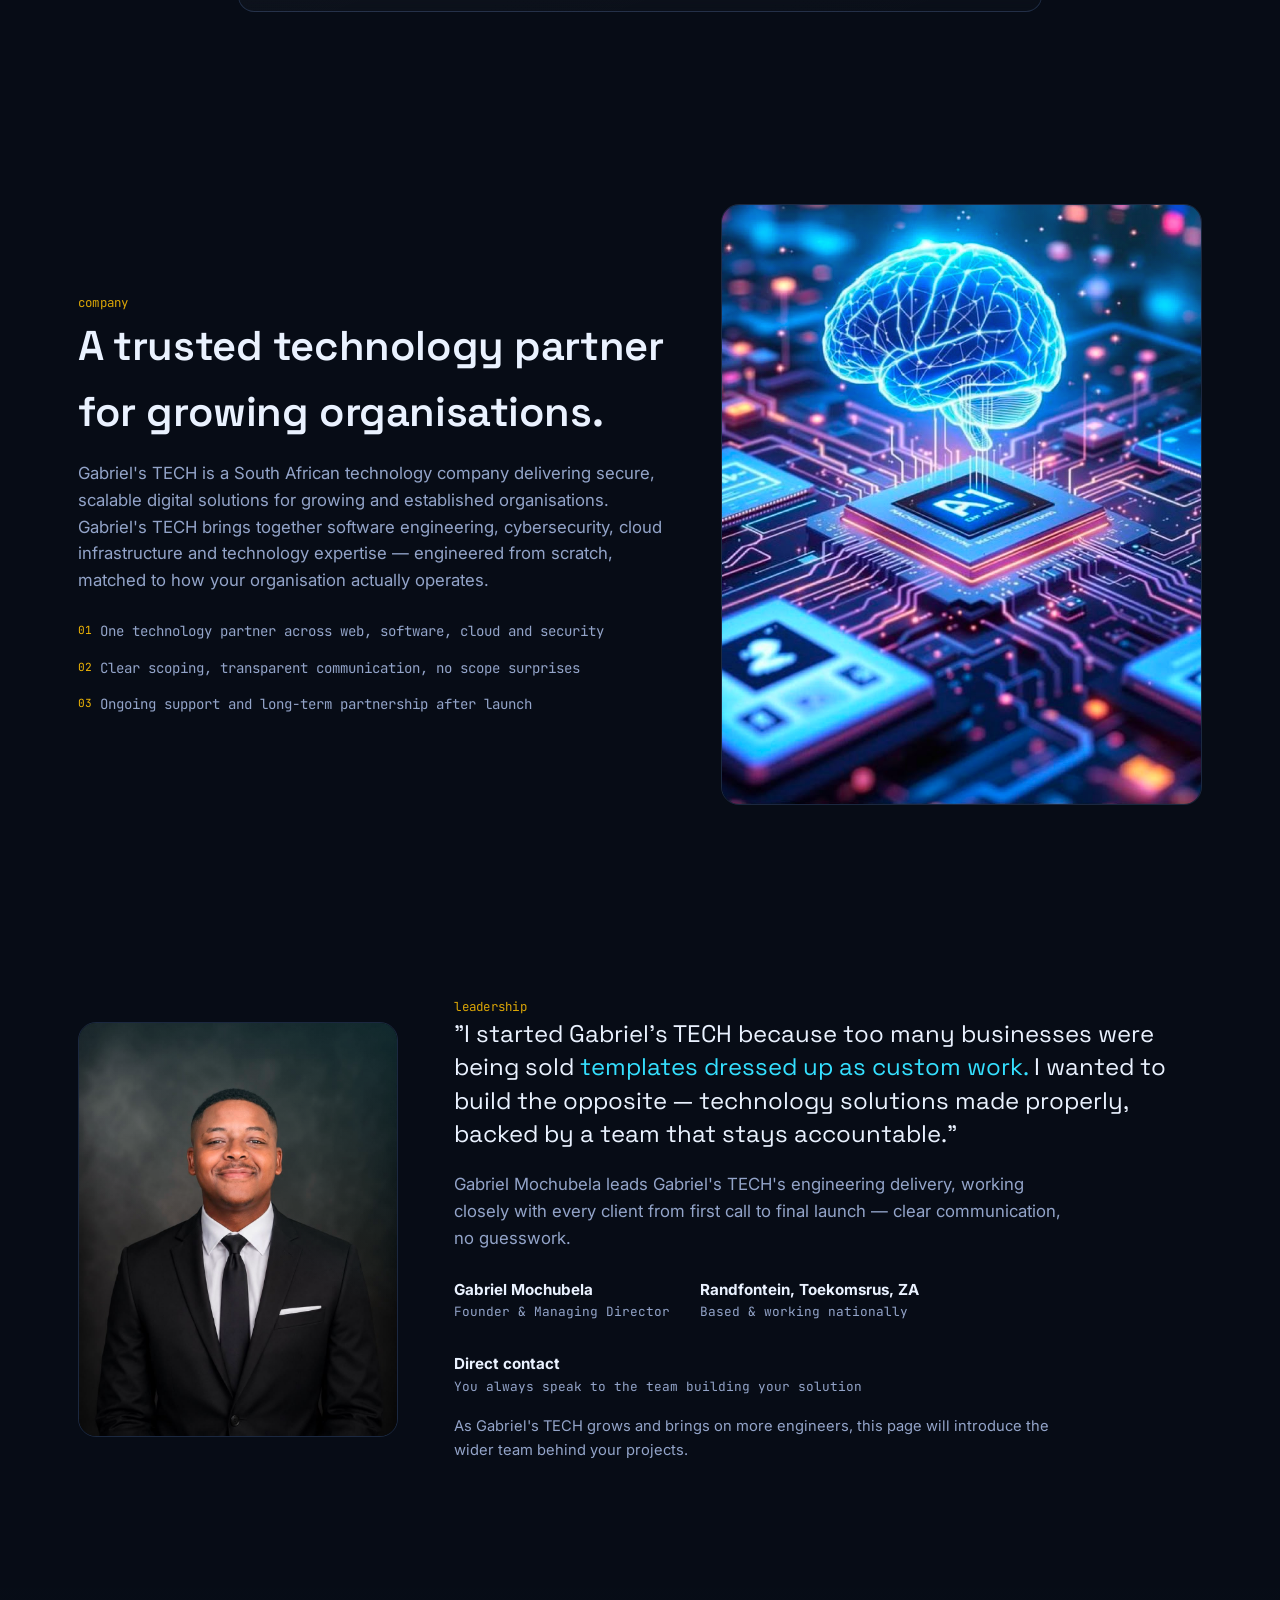
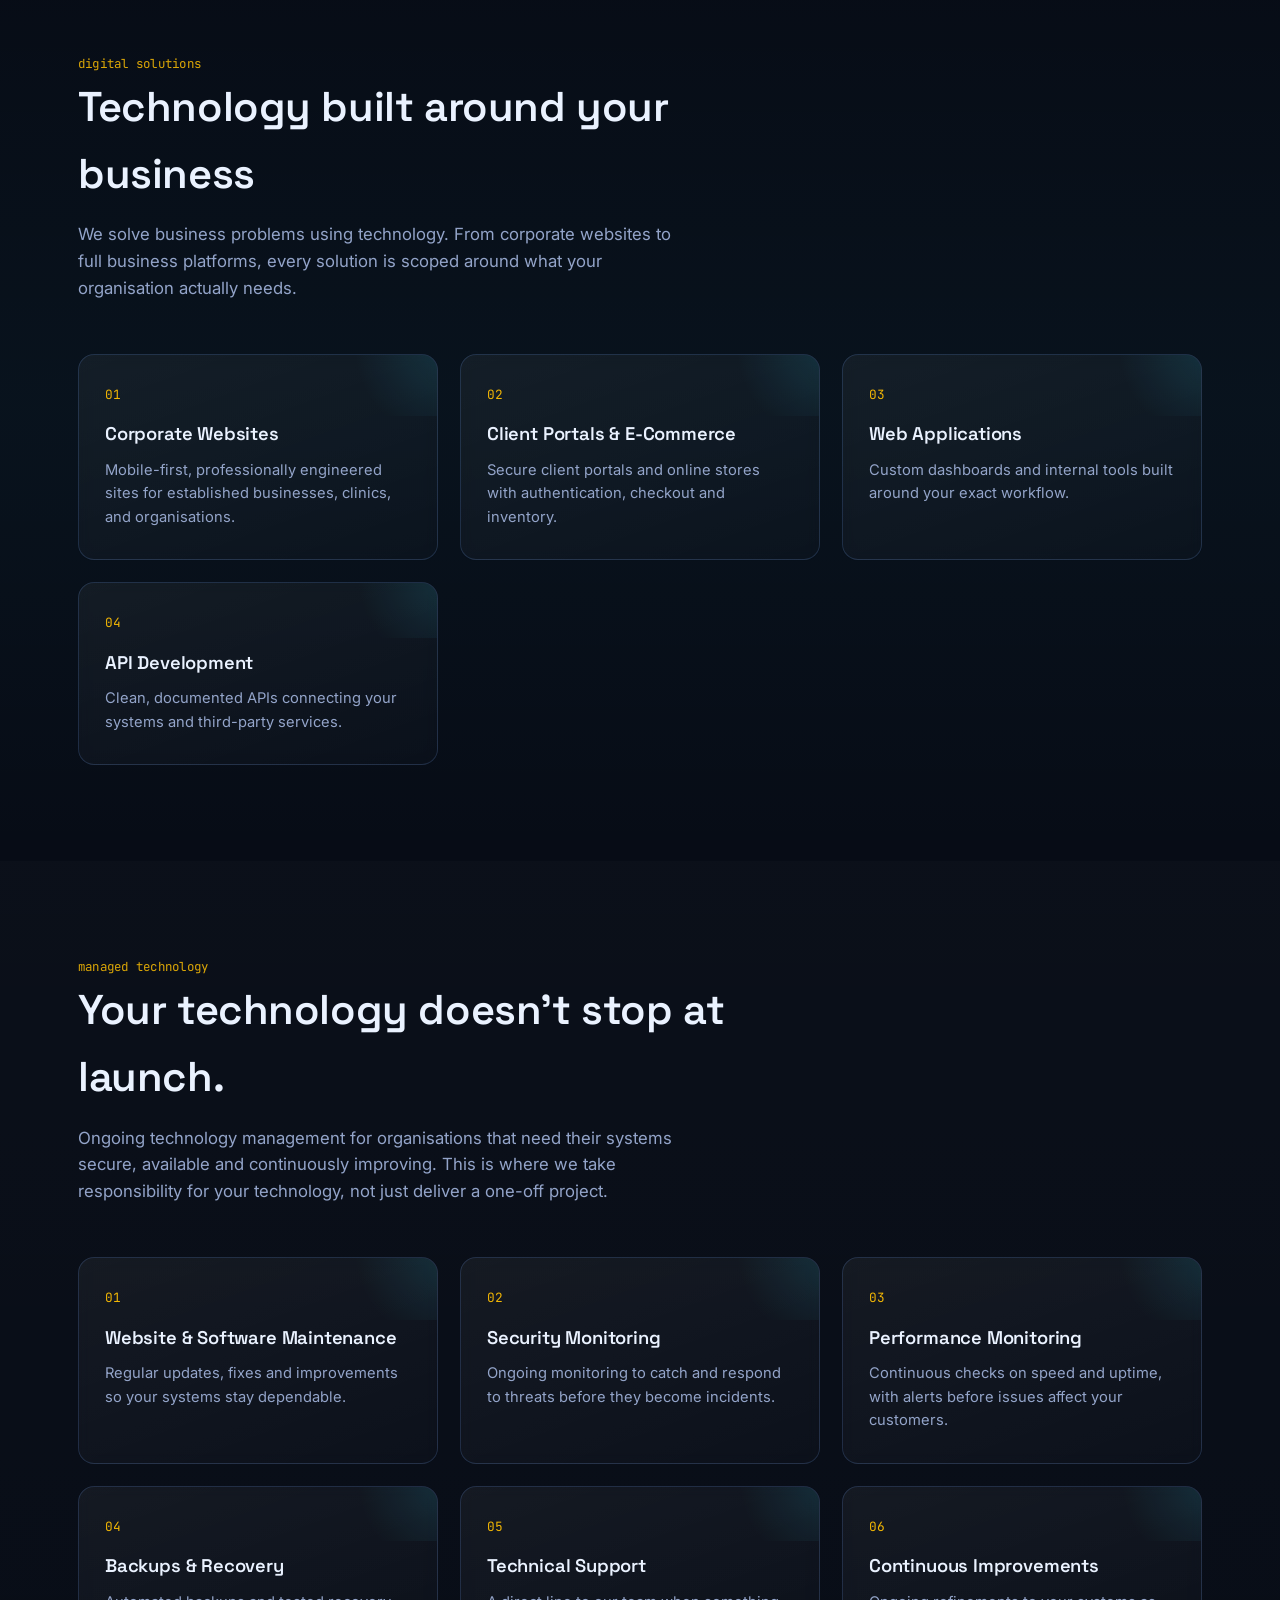
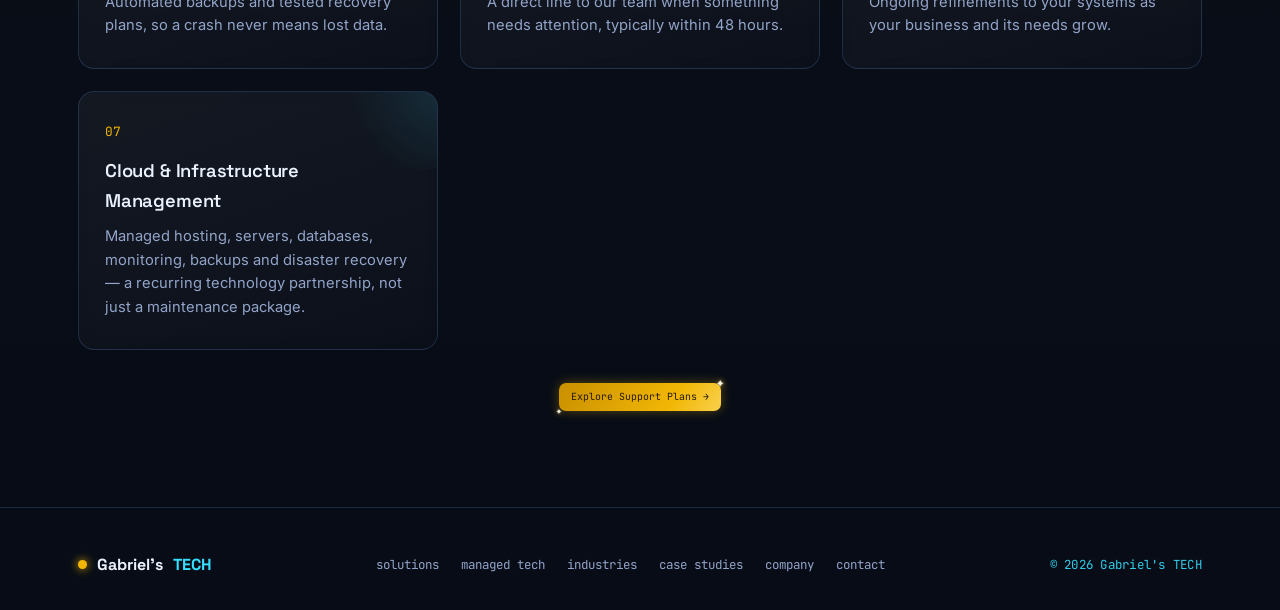
==== commit 1dda6d6c: "Updated home page design" ====
--- a/index.html
+++ b/index.html
@@ -941,10 +941,12 @@
       <p class="lede">Every project answers the same questions: who the client was, what the problem was, what we built, and what changed as a result.</p>
     </div>
     <div class="pf-grid">
-      <a href="https://software-developers-1.github.io/Dina-s_Decor/" target="_blank" rel="noopener" class="glass pf-card" style="display:block; text-decoration:none; color:inherit;"><div class="pf-tag">events &amp; floral</div><h3>Dina's Creations</h3><p style="color:var(--muted); font-size:0.85rem; margin-top:8px;"><strong>Client:</strong> Dina's Creations, an events and floral design business.<br><strong>Problem:</strong> no digital presence to showcase event work or take enquiries.<br><strong>Solution:</strong> a custom-built showcase site with a structured booking enquiry flow, designed and engineered end-to-end rather than assembled from a template.<br><strong>Technology:</strong> responsive front-end build with a mobile-first layout.<br><strong>Result:</strong> a professional online presence that generates enquiries and gives the business a credible shopfront.</p></a>
-      <a href="https://gabrielmochubela9-png.github.io/fadeful-barber/" target="_blank" rel="noopener" class="glass pf-card" style="display:block; text-decoration:none; color:inherit;"><div class="pf-tag">barbering</div><h3>Fadeful Barber</h3><p style="color:var(--muted); font-size:0.85rem; margin-top:8px;"><strong>Client:</strong> Fadeful Barber, a barbering business.<br><strong>Problem:</strong> relied entirely on word-of-mouth, with no online booking presence or way for new clients to discover the business.<br><strong>Solution:</strong> a mobile-first brand site with service listings and clear calls to action, built to reflect the brand rather than a generic layout.<br><strong>Technology:</strong> responsive front-end build optimised for mobile discovery.<br><strong>Result:</strong> a stronger brand presence and easier discovery for new clients.</p></a>
-    </div>
-    <p class="pf-note">Dina's Creations and Fadeful Barber are real client builds. Every engagement — regardless of size — follows the same discovery, design, build and launch process we bring to larger software, portal and infrastructure projects. Larger engagements are in progress and will be added here as they're completed.</p>
+      <a href="./demos/kaelo-retail.html" target="_blank" rel="noopener" class="glass pf-card" style="display:block; text-decoration:none; color:inherit;"><div class="pf-tag">retail &amp; e-commerce</div><h3>Kaelo Retail Group</h3><p style="color:var(--muted); font-size:0.85rem; margin-top:8px;"><strong>Client:</strong> Kaelo Retail Group, a multi-branch homeware retailer.<br><strong>Problem:</strong> disconnected in-store and online stock records led to overselling and slow order fulfilment.<br><strong>Solution:</strong> a custom e-commerce platform integrated with real-time inventory syncing across all branches.<br><strong>Technology:</strong> cloud-hosted web application with automated stock reconciliation.<br><strong>Result:</strong> a 40% drop in overselling incidents and same-day order processing across all branches.</p></a>
+      <a href="./demos/litha-clinic.html" target="_blank" rel="noopener" class="glass pf-card" style="display:block; text-decoration:none; color:inherit;"><div class="pf-tag">healthcare</div><h3>Litha Family Clinic</h3><p style="color:var(--muted); font-size:0.85rem; margin-top:8px;"><strong>Client:</strong> Litha Family Clinic, a multi-practitioner medical practice.<br><strong>Problem:</strong> phone-only bookings created long wait times and frequent scheduling conflicts.<br><strong>Solution:</strong> an online booking portal with practitioner calendars, automated reminders and patient intake forms.<br><strong>Technology:</strong> secure web portal with encrypted patient data handling.<br><strong>Result:</strong> a 60% reduction in missed appointments and freed-up front-desk staff time.</p></a>
+      <a href="./demos/mabuya-freight.html" target="_blank" rel="noopener" class="glass pf-card" style="display:block; text-decoration:none; color:inherit;"><div class="pf-tag">logistics</div><h3>Mabuya Freight Solutions</h3><p style="color:var(--muted); font-size:0.85rem; margin-top:8px;"><strong>Client:</strong> Mabuya Freight Solutions, a regional logistics operator.<br><strong>Problem:</strong> route planning and delivery tracking were managed manually across spreadsheets, causing delays and poor visibility.<br><strong>Solution:</strong> a custom dispatch dashboard with live GPS tracking and automated client delivery notifications.<br><strong>Technology:</strong> cloud infrastructure with real-time data pipelines.<br><strong>Result:</strong> faster dispatch decisions and a measurable improvement in on-time delivery rates.</p></a>
+      <a href="./demos/ferro-industrial.html" target="_blank" rel="noopener" class="glass pf-card" style="display:block; text-decoration:none; color:inherit;"><div class="pf-tag">manufacturing</div><h3>Ferro Industrial Works</h3><p style="color:var(--muted); font-size:0.85rem; margin-top:8px;"><strong>Client:</strong> Ferro Industrial Works, a mid-sized manufacturing operation.<br><strong>Problem:</strong> ageing on-premise servers were creating downtime risk and no disaster recovery plan.<br><strong>Solution:</strong> a full migration to managed cloud infrastructure with automated backups and monitoring.<br><strong>Technology:</strong> cloud infrastructure management with 24/7 uptime monitoring.<br><strong>Result:</strong> zero unplanned downtime since migration and a documented disaster recovery process.</p></a>
+    </div>
+    <p class="pf-note">These case studies reflect the kind of engagements Gabriel's TECH delivers. Every engagement — regardless of size — follows the same discovery, design, build and launch process, from a single-page brand site to full infrastructure management.</p>
   </div>
 </section>
 <section id="reach" class="subpage" style="display:none;">
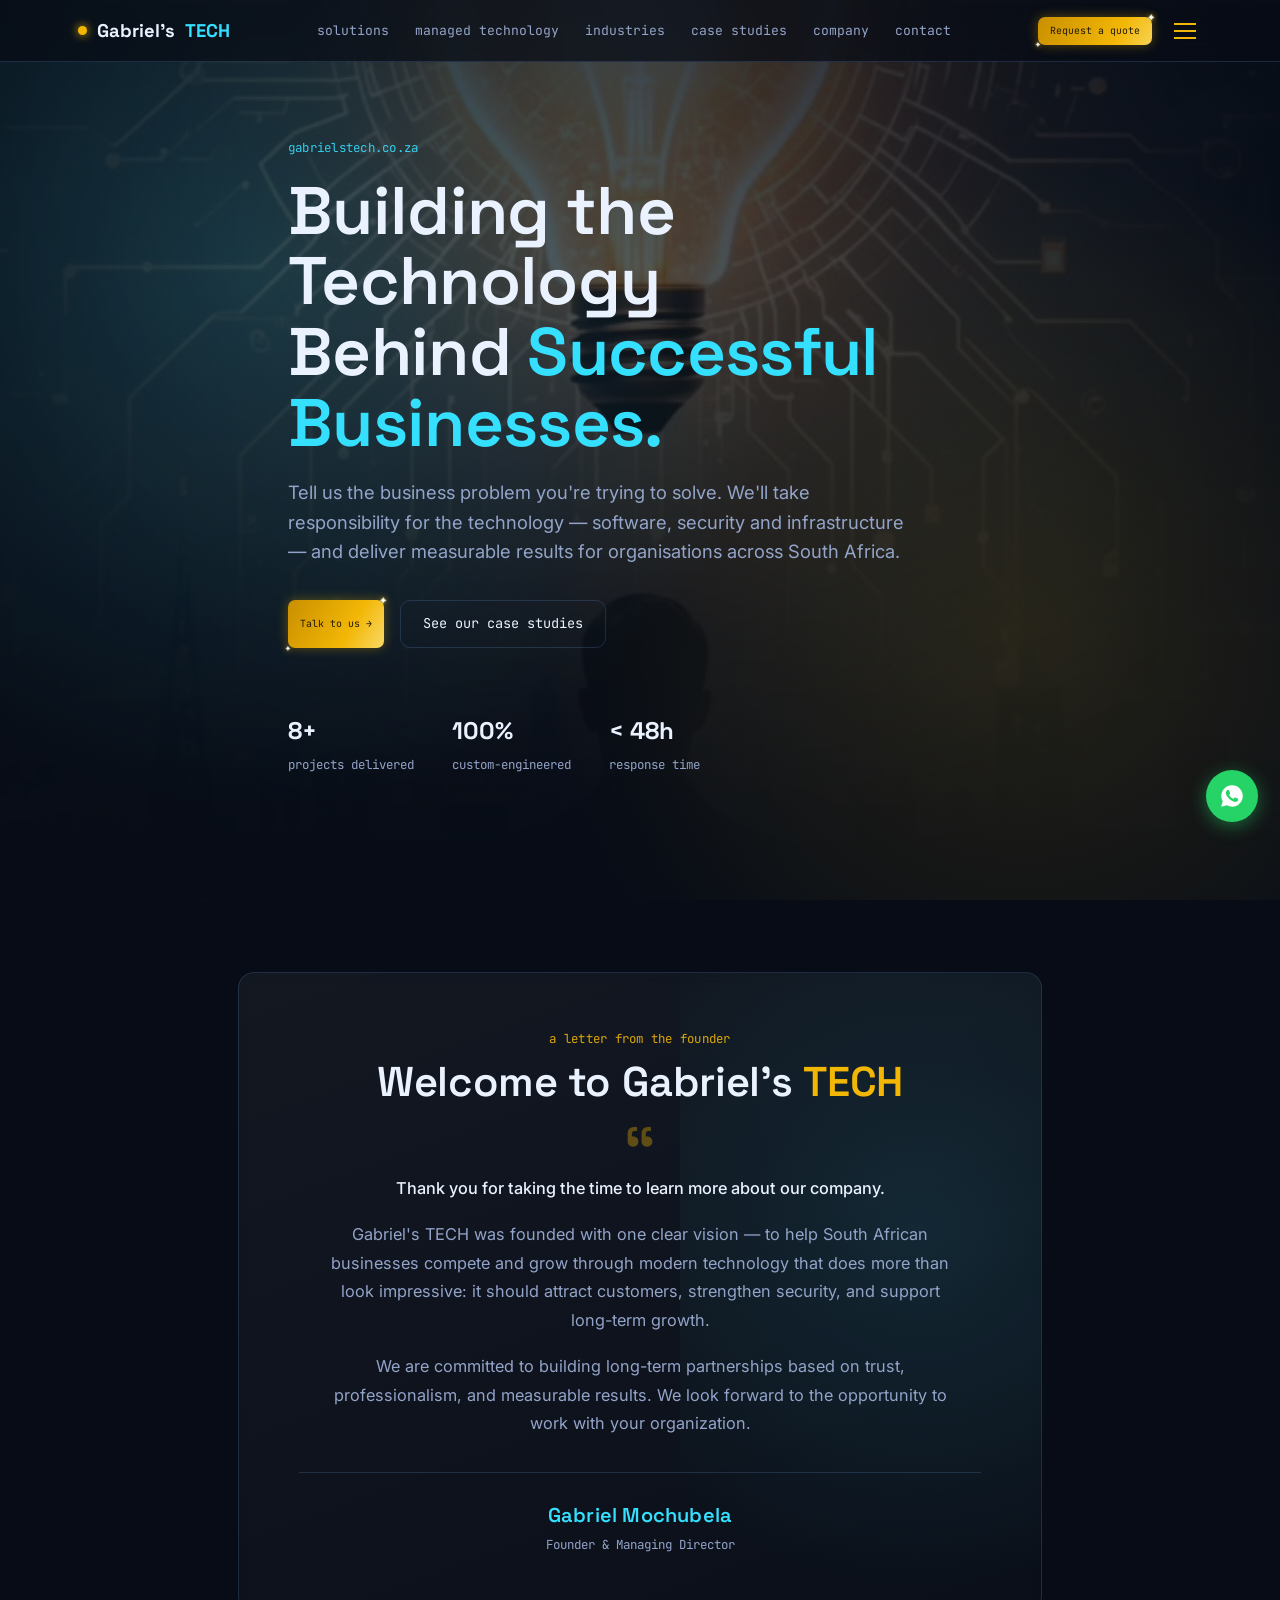
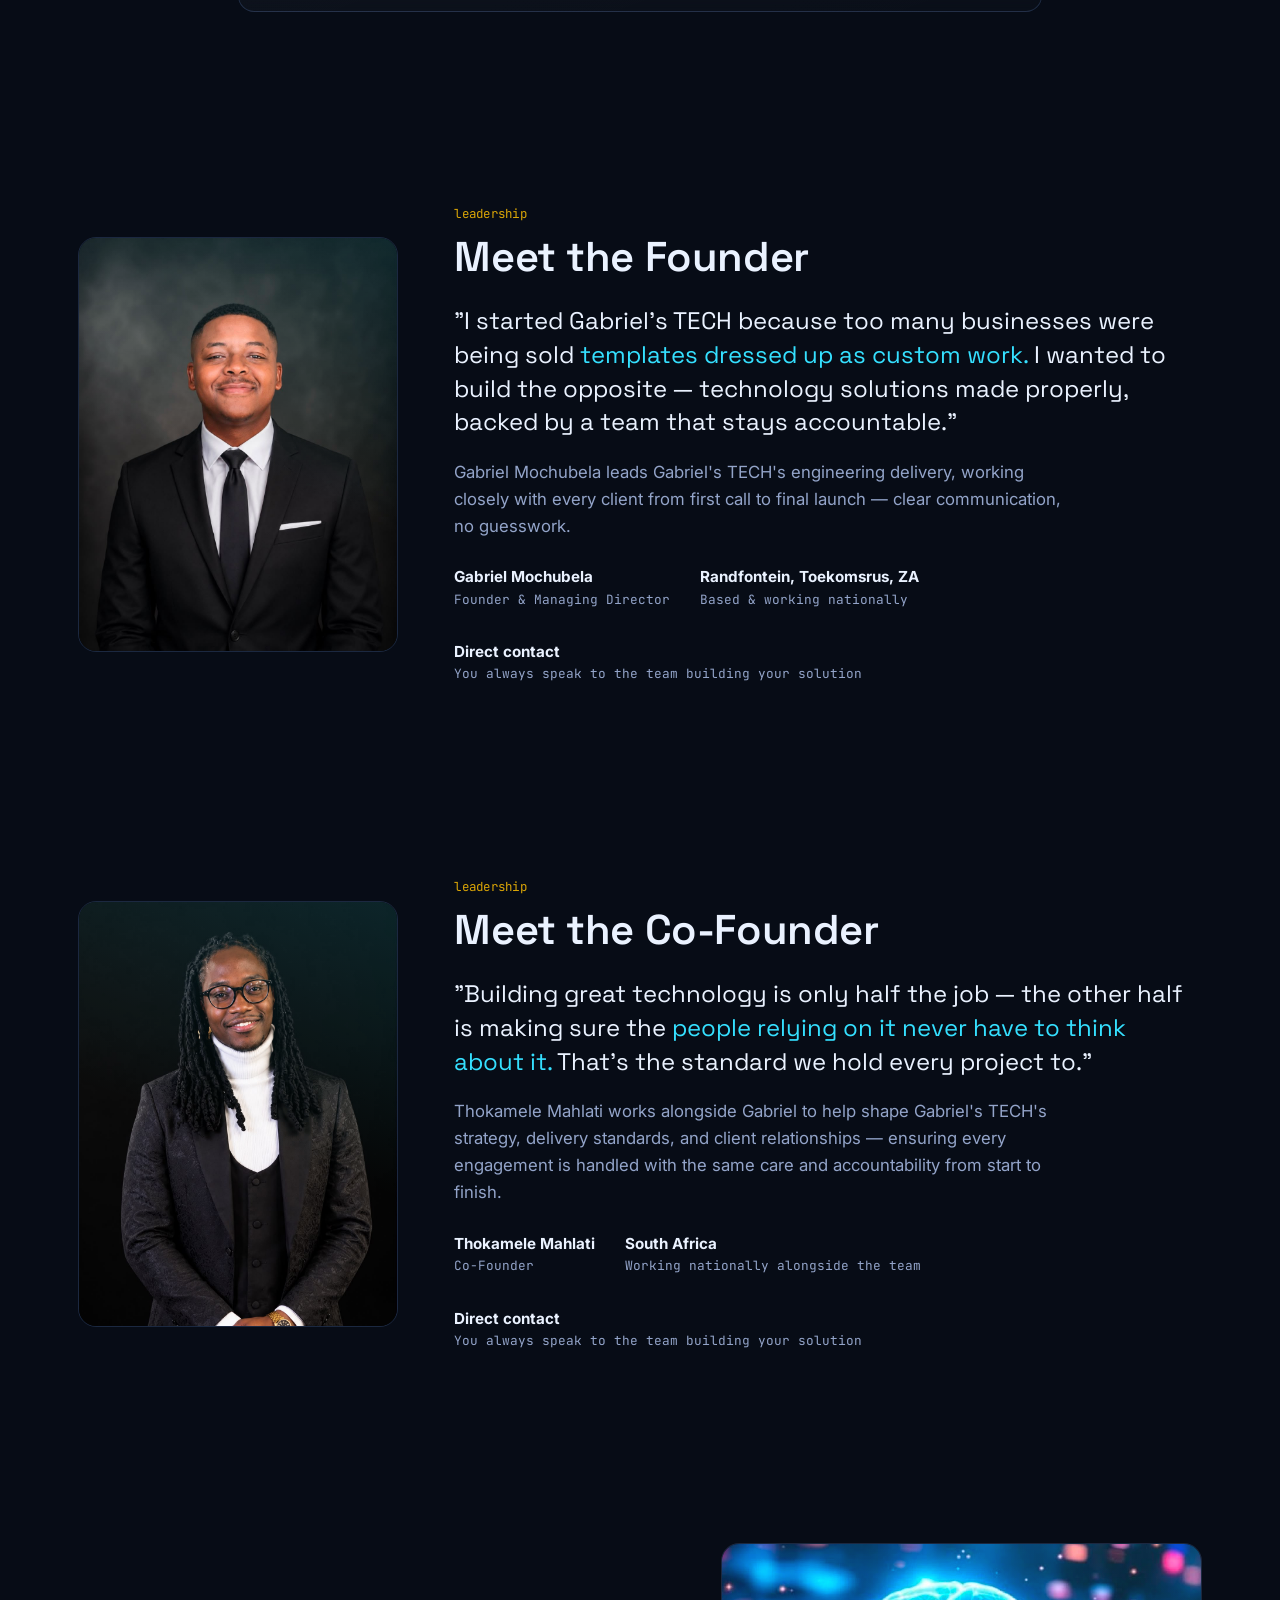
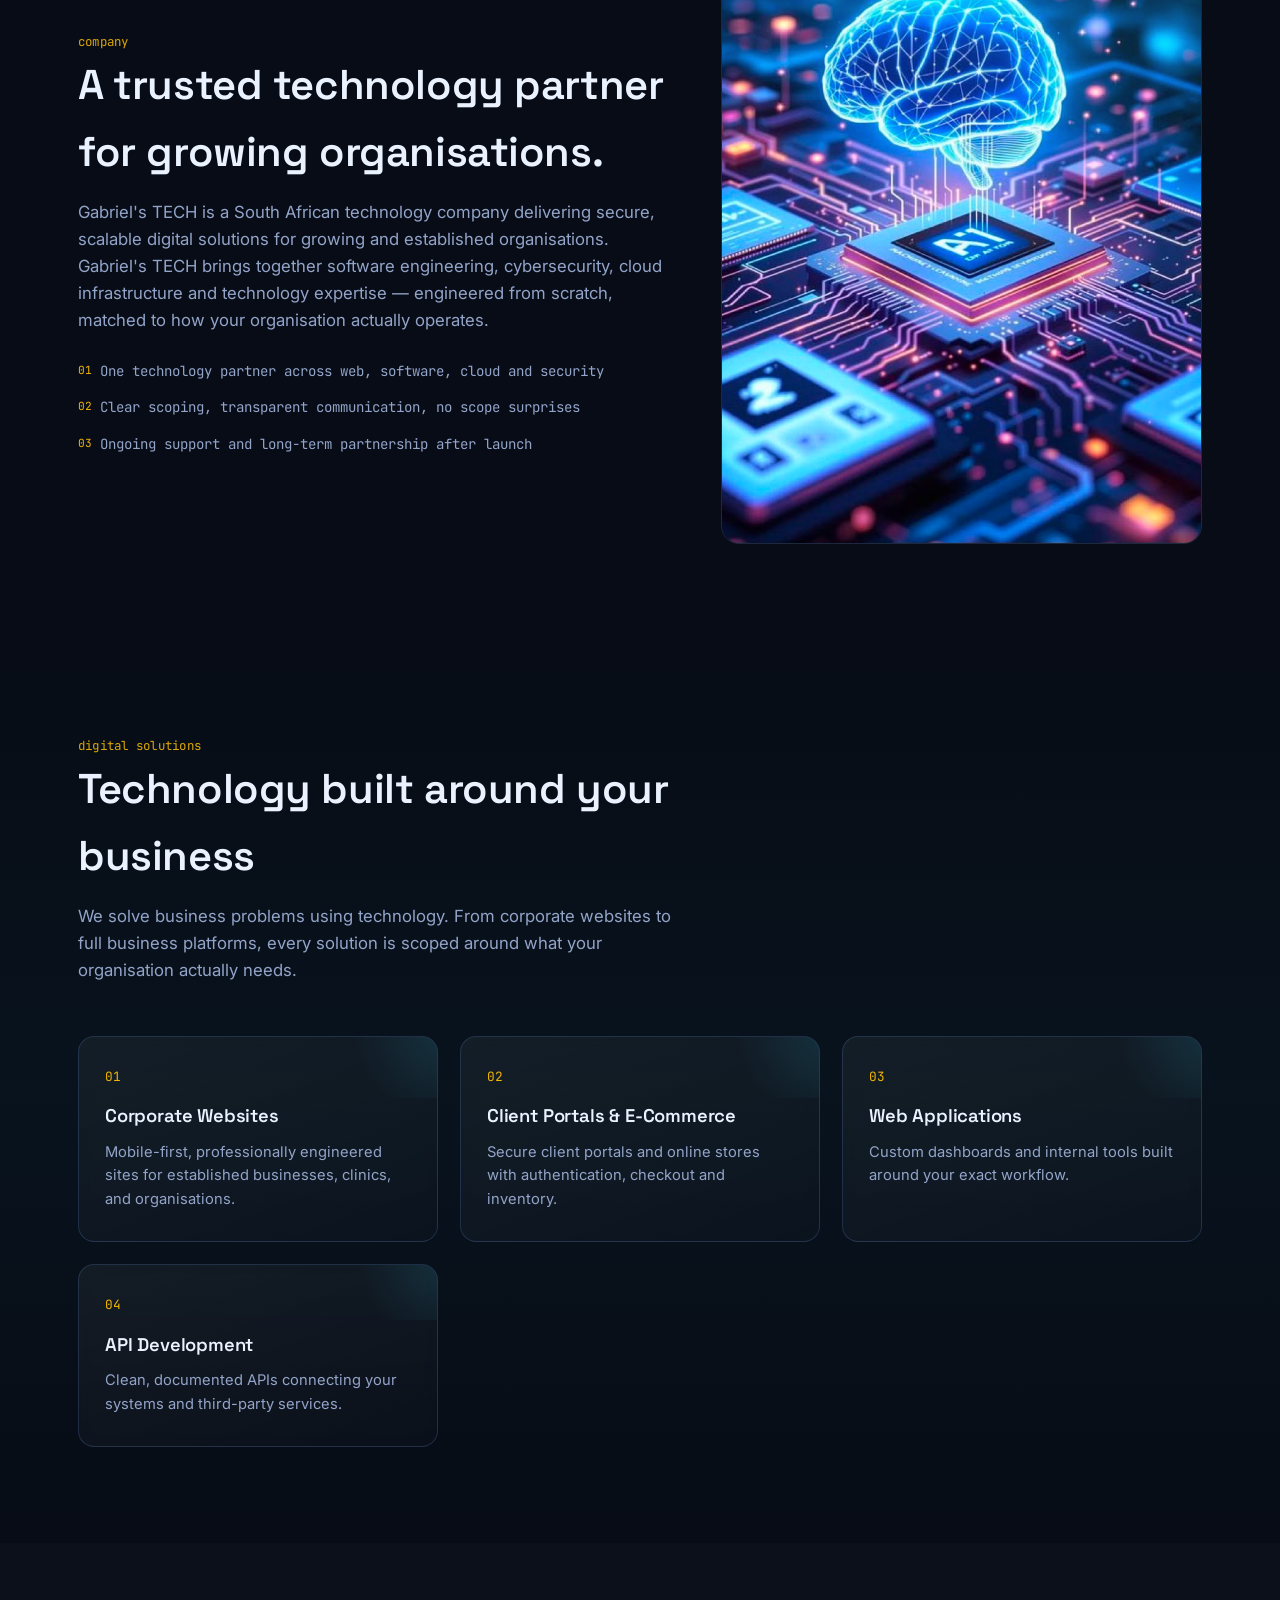
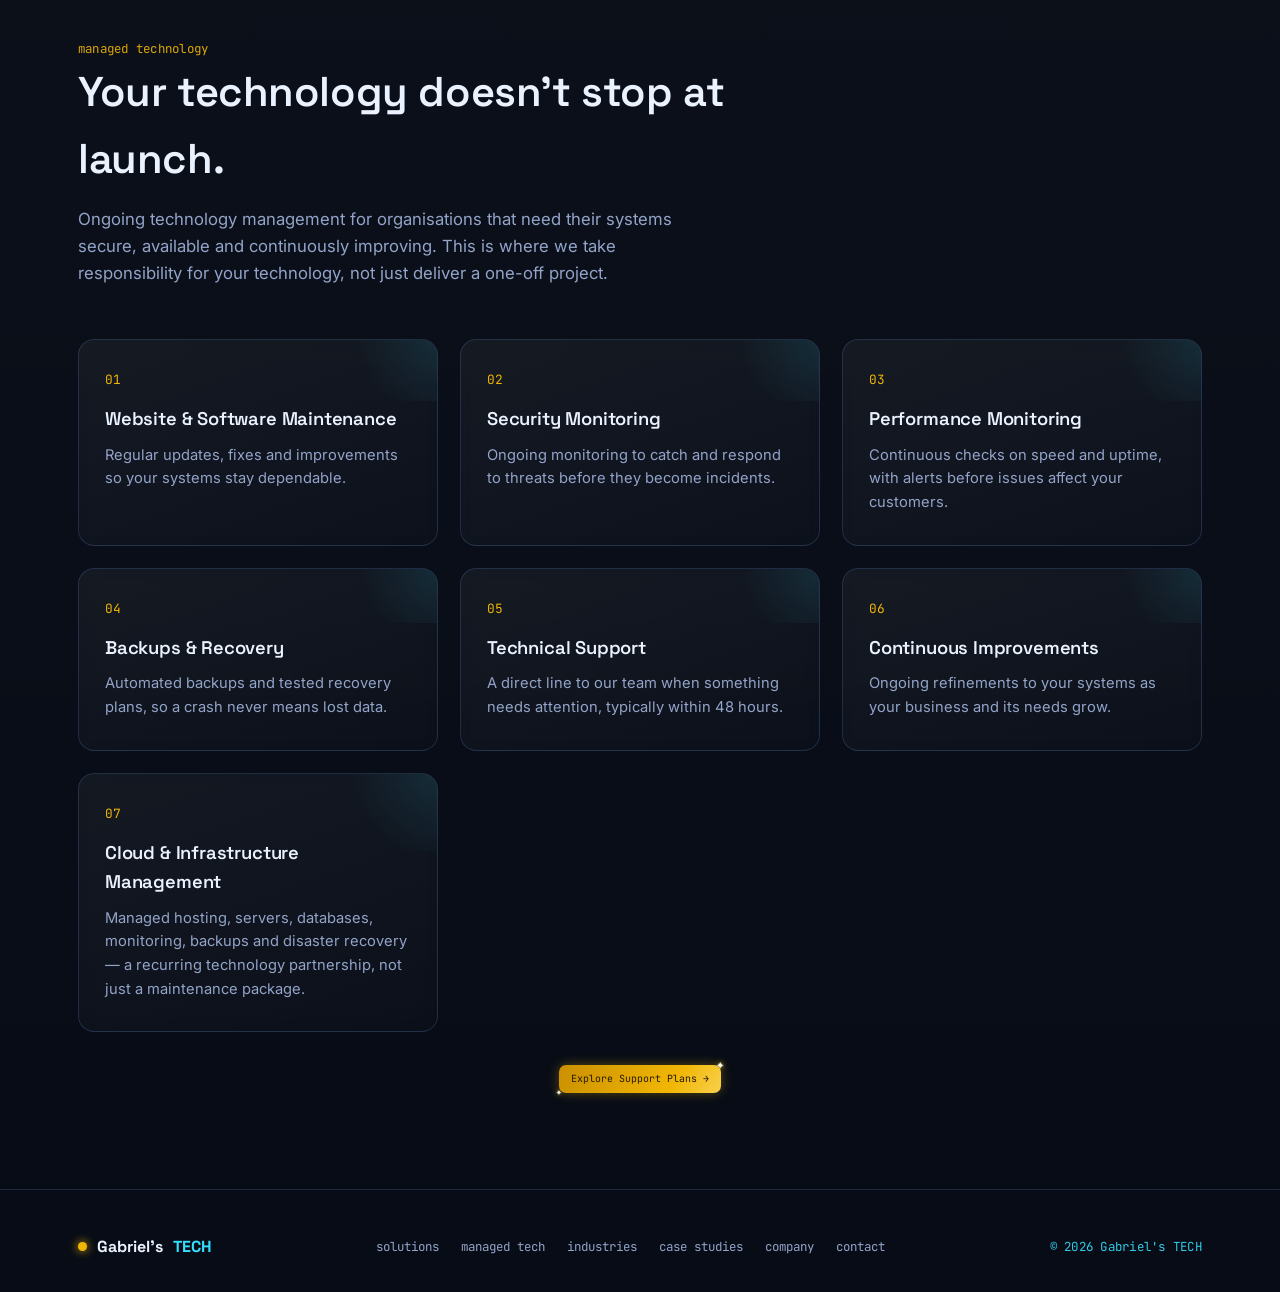
==== commit a1b117c8: "Updated home page design" ====
--- a/index.html
+++ b/index.html
@@ -3,7 +3,7 @@
 <head>
 <meta charset="UTF-8">
 <meta name="viewport" content="width=device-width, initial-scale=1.0">
-<title>Gabriel's TECH — Technology Consulting & Digital Solutions</title>
+<title>Gabriel&#39;s TECH — with Co-Founder section (Copy)</title>
 <style>
    @import url('https://fonts.googleapis.com/css2?family=Space+Grotesk:wght@400;500;600;700&family=Inter:wght@400;500;600&family=JetBrains+Mono:wght@400;500&display=swap');
   :root{
@@ -682,6 +682,42 @@
     </div>
   </div>
 </section>
+<section id="owner">
+  <div class="wrap owner-grid">
+    <div class="owner-photo">
+      <img src="[data-uri]" alt="Gabriel, founder of Gabriel's TECH">
+    </div>
+    <div>
+      <div class="tag tag-gold">leadership</div>
+      <h2>Meet the Founder</h2>
+      <p class="owner-quote">"I started Gabriel's TECH because too many businesses were being sold <span>templates dressed up as custom work.</span> I wanted to build the opposite — technology solutions made properly, backed by a team that stays accountable."</p>
+      <p class="lede">Gabriel Mochubela leads Gabriel's TECH's engineering delivery, working closely with every client from first call to final launch — clear communication, no guesswork.</p>
+      <div class="owner-meta">
+        <div><strong>Gabriel Mochubela</strong>Founder &amp; Managing Director</div>
+        <div><strong>Randfontein, Toekomsrus, ZA</strong>Based &amp; working nationally</div>
+        <div><strong>Direct contact</strong>You always speak to the team building your solution</div>
+      </div>
+    </div>
+  </div>
+</section>
+<section id="cofounder">
+  <div class="wrap owner-grid">
+    <div class="owner-photo">
+      <img src="[data-uri]" alt="Thokamele Mahlati, Co-Founder of Gabriel's TECH">
+    </div>
+    <div>
+      <div class="tag tag-gold">leadership</div>
+      <h2>Meet the Co-Founder</h2>
+      <p class="owner-quote">"Building great technology is only half the job — the other half is making sure the <span>people relying on it never have to think about it.</span> That's the standard we hold every project to."</p>
+      <p class="lede">Thokamele Mahlati works alongside Gabriel to help shape Gabriel's TECH's strategy, delivery standards, and client relationships — ensuring every engagement is handled with the same care and accountability from start to finish.</p>
+      <div class="owner-meta">
+        <div><strong>Thokamele Mahlati</strong>Co-Founder</div>
+        <div><strong>South Africa</strong>Working nationally alongside the team</div>
+        <div><strong>Direct contact</strong>You always speak to the team building your solution</div>
+      </div>
+    </div>
+  </div>
+</section>
 <section id="about">
   <div class="wrap about-grid">
     <div>
@@ -696,24 +732,6 @@
     </div>
     <div class="about-media">
       <img src="[data-uri]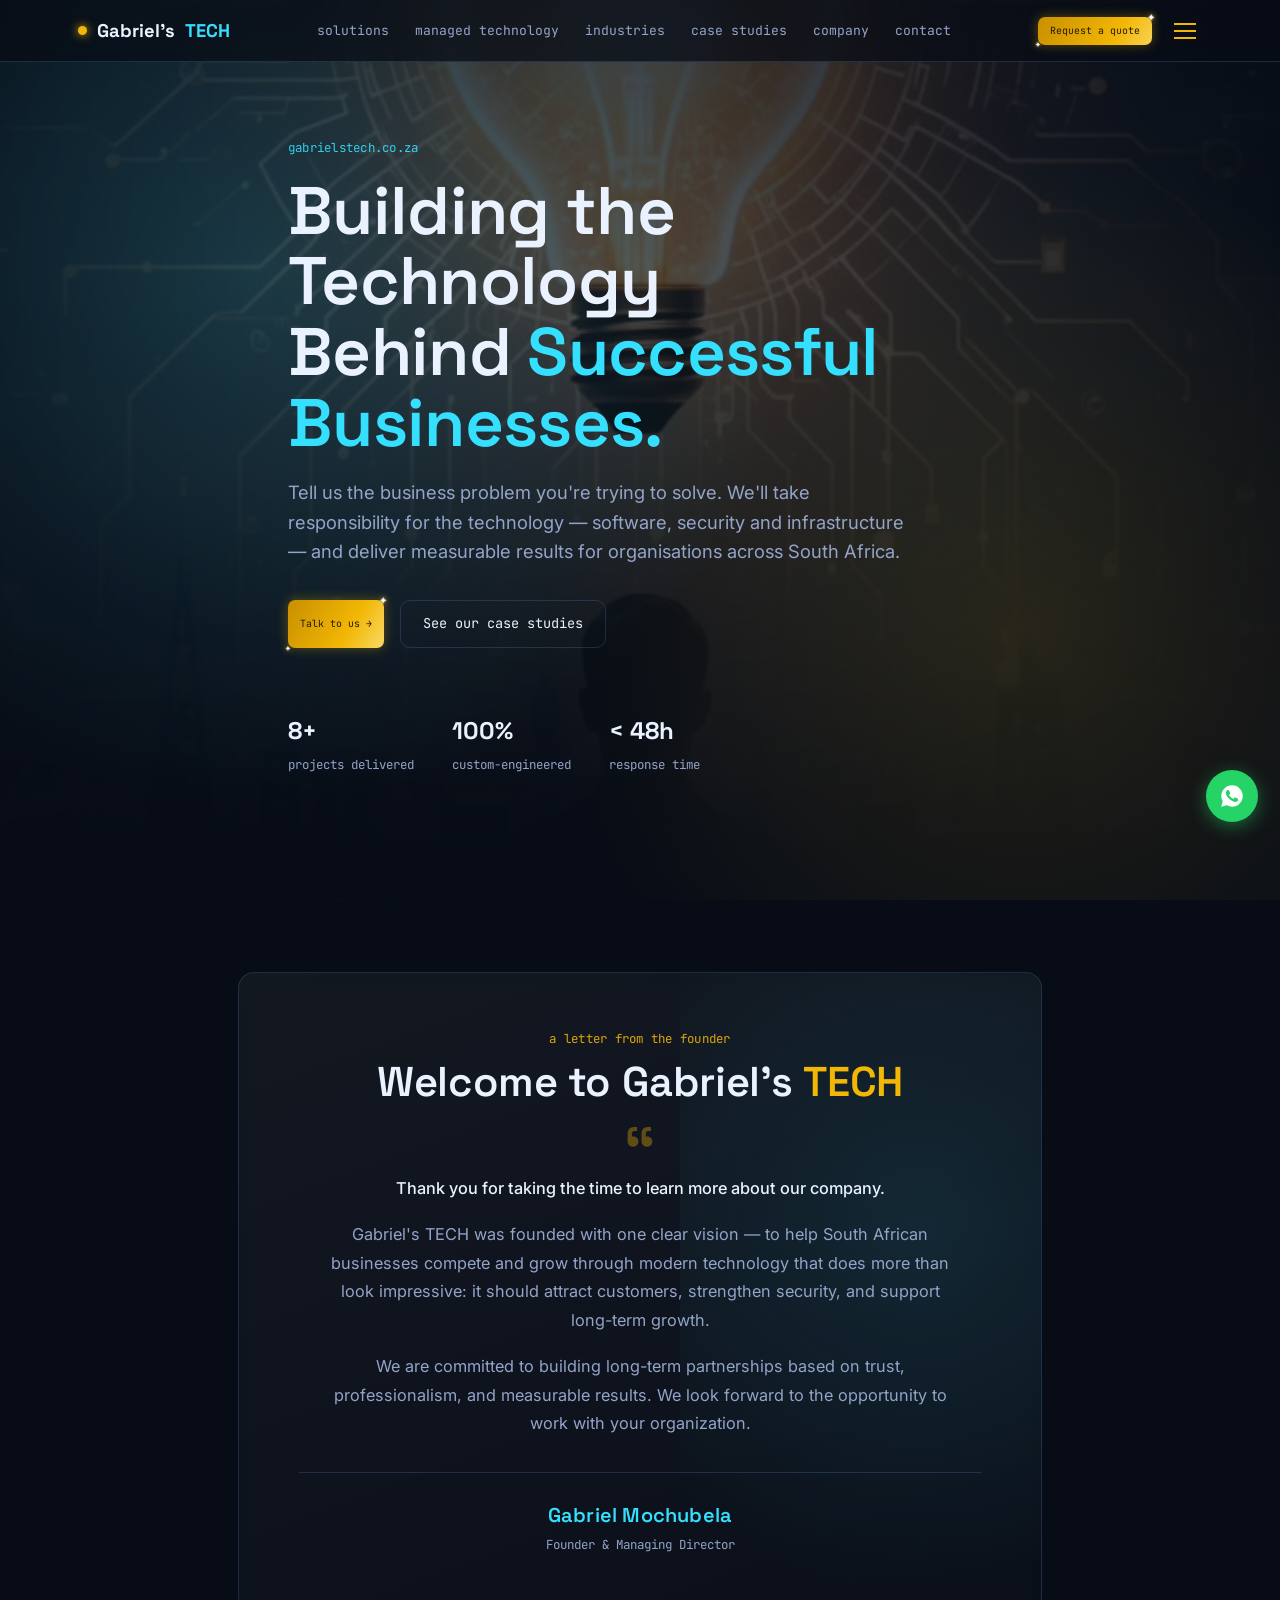
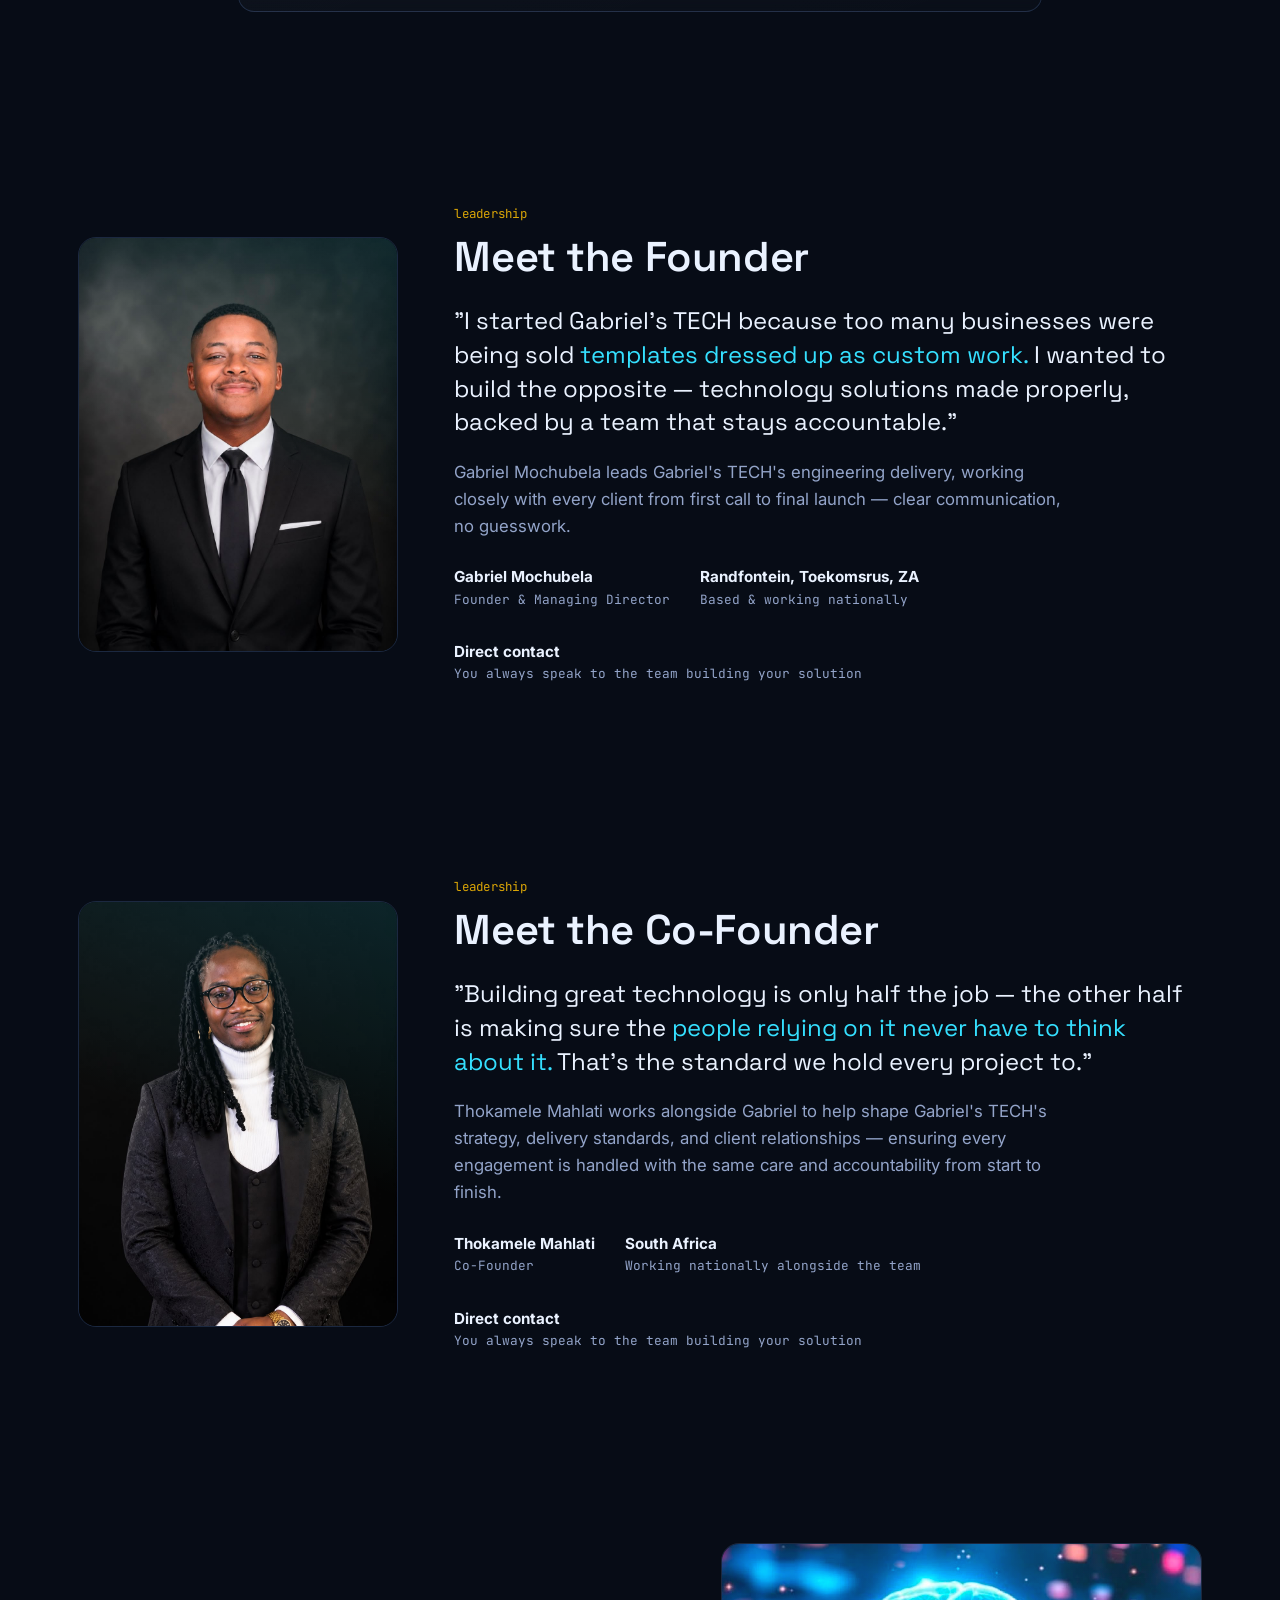
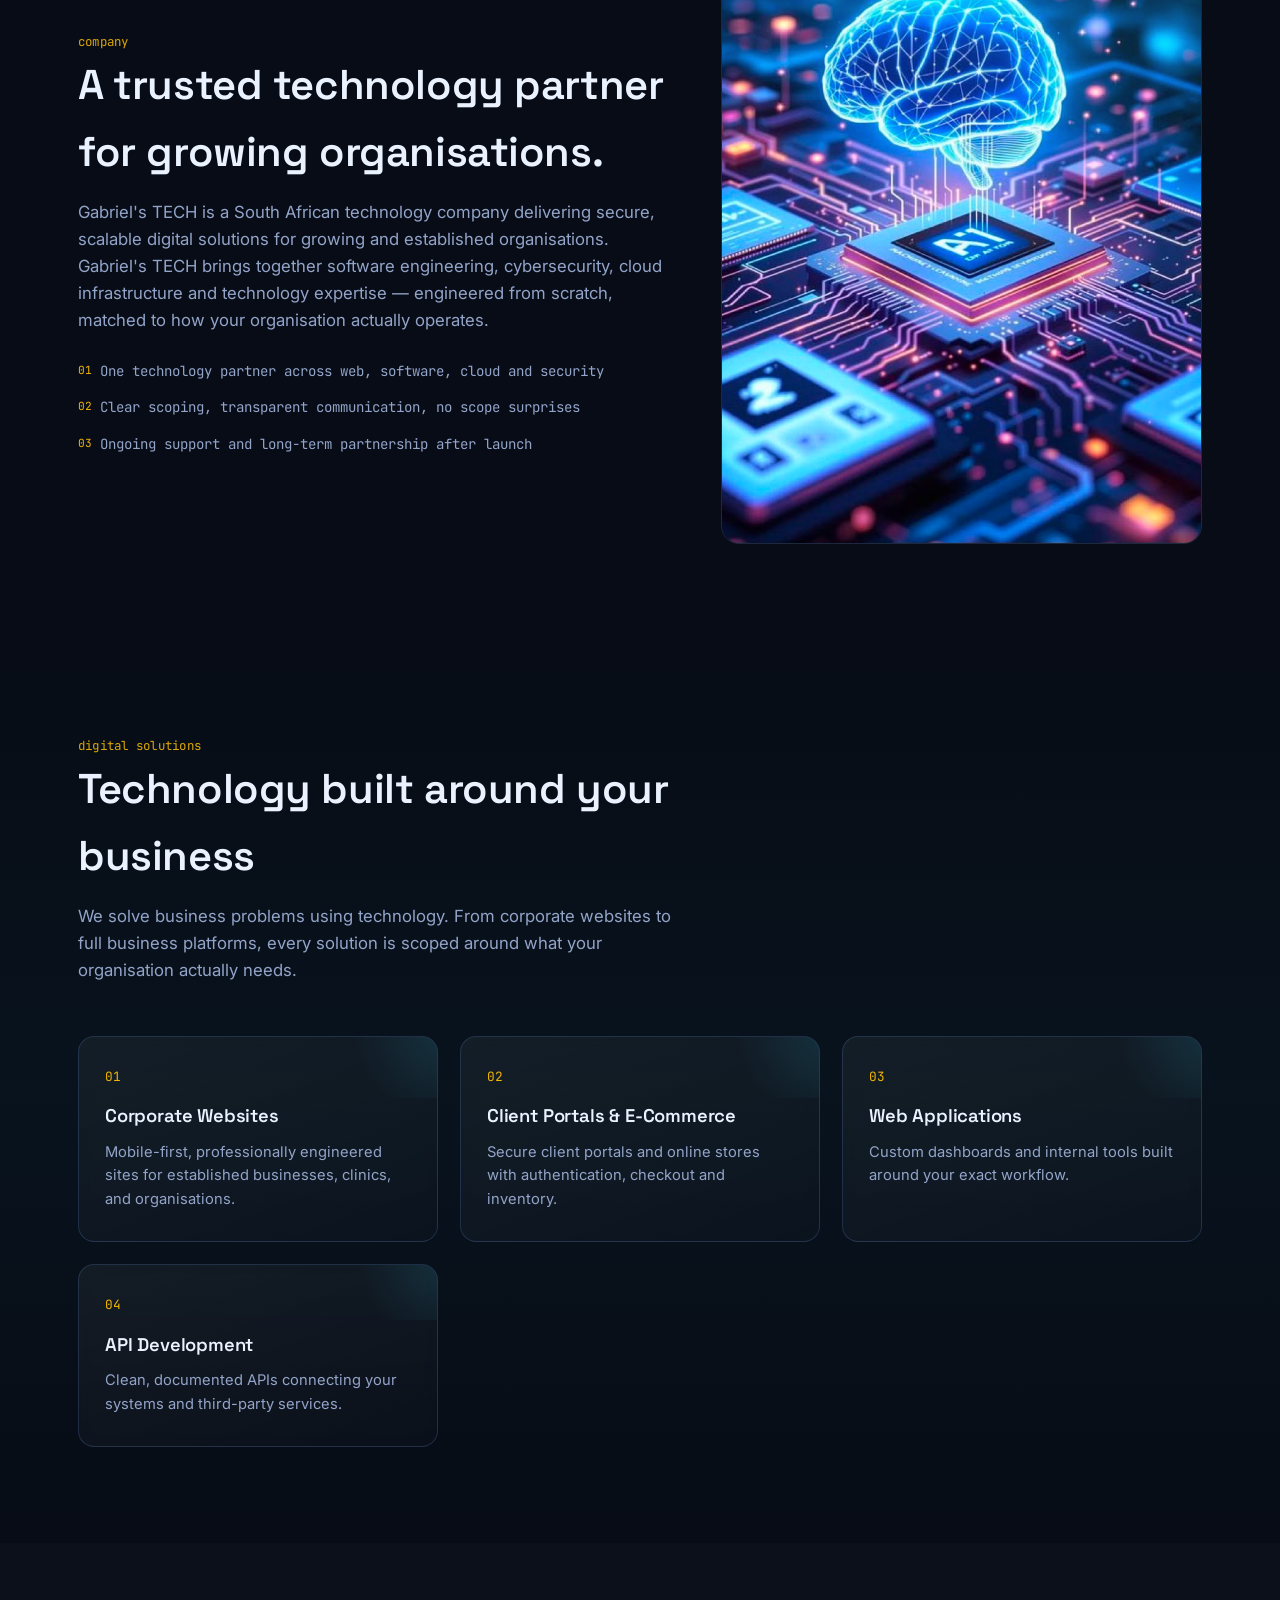
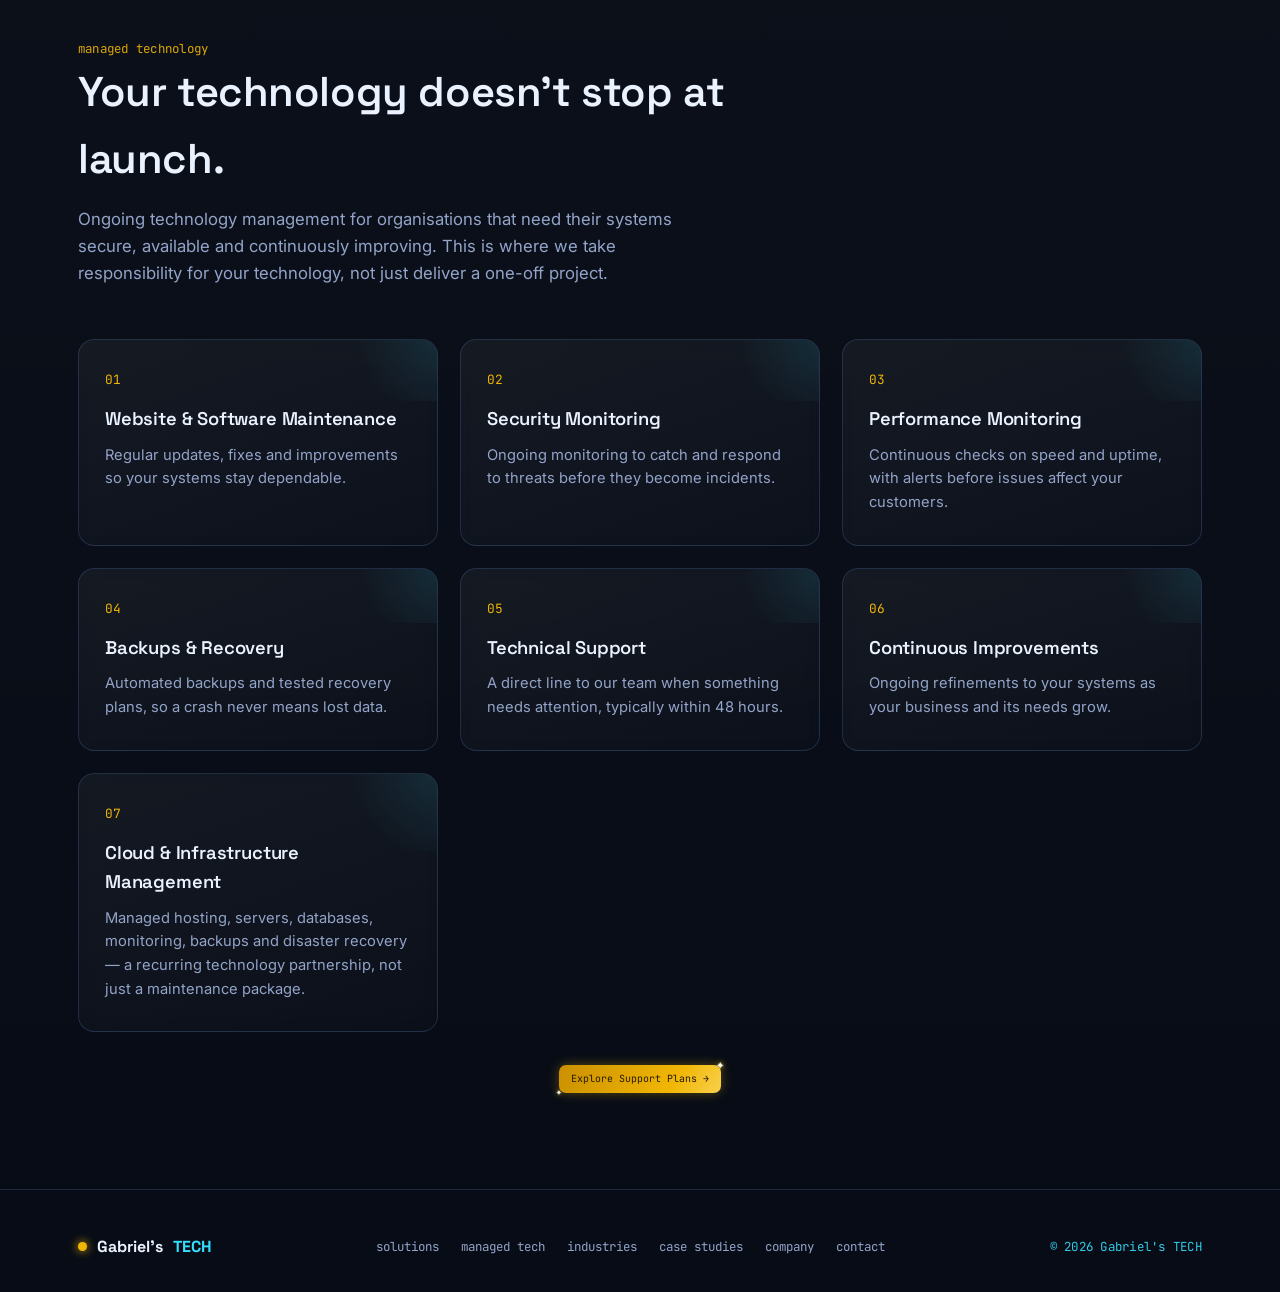
==== commit a3de1aee: "Updated home page design" ====
--- a/index.html
+++ b/index.html
@@ -3,7 +3,7 @@
 <head>
 <meta charset="UTF-8">
 <meta name="viewport" content="width=device-width, initial-scale=1.0">
-<title>Gabriel&#39;s TECH — with Co-Founder section (Copy)</title>
+<title>Gabriel&#39;s Technology Consulting & Digital Solutions</title>
 <style>
    @import url('https://fonts.googleapis.com/css2?family=Space+Grotesk:wght@400;500;600;700&family=Inter:wght@400;500;600&family=JetBrains+Mono:wght@400;500&display=swap');
   :root{
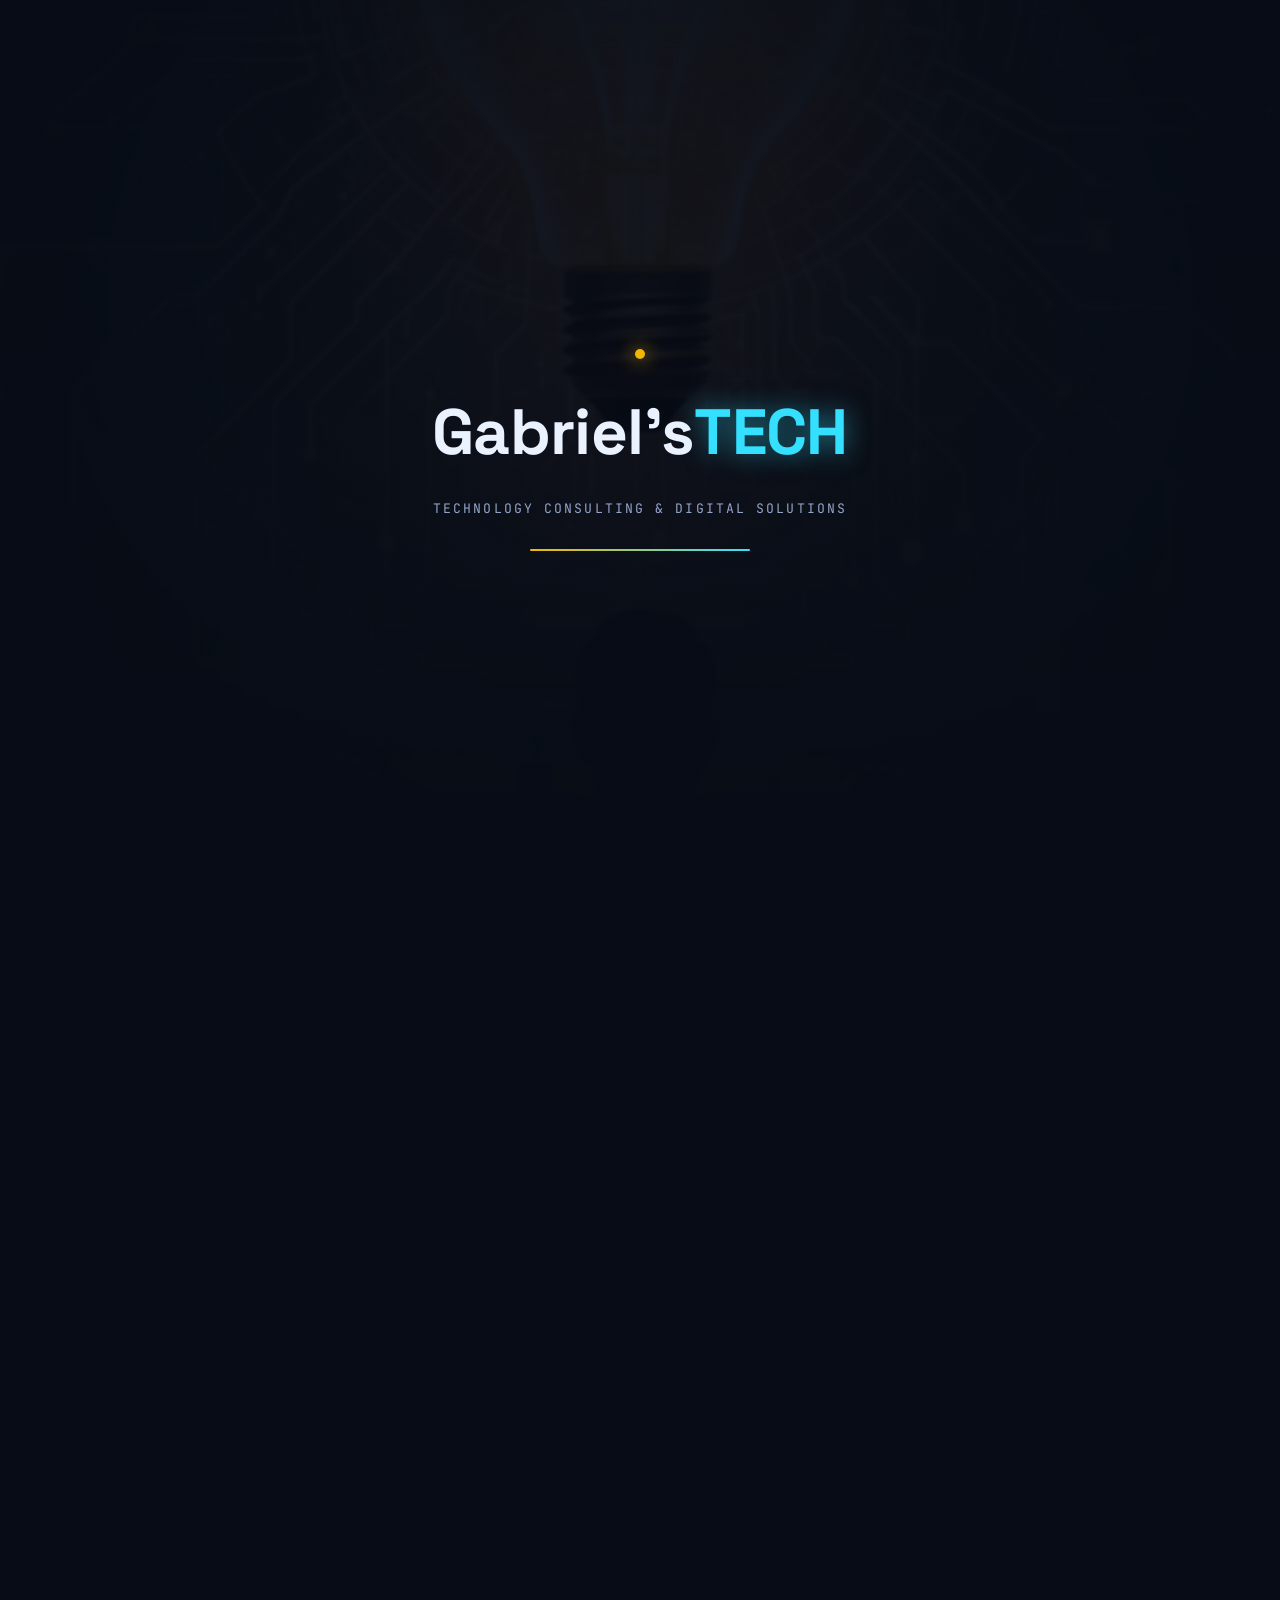
==== commit c202d95f: "Update" ====
--- a/index.html
+++ b/index.html
@@ -572,6 +572,48 @@
     10%{ opacity:0.8; }
     90%{ opacity:0.5; }
     100%{ transform:translateY(-620px) translateX(20px); opacity:0; }
+  }
+
+  /* ===== MOBILE FIXES: stop sideways movement ===== */
+  html{max-width:100%;}
+  @supports (overflow:clip){ html,body{overflow-x:clip;} }
+  img,svg,video,canvas,iframe{max-width:100%;}
+  /* closed slide-in menu must not count towards page width */
+  .mobile-menu{ visibility:hidden; transition:transform .35s ease, visibility 0s linear .35s; height:100vh; height:100dvh; }
+  .mobile-menu.open{ visibility:visible; transition:transform .35s ease, visibility 0s; }
+  /* grid children may shrink instead of pushing the page wider */
+  .about-grid>*, .owner-grid>*, .reach>*, .contact-inner>*, .svc-grid>*, .pf-grid>*, .price-grid>*{ min-width:0; }
+  .foot-links{ flex-wrap:wrap; }
+  .subpage-bar-inner{ flex-wrap:wrap; gap:6px 16px; }
+  .hero{ min-height:100vh; min-height:100svh; }
+  @media (max-width:880px){
+    .about-grid, .owner-grid, .reach, .contact-inner{ grid-template-columns:minmax(0,1fr); }
+    .price-grid{ grid-template-columns:minmax(0,1fr); }
+    .svc-grid, .pf-grid{ grid-template-columns:repeat(2,minmax(0,1fr)); }
+    .about-grid, .owner-grid, .contact-inner{ gap:32px; }
+    section{ padding:64px 0; }
+    .wrap{ padding:0 20px; }
+    nav{ padding:14px 20px; }
+    h1,h2,h3,p,li,a,.lede,.contact-info,.owner-quote,.sec-head{ overflow-wrap:anywhere; }
+    /* 16px stops iPhones zooming in (and sliding sideways) when a field is tapped */
+    form input, form select, form textarea{ width:100%; max-width:100%; min-width:0; font-size:16px; }
+    .reach-text{ padding:32px 22px; }
+    .reach-media{ min-height:240px; }
+    .reach-media::after{ background:linear-gradient(180deg, var(--panel) 0%, transparent 35%); }
+    .hero-stats{ gap:22px 28px; margin-top:44px; }
+    .owner-meta{ gap:18px 24px; }
+  }
+  @media (max-width:520px){
+    .svc-grid, .pf-grid{ grid-template-columns:minmax(0,1fr); }
+    .wrap{ padding:0 16px; }
+    nav{ padding:12px 16px; }
+    .letter-card{ padding:32px 20px; }
+    .contact-wrap{ padding:26px 16px; }
+    .price-card{ padding:28px 20px; }
+    .foot-links{ gap:10px 16px; }
+    .owner-quote{ font-size:1.25rem; }
+    #backToTop{ right:14px; bottom:14px; }
+    #waBubble{ right:14px; bottom:68px; }
   }
 </style>
 </head>
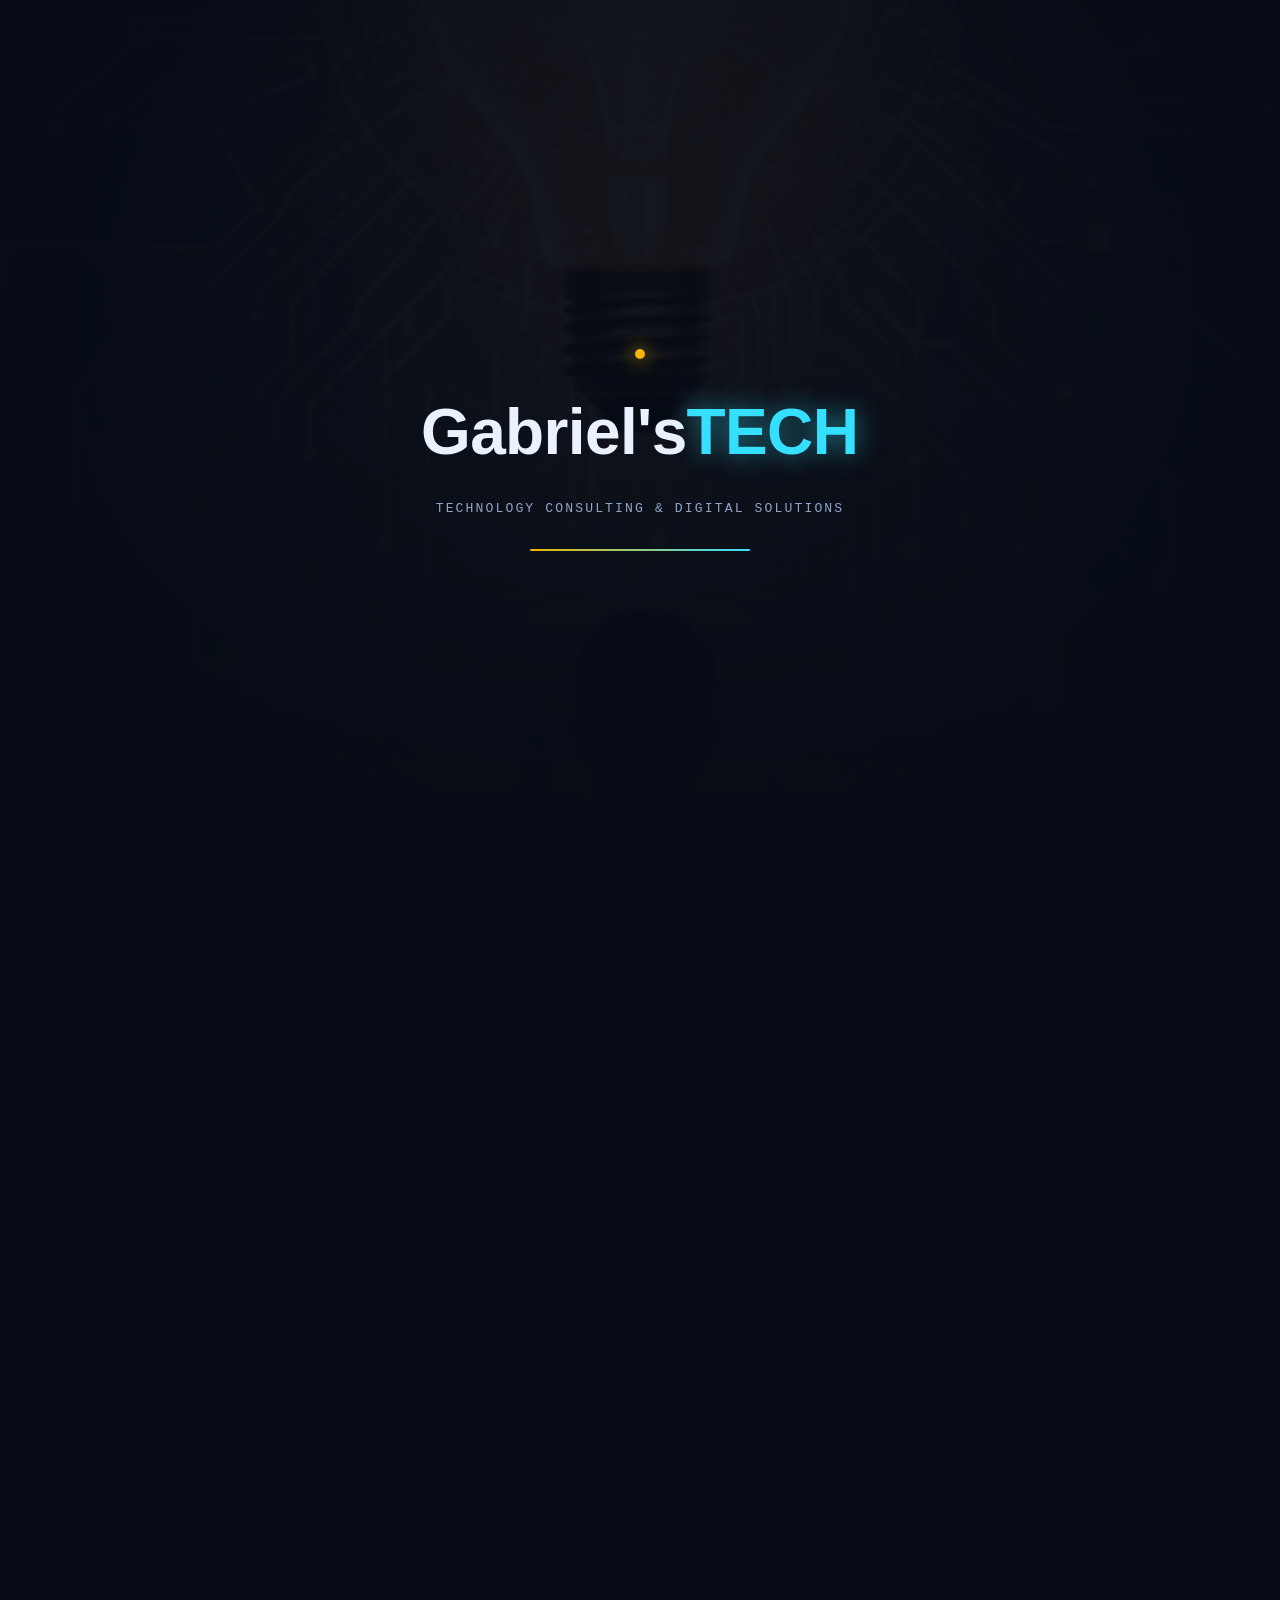
==== commit ead96b24: "Update index.html" ====
--- a/index.html
+++ b/index.html
@@ -3,6 +3,8 @@
 <head>
 <meta charset="UTF-8">
 <meta name="viewport" content="width=device-width, initial-scale=1.0">
+<meta http-equiv="Content-Security-Policy" content="default-src 'self'; script-src 'self' 'unsafe-inline'; style-src 'self' 'unsafe-inline' https://fonts.googleapis.com; font-src https://fonts.gstatic.com; img-src 'self' data:; connect-src 'self' https://api.web3forms.com; object-src 'none'; base-uri 'self'; form-action 'self' https://api.web3forms.com; frame-src 'none'">
+<meta name="referrer" content="strict-origin-when-cross-origin">
 <title>Gabriel&#39;s Technology Consulting & Digital Solutions</title>
 <style>
    @import url('https://fonts.googleapis.com/css2?family=Space+Grotesk:wght@400;500;600;700&family=Inter:wght@400;500;600&family=JetBrains+Mono:wght@400;500&display=swap');
@@ -448,6 +450,41 @@
   @media (prefers-reduced-motion: reduce){
     html{scroll-behavior:auto;}
     .hero-bg{transform:none !important;}
+  }
+
+  .team-grid{display:grid; grid-template-columns:repeat(auto-fit,minmax(280px,1fr)); gap:20px;}
+  .team-card{display:flex; gap:16px; align-items:center; padding:20px;}
+  .team-card img{width:88px; height:88px; border-radius:50%; object-fit:cover; flex:none;}
+  .team-card h3{margin-bottom:2px;} .team-card p:last-child{color:var(--muted); font-size:.9rem; margin-top:6px;}
+  /* CHAT ASSISTANT */
+  #chatBtn{position:fixed; left:22px; bottom:22px; z-index:95; display:flex; align-items:center; gap:8px; background:var(--gold); color:#06121a; border:0; border-radius:28px; padding:13px 18px; font:600 .9rem var(--font-body); cursor:pointer; box-shadow:0 6px 22px rgba(0,0,0,.45);}
+  #chatBtn svg{width:20px; height:20px; fill:currentColor;}
+  #chatPanel{position:fixed; left:22px; bottom:82px; z-index:96; width:min(370px, calc(100vw - 32px)); height:min(520px, calc(100vh - 110px)); display:none; flex-direction:column; background:var(--panel); border:1px solid var(--line); border-radius:14px; box-shadow:0 14px 40px rgba(0,0,0,.55); overflow:hidden;}
+  #chatPanel.open{display:flex;}
+  .ch-head{display:flex; justify-content:space-between; align-items:center; padding:12px 14px; background:var(--panel-2); border-bottom:1px solid var(--line);}
+  .ch-head strong{font-family:var(--font-display);} .ch-head small{display:block; color:var(--muted); font-size:.75rem;}
+  .ch-head button{background:none; border:0; color:var(--text); font-size:1.4rem; cursor:pointer; min-width:44px; min-height:44px;}
+  #chatLog{flex:1; overflow-y:auto; padding:14px; display:flex; flex-direction:column; gap:10px;}
+  .msg{max-width:86%; padding:10px 13px; border-radius:12px; font-size:.9rem; line-height:1.5;}
+  .msg.bot{background:var(--panel-2); border:1px solid var(--line); align-self:flex-start;}
+  .msg.me{background:var(--cyan); color:#06121a; align-self:flex-end;}
+  .chips{display:flex; flex-wrap:wrap; gap:6px; padding:0 14px 10px;}
+  .chips button,.msg a.lnk{background:transparent; color:var(--cyan); border:1px solid var(--cyan); border-radius:16px; padding:7px 12px; font:500 .8rem var(--font-body); cursor:pointer; min-height:34px;}
+  .msg a.lnk{display:inline-block; margin:8px 6px 0 0;}
+  #chatForm{display:flex; gap:8px; padding:10px 14px; border-top:1px solid var(--line);}
+  #chatForm input{flex:1; min-width:0; background:var(--bg); color:var(--text); border:1px solid var(--line); border-radius:8px; padding:10px;}
+  #chatForm button{background:var(--gold); color:#06121a; border:0; border-radius:8px; padding:0 16px; font-weight:600; cursor:pointer;}
+  @media (max-width:520px){ #chatBtn{left:14px; bottom:14px;} #chatPanel{left:16px; bottom:70px;} }
+
+  /* A11Y (ui-ux-pro-max pass) */
+  .skip-link{position:absolute; left:12px; top:-60px; z-index:1000; background:var(--gold); color:#06121a; padding:10px 16px; border-radius:6px; font-weight:600; transition:top .2s;}
+  .skip-link:focus{top:12px;}
+  a:focus-visible, button:focus-visible, input:focus-visible, select:focus-visible, textarea:focus-visible, summary:focus-visible, [tabindex]:focus-visible{outline:3px solid var(--cyan); outline-offset:3px; border-radius:4px;}
+  main:focus{outline:none;}
+  #backToTop svg{width:20px; height:20px; fill:currentColor; display:block; margin:auto;}
+  @media (prefers-reduced-motion: reduce){
+    *,*::before,*::after{animation-duration:.01ms !important; animation-iteration-count:1 !important; transition-duration:.01ms !important; scroll-behavior:auto !important;}
+    #intro{display:none !important;}
   }
 
   /* INTRO / LOADER */
@@ -618,6 +655,7 @@
 </style>
 </head>
 <body class="intro-lock">
+<a class="skip-link" href="#main">Skip to main content</a>
 
 <div id="intro">
   <div id="intro-bg"><span id="introBgImg"></span></div>
@@ -633,14 +671,7 @@
 <header>
   <nav>
     <div class="brand"><span class="dot"></span>Gabriel's<span style="color:var(--cyan)">TECH</span></div>
-    <div class="navlinks">
-      <a href="#services">solutions</a>
-      <a href="#managed-tech">managed technology</a>
-      <a href="#industries">industries</a>
-      <a href="#portfolio">case studies</a>
-      <a href="#about">company</a>
-      <a href="#contact">contact</a>
-    </div>
+    <div class="navlinks"><a href="#home">home</a><a href="#services">services</a><a href="#portfolio">our work</a><a href="#pricing">pricing</a><a href="#contact">contact</a></div>
     <div class="navcta">
       <a href="#contact" class="glow-btn glow-btn-gold">Request a quote</a>
       <button class="burger" id="menuToggle" aria-label="Open menu" aria-expanded="false">
@@ -659,31 +690,16 @@
 
 <div class="menu-overlay" id="menuOverlay"></div>
 <nav class="mobile-menu" id="mobileMenu" aria-label="Full site menu">
-  <div class="mm-bar"></div>
-  <a href="#services">solutions</a>
-  <a href="#managed-tech">managed technology</a>
-  <a href="#services">digital solutions</a>
-  <a href="#cybersecurity">cybersecurity</a>
-  <a href="#digital-transformation">digital transformation</a>
-  <a href="#ai-solutions">ai &amp; automation</a>
-  <a href="#software-development">software &amp; applications</a>
-  <a href="#cloud-computing">cloud &amp; infrastructure</a>
-  <a href="#industries">industries</a>
-  <a href="#tech">technologies</a>
-  <a href="#why-us">why gabriel's tech</a>
-  <a href="#portfolio">case studies</a>
-  <a href="#pricing">pricing</a>
-  <a href="#about">company</a>
-  <a href="#contact">contact</a>
-  <a href="#contact" class="glow-btn glow-btn-gold">Request a quote</a>
+  <div class="mm-bar"></div><a href="#home">home</a><a href="#services">services</a><a href="#portfolio">our work</a><a href="#pricing">pricing</a><a href="#contact">contact</a><a href="#contact" class="glow-btn glow-btn-gold">Request a quote</a>
 </nav>
 
 <div id="scrollProgress"></div>
-<button id="backToTop" aria-label="Back to top">↑</button>
+<button id="backToTop" aria-label="Back to top"><svg viewBox="0 0 24 24" aria-hidden="true"><path d="M12 5l8 8-1.4 1.4L13 8.8V20h-2V8.8l-5.6 5.6L4 13z"/></svg></button>
 <a id="waBubble" href="https://wa.me/27686942018" target="_blank" rel="noopener" aria-label="Chat on WhatsApp">
   <svg width="26" height="26" viewBox="0 0 24 24" fill="#fff"><path d="M12.04 2C6.58 2 2.13 6.45 2.13 11.91c0 1.75.46 3.45 1.32 4.95L2 22l5.29-1.39a9.9 9.9 0 0 0 4.75 1.21h.01c5.46 0 9.91-4.45 9.91-9.91C21.96 6.45 17.5 2 12.04 2zm5.8 14.03c-.24.68-1.4 1.3-1.94 1.38-.5.08-1.12.11-1.8-.11-.42-.13-.96-.31-1.65-.61-2.91-1.26-4.8-4.18-4.95-4.38-.15-.2-1.18-1.57-1.18-3 0-1.42.75-2.12 1.02-2.41.27-.29.58-.36.78-.36.19 0 .39 0 .56.01.18.01.42-.07.65.5.24.58.82 2 .89 2.15.07.15.12.32.02.52-.09.2-.14.32-.28.49-.14.17-.29.38-.42.51-.14.14-.28.29-.12.57.16.28.71 1.17 1.52 1.9 1.05.94 1.93 1.23 2.21 1.37.28.14.44.12.6-.07.16-.19.68-.79.86-1.06.18-.27.36-.22.6-.13.24.09 1.53.72 1.79.85.26.13.43.19.5.3.07.11.07.62-.17 1.3z"/></svg>
 </a>
 
+<main id="main" tabindex="-1">
 <section class="hero" id="home">
   <div class="hero-bg" id="heroBg"></div>
   <div class="hero-glow-layer"></div>
@@ -692,7 +708,7 @@
   <div class="wrap hero-content">
     <div class="tag">gabrielstech.co.za</div>
     <h1>Building the Technology<br>Behind <span>Successful Businesses.</span></h1>
-    <p class="lede">Tell us the business problem you're trying to solve. We'll take responsibility for the technology — software, security and infrastructure — and deliver measurable results for organisations across South Africa.</p>
+    <p class="lede">We take responsibility for your software, security and infrastructure, and deliver measurable results across South Africa.</p>
     <div class="hero-ctas">
       <a href="#contact" class="glow-btn glow-btn-gold">Talk to us →</a>
       <a href="#portfolio" class="ghost-btn">See our case studies</a>
@@ -704,68 +720,15 @@
     </div>
   </div>
 </section>
-<section id="founder-letter" class="letter-section">
-  <div class="wrap letter-wrap">
-    <div class="glass letter-card">
-      <div class="letter-head">
-        <div class="tag tag-gold">a letter from the founder</div>
-        <h2>Welcome to Gabriel's&nbsp;<span class="tech">TECH</span></h2>
-      </div>
-      <div class="letter-mark">&ldquo;</div>
-      <div class="letter-body">
-        <p>Thank you for taking the time to learn more about our company.</p>
-        <p>Gabriel's TECH was founded with one clear vision &mdash; to help South African businesses compete and grow through modern technology that does more than look impressive: it should attract customers, strengthen security, and support long-term growth.</p>
-        <p>We are committed to building long-term partnerships based on trust, professionalism, and measurable results. We look forward to the opportunity to work with your organization.</p>
-      </div>
-      <div class="letter-sign">
-        <div class="sign-name">Gabriel Mochubela</div>
-        <div class="sign-title">Founder &amp; Managing Director</div>
-      </div>
-    </div>
-  </div>
-</section>
-<section id="owner">
-  <div class="wrap owner-grid">
-    <div class="owner-photo">
-      <img src="[data-uri]" alt="Gabriel, founder of Gabriel's TECH">
-    </div>
-    <div>
-      <div class="tag tag-gold">leadership</div>
-      <h2>Meet the Founder</h2>
-      <p class="owner-quote">"I started Gabriel's TECH because too many businesses were being sold <span>templates dressed up as custom work.</span> I wanted to build the opposite — technology solutions made properly, backed by a team that stays accountable."</p>
-      <p class="lede">Gabriel Mochubela leads Gabriel's TECH's engineering delivery, working closely with every client from first call to final launch — clear communication, no guesswork.</p>
-      <div class="owner-meta">
-        <div><strong>Gabriel Mochubela</strong>Founder &amp; Managing Director</div>
-        <div><strong>Randfontein, Toekomsrus, ZA</strong>Based &amp; working nationally</div>
-        <div><strong>Direct contact</strong>You always speak to the team building your solution</div>
-      </div>
-    </div>
-  </div>
-</section>
-<section id="cofounder">
-  <div class="wrap owner-grid">
-    <div class="owner-photo">
-      <img src="[data-uri]